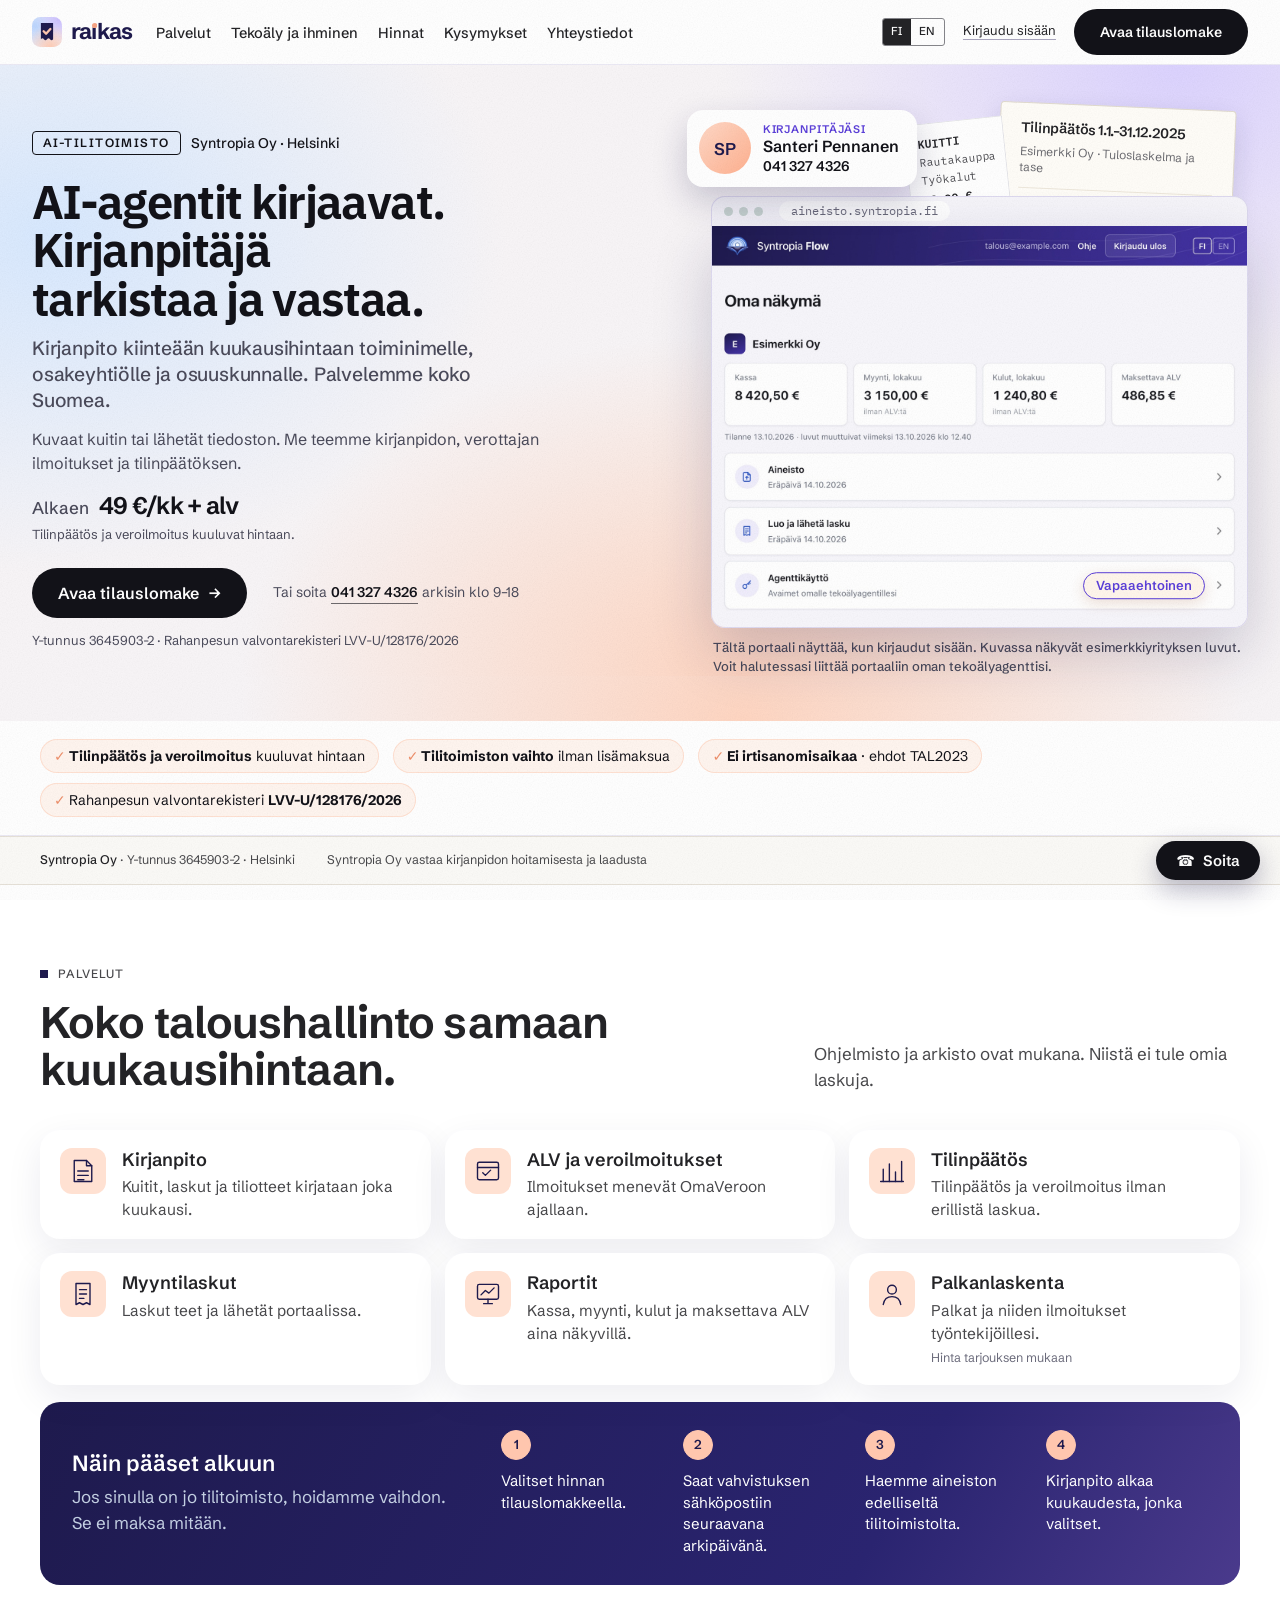
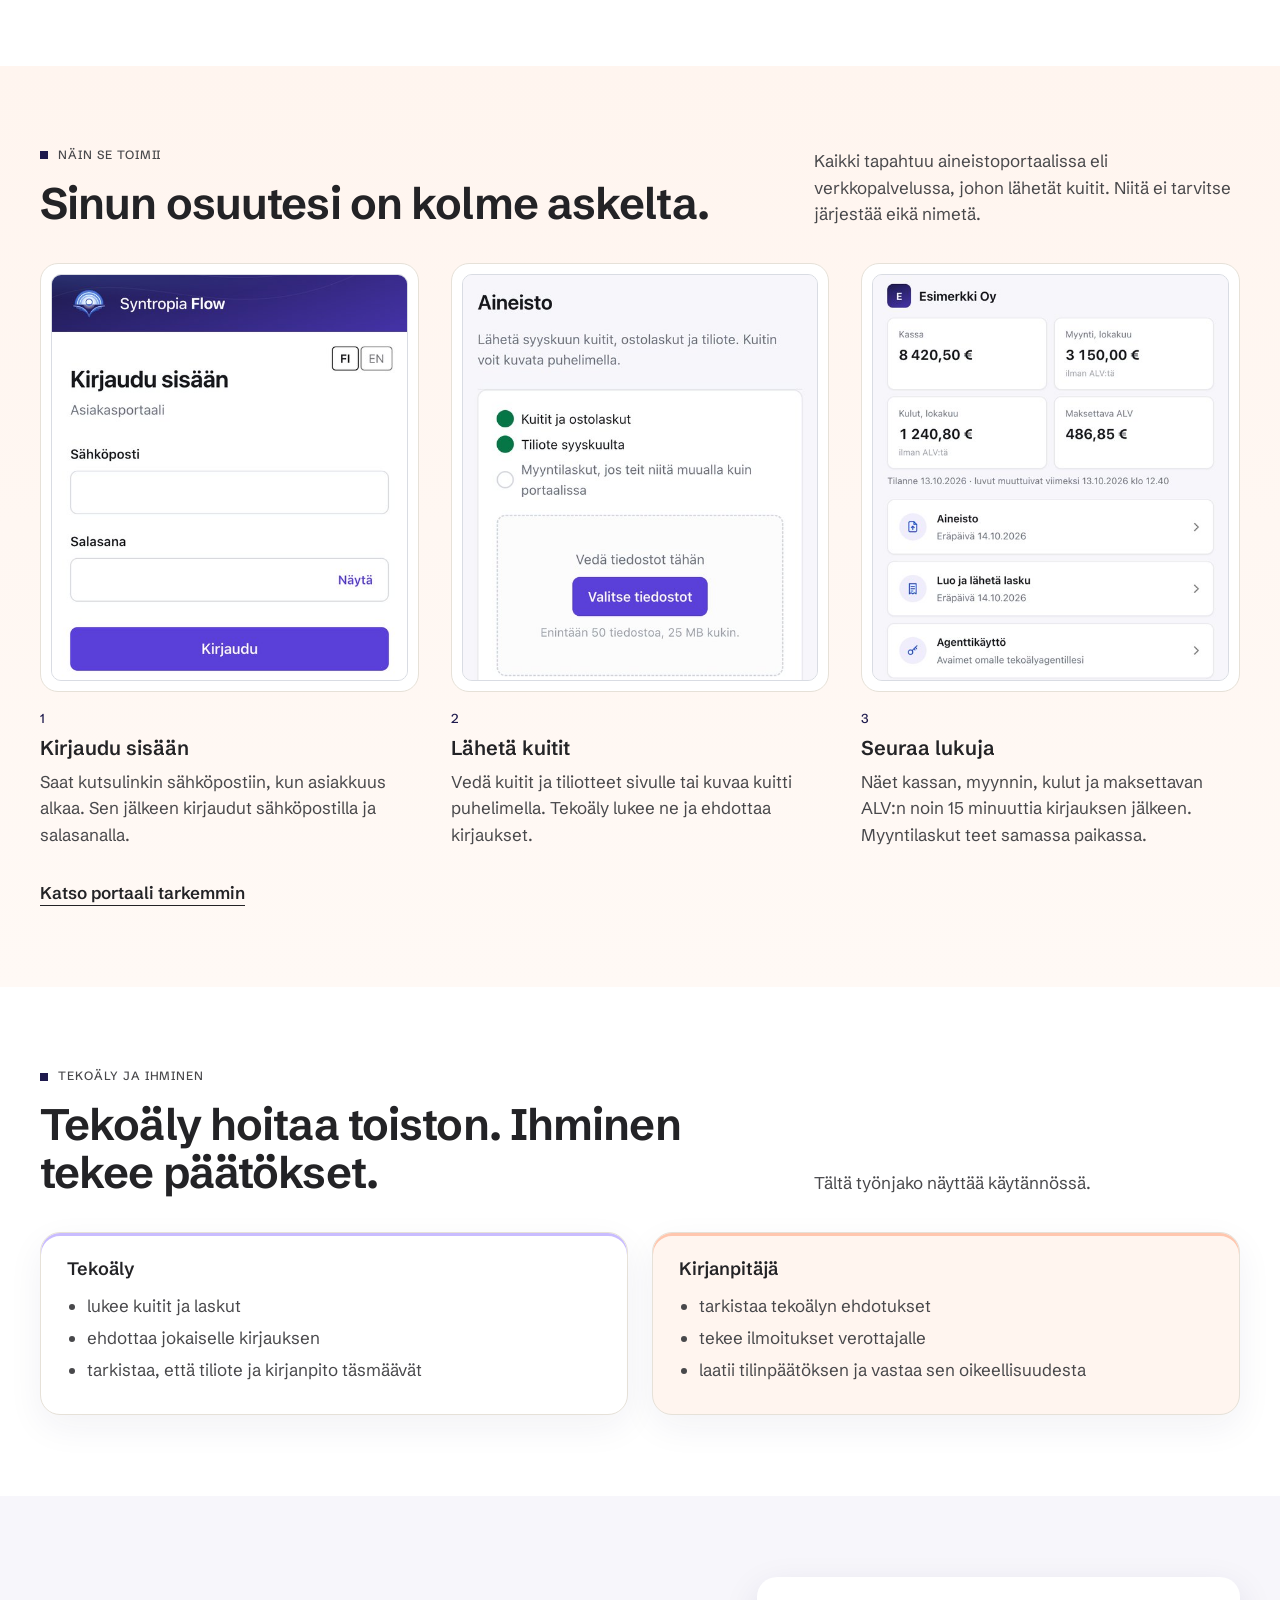
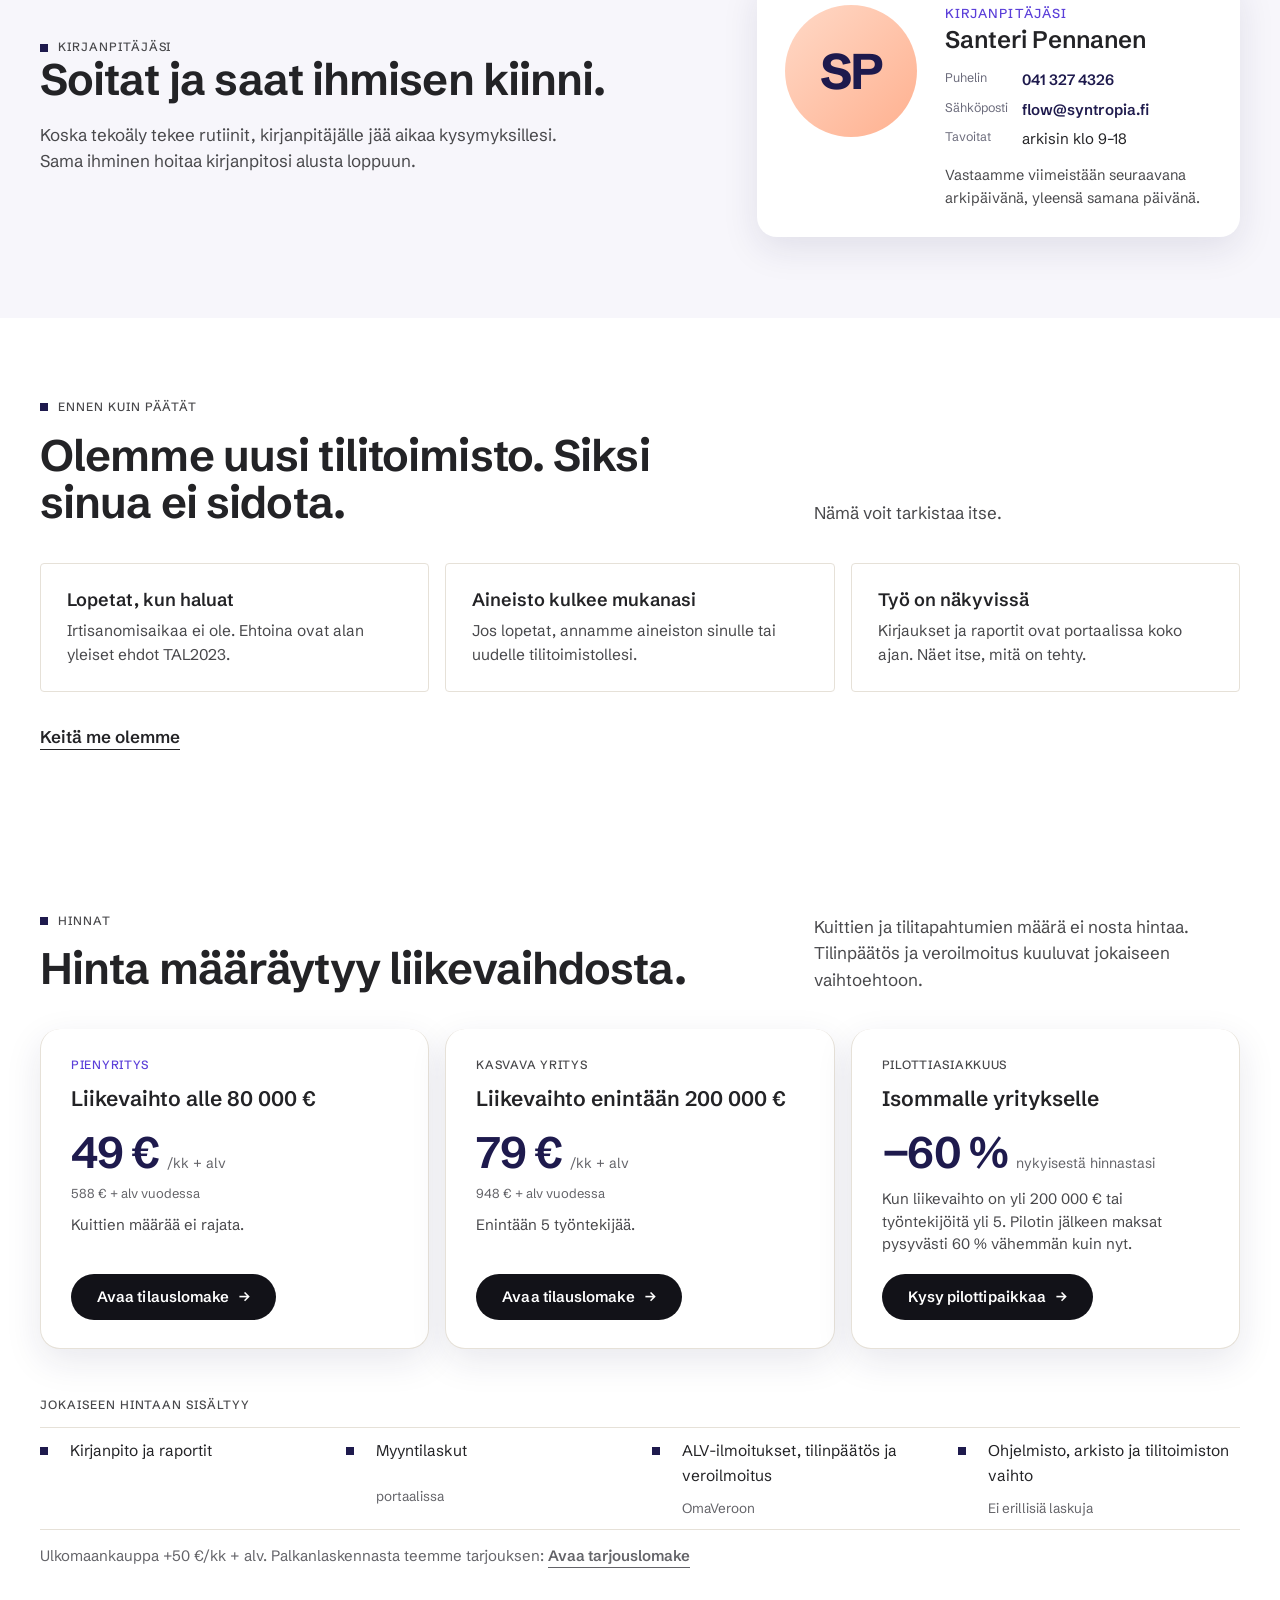
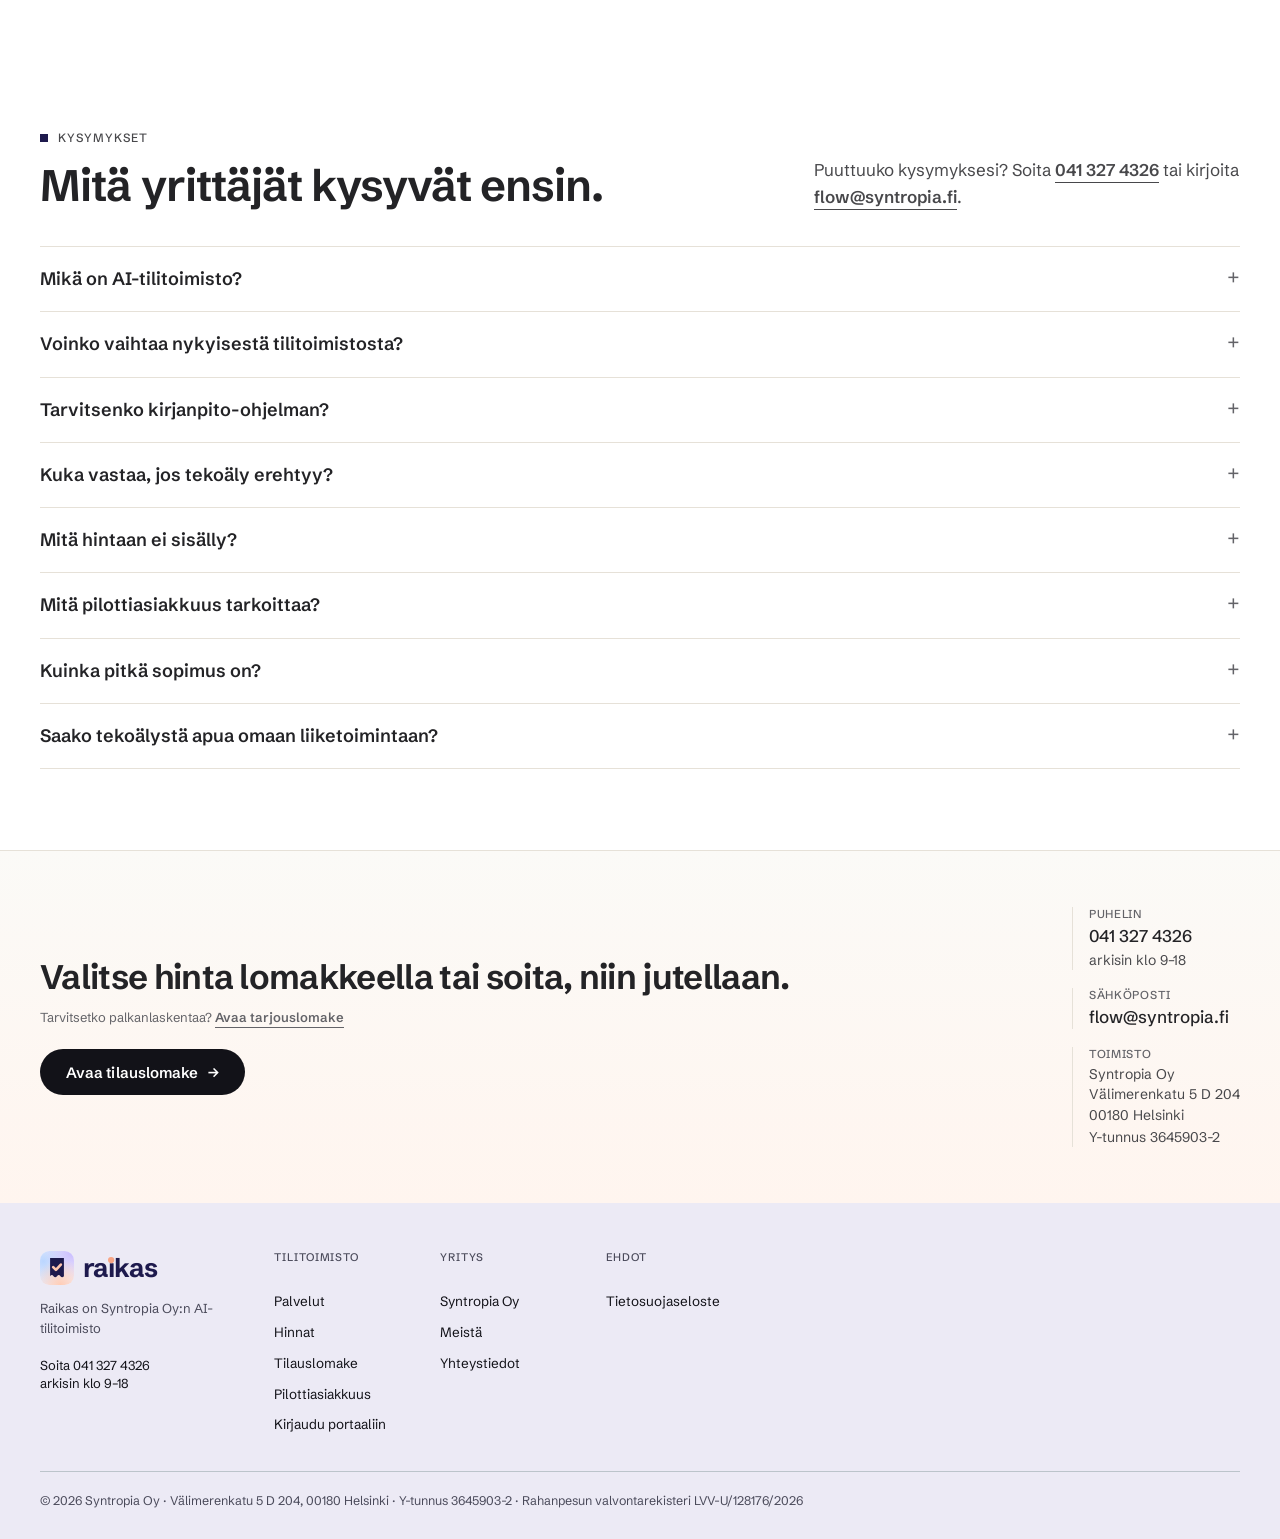
==== index.html @ ada6ca87 "aitilitoimisto.fi: portaalikuvan kuvateksti sujuvammaksi suomeksi HQ #21199.  Co-Authored-By: Claude" ====
<!doctype html>
<html lang="fi">
<head>
<meta charset="utf-8">
<meta name="viewport" content="width=device-width, initial-scale=1">
<title>Raikas · AI-tilitoimisto kiinteällä kuukausihinnalla</title>
<link rel="icon" href="assets/raikas-32.png" sizes="32x32">
<link rel="icon" href="assets/raikas-192.png" sizes="192x192">
<link rel="apple-touch-icon" href="assets/raikas-512.png">
<meta name="theme-color" content="#F6F5FB">
<meta name="description" content="AI-tilitoimisto Raikas: AI-agentit kirjaavat, kirjanpitäjä tarkistaa ja vastaa. Kirjanpito, ilmoitukset ja tilinpäätös alkaen 49 €/kk + alv.">
<link rel="canonical" href="https://aitilitoimisto.fi/">
<meta property="og:title" content="Raikas, AI-tilitoimisto">
<meta property="og:description" content="AI-tilitoimisto Raikas: AI-agentit kirjaavat, kirjanpitäjä tarkistaa ja vastaa. Kirjanpito, ilmoitukset ja tilinpäätös alkaen 49 €/kk + alv.">
<meta property="og:type" content="website">
<meta property="og:url" content="https://aitilitoimisto.fi/">
<meta property="og:image" content="https://aitilitoimisto.fi/assets/tilitoimisto/flow-hero-oma-d.jpg">
<meta property="og:image:alt" content="Asiakasportaalin Oma näkymä esimerkkiyrityksen luvuilla.">
<meta name="twitter:card" content="summary_large_image">
<link rel="alternate" hreflang="fi" href="https://aitilitoimisto.fi/">
<link rel="alternate" hreflang="en" href="https://aitilitoimisto.fi/en/">
<link rel="alternate" hreflang="x-default" href="https://aitilitoimisto.fi/">
<link rel="preconnect" href="https://fonts.googleapis.com">
<link rel="preconnect" href="https://fonts.gstatic.com" crossorigin>
<link href="https://fonts.googleapis.com/css2?family=Archivo:ital,wdth,wght@0,100..125,300..800;1,100..125,300..800&family=Schibsted+Grotesk:wght@400..800&family=IBM+Plex+Sans:wght@500&family=IBM+Plex+Mono:wght@400;500&family=Orbitron:wght@500&display=swap" rel="stylesheet">
<link rel="stylesheet" href="assets/syntropia.css">
<style>
/* Tilitoimistosivun omat osat: hintalaskuri, hintakortit ja lisät. Yhteiset osat ovat assets/syntropia.css:ssä. */
.hinnasto{display:grid;grid-template-columns:1fr 1fr;gap:56px;align-items:start}
.laskuri{background:var(--paper);border-radius:4px;padding:30px 32px 28px;display:flex;flex-direction:column;gap:14px}
.laskuri-rivi{display:flex;justify-content:space-between;align-items:baseline;gap:16px;font:500 12px/1.4 var(--mono);letter-spacing:.08em;text-transform:uppercase;color:var(--ink-2)}
.laskuri output{font:500 14px/1 var(--mono);letter-spacing:0;text-transform:none;color:var(--ink);white-space:nowrap}
.hinta{margin:4px 0 0;font-family:var(--d-family),system-ui,sans-serif;font-weight:var(--d-weight);font-stretch:var(--d-stretch);letter-spacing:var(--d-track);font-size:calc(104px * var(--d-scale));line-height:1;color:var(--blue)}
.hinta small{margin-left:10px;font:500 16px/1 var(--mono);letter-spacing:0;color:var(--muted)}
.laskuri input[type=range]{width:100%;margin:6px 0 0;accent-color:var(--blue)}
.asteikko{display:flex;justify-content:space-between;margin-top:-6px;font:400 11.5px/1 var(--mono);color:var(--muted)}
.vertailu{display:flex;justify-content:space-between;padding:12px 0;border-top:1px solid var(--line);border-bottom:1px solid var(--line);font:400 13px/1.4 var(--mono);color:var(--ink-2)}
.vertailu{gap:12px;align-items:baseline}
.vertailu b{font-weight:500;color:var(--ink);white-space:nowrap}
.vuosivertailu{border-top:1px solid var(--line);border-bottom:1px solid var(--line);padding:12px 0 10px}
.vv-otsikko{margin:0 0 8px;font:400 12px/1.5 var(--mono);color:var(--muted)}
.vv-rivi{display:flex;justify-content:space-between;align-items:baseline;gap:12px;padding:3px 0;font:400 14px/1.4 var(--mono);color:var(--ink-2)}
.vv-rivi b{font-weight:500;color:var(--ink);font-variant-numeric:tabular-nums;white-space:nowrap}
.vv-rivi.oma span,.vv-rivi.oma b{color:var(--blue,#1C3F95)}
.vv-rivi.oma b{font-weight:600}
.vertailu-lahde,.yli-sata{margin:0;font:400 12px/1.5 var(--mono);color:var(--muted)}
.vertailu-lahde a,.yli-sata a{color:inherit;text-decoration:underline;text-underline-offset:2px}
.laskuri .btn{align-self:flex-start;margin-top:6px}
.alv{margin:0;font:400 12px/1.5 var(--mono);color:var(--muted)}
.tarjousteksti{margin:4px 0 0;font-family:var(--d-family),system-ui,sans-serif;font-weight:var(--d-weight);font-stretch:var(--d-stretch);letter-spacing:var(--d-track);font-size:calc(40px * var(--d-scale));line-height:1.15;color:var(--ink)}
.pieni{margin:0 0 14px;font:500 12px/1.4 var(--mono);letter-spacing:.08em;text-transform:uppercase;color:var(--ink-2)}
.hintakortit{margin-top:72px}
/* Livessä näkyy vain aloittavan yrittäjän kortti (founder 4.10.2026): se on hintalaskurin levyinen, ei kolmannes. */
@media (min-width:901px){.hintakortit:has(> .card:only-child){grid-template-columns:1fr 1fr;gap:56px}}
.card .erittely{margin-top:auto;padding-top:0}
.erittely li span small{display:block;color:var(--muted);font-size:13px}
.lisat{display:grid;grid-template-columns:1fr 1fr;gap:56px;margin-top:72px}
.lisat .fineprint{margin:0}
.huom{margin:0;color:var(--muted);font-size:15px}
/* Kuu-kuva: musta taivas taustana, jos kuva latautuu hitaasti */
.split .pic.kuupic{background:#0b0b0d}
.split .pic.kuupic:has(img[src*="accounting-historia"]){background:#DCDCE1}
.split .pic.kuupic > img[src*="accounting-historia"]{object-fit:contain;filter:none}
.split .pic.kuupic > img{object-position:50% 35%}
.huom b{color:var(--ink)}
/* Erikoistarjous aloittavalle yritykselle (founder 5.10.2026): rauhallinen laatikko heron johdannon alla. */
.erikoistarjous{display:flex;flex-direction:column;gap:8px;padding:16px 18px 17px;background:var(--white);border-left:3px solid var(--blue);border-radius:2px}
.page-hero .side .erikoistarjous p{font-size:16px;line-height:1.5}
.erikoistarjous a{color:var(--blue);font-weight:600;border-bottom:1.5px solid currentColor;white-space:nowrap}
#aloittavalle{scroll-margin-top:72px}
@media (max-width:900px){
  .hinnasto,.lisat{grid-template-columns:1fr;gap:36px}
  .laskuri{padding:24px 20px}
  .hintakortit,.lisat{margin-top:48px}
}

/* Flow-uudistus 9.10.2026: faktarivi, työnjako, aineistoportaalin kuvat, vuosihinta, esimerkkitaulukko ja yhteyskanavat */
.page-hero.uusi .soita{font:400 14px/1.4 var(--sans);color:var(--ink-2)}
.page-hero.uusi .johdanto{max-width:60ch;margin:24px 0 0;font:400 19px/1.55 var(--sans);color:var(--ink-2)}
.page-hero.uusi .hintarivi a{color:inherit;text-decoration:underline;text-underline-offset:3px}
.faktarivi{background:var(--paper-2);border-top:1px solid var(--line);border-bottom:1px solid var(--line)}
.faktarivi .wrap{display:flex;flex-wrap:wrap;gap:8px 32px;padding-top:14px;padding-bottom:14px;font:400 12.5px/1.5 var(--mono);color:var(--ink-2)}
.faktarivi b{font-weight:500;color:var(--ink)}
.tyonjako{display:grid;grid-template-columns:1fr 1fr;gap:16px}
.tyonjako>div{background:var(--white,#FAFAFA);border:1px solid var(--line);border-radius:4px;padding:26px 28px}
.tyonjako h3{margin:0 0 12px;font:600 18px/1.3 var(--sans);color:var(--ink)}
.tyonjako ul{margin:0;padding-left:18px;color:var(--ink-2)}
.tyonjako li{margin:7px 0}
.portaalikuvat{margin:16px 0 0;padding:28px;display:grid;grid-template-columns:3fr 1fr;gap:24px;align-items:start;background:var(--paper-2);border:1px solid var(--line);border-radius:4px}
.portaalikuvat img{display:block;width:100%;height:auto;border:1px solid var(--line);border-radius:4px;background:#F5F6F8}
.portaalikuvat figcaption{grid-column:1/-1;font:400 12.5px/1.5 var(--mono);color:var(--muted)}
.hinta span{white-space:nowrap}
.vuosihinta{margin:-2px 0 0;font:400 13px/1.4 var(--mono);color:var(--ink-2)}
.vuosihinta span{font-weight:500;color:var(--ink)}
.esimerkkihinnat{margin:48px 0 40px}
.hintataulu{width:100%;border-collapse:collapse;margin-top:12px;font:400 14px/1.4 var(--mono);color:var(--ink)}
.hintataulu th{padding:10px 12px;border-bottom:1px solid var(--ink);text-align:left;font:500 11.5px/1.3 var(--mono);letter-spacing:.06em;text-transform:uppercase;color:var(--ink-2)}
.hintataulu td{padding:12px;border-bottom:1px solid var(--line)}
.hintataulu .luku{text-align:right}
/* Erikoistarjous korostettuna esimerkkitaulukossa (founder 9.10.2026, #2238) */
.hintataulu tr.erikois td{background:var(--white);font-weight:500}
.hintataulu tr.erikois td:first-child{border-left:3px solid var(--blue)}
.hintataulu tr.erikois small{display:block;margin-top:4px;font:400 12.5px/1.4 var(--sans);color:var(--ink-2)}
.hintataulu tr.erikois a{color:var(--blue);border-bottom:1px solid currentColor}
.hintataulu tr.pilotti small{display:block;margin-top:4px;font:400 12.5px/1.4 var(--sans);color:var(--ink-2)}
.hintataulu tr.pilotti a{color:var(--blue);border-bottom:1px solid currentColor}
/* Hintataulukon jatkeeksi pilottipaikka isommille ja monimutkaisille kirjanpidoille (founder 9.10.2026, #2264) */
.pilottirivi{margin:0;padding:14px 12px;border-bottom:1px solid var(--line);font:500 15px/1.4 var(--sans);color:var(--ink)}
.pilottirivi a{color:var(--blue);font-weight:600;border-bottom:1.5px solid currentColor;white-space:nowrap}
.ei-sisally{margin:14px 0 0;font:400 13.5px/1.5 var(--sans);color:var(--ink-2)}
.yhteys{display:grid;grid-template-columns:1.3fr 1fr;gap:48px;align-items:center}
.yhteys p{margin:12px 0 22px}
.yhteyskanavat{display:grid;gap:18px}
.yhteyskanavat>div{display:flex;flex-direction:column;gap:2px;padding-left:16px;border-left:1px solid var(--line);font:400 14px/1.45 var(--sans);color:var(--ink-2)}
.yhteyskanavat .kanava{font:500 11.5px/1.3 var(--mono);letter-spacing:.06em;text-transform:uppercase;color:var(--muted)}
.yhteyskanavat a{font:500 17px/1.4 var(--sans);color:var(--ink)}
@media (max-width:520px){.hinta small{display:block;margin:8px 0 0}}
@media (max-width:760px){.tyonjako,.yhteys{grid-template-columns:1fr}.hintataulu th:last-child,.hintataulu td:last-child{display:none}
  .portaalikuvat{grid-template-columns:1fr;padding:20px}.portaalikuvat .pk-kone{display:none}.portaalikuvat .pk-puhelin{max-width:290px;margin:0 auto}}

/* Kaksi palvelutasoa (founder 10.10.2026): tilitoimisto sekä tilitoimisto ja kuukausittainen tekoälykonsultointi */
.paketit{display:grid;grid-template-columns:1fr 1fr;gap:16px;margin:8px 0 48px}
.paketti{display:flex;flex-direction:column;gap:12px;background:var(--white,#FAFAFA);border:1px solid var(--line);border-radius:4px;padding:28px 30px}
.paketti.laajempi{border-top:3px solid var(--blue)}
.p-tunniste{font:500 12px/1.3 var(--mono);letter-spacing:.06em;text-transform:uppercase;color:var(--ink-2)}
.paketti h3{margin:0;font:600 21px/1.3 var(--sans);color:var(--ink)}
.paketti ul{margin:0;padding-left:18px;color:var(--ink-2)}
.paketti li{margin:6px 0}
.p-hinta{margin:auto 0 0;padding-top:10px;font:500 14px/1.5 var(--mono);color:var(--blue)}
.p-napit{display:flex;flex-wrap:wrap;align-items:center;gap:12px 22px}
.paketit-lisa{margin:-32px 0 48px;font-size:15px;color:var(--ink-2)}
#laskuri,#paketit{scroll-margin-top:72px}
@media (max-width:760px){.paketit{grid-template-columns:1fr}}
/* Verkkokaupan ostoskorinappi yläpalkissa (founder 10.10.2026), merkintä julkaisu/synkronoi-osat.py KORI */
/* Vainan mallin mukaan (founder 10.10.2026, vainagroup.com): täytetty nappi, jossa näkyy valitun paketin hinta */
.nav .kori{display:inline-flex;align-items:center;gap:7px;height:28px;margin-right:-16px;padding:0 12px 0 9px;border:1px solid var(--blue);border-radius:3px;background:var(--blue);color:#fff;font-size:12.5px;font-weight:500;line-height:1;white-space:nowrap;text-decoration:none;position:relative}
.nav .kori svg{width:16px;height:16px;flex:none}
.nav .kori b{font:400 12px/1 "IBM Plex Mono",ui-monospace,monospace}
.nav .kori b:empty,.nav .kori.valittu span{display:none}
.nav .kori:hover,.nav .kori:focus-visible{background:#2D2770;border-color:#2D2770}
@media (pointer:coarse){.nav .kori::after{content:"";position:absolute;left:0;right:0;top:-8px;bottom:-8px}}
/* 1081–1199 px: kuusi valikkokohtaa ja teksti eivät mahdu riville, joten pelkkä koriikoni */
@media (min-width:1081px) and (max-width:1199px){.nav .kori span,.nav .kori b{display:none}.nav .kori{padding:0 8px;margin-right:-20px}}
/* hinta on tekstiä leveämpi: 1200–1209 px hinta ei mahdu, joten koriikoni kuten yllä */
@media (min-width:1200px) and (max-width:1209px){.nav .kori.valittu b{display:none}.nav .kori.valittu{padding:0 8px;margin-right:-20px}}
@media (max-width:1080px){.nav .kori{margin-left:auto;margin-right:-20px}.nav .kori ~ .burger{margin-left:0}}
@media (max-width:1080px){.nav .kori ~ .burger{flex:none}}
@media (max-width:360px){.nav .kori span{font-size:12px}.nav .kori b{font-size:11px}.nav .kori{padding:0 10px 0 8px;gap:6px;margin-right:-36px}}
/* kielivalitsimen kanssa kapealla puhelimella korissa lukee "Tilaa" (12.10.2026) */
@media (max-width:480px){.nav .kori .k-pitka{display:none}}
/* kielivalitsimen kanssa korin teksti ei mahdu myöskään 1200–1279 px:ssä, joten pelkkä koriikoni */
@media (min-width:1200px) and (max-width:1279px){.nav:has(.cta) .kori span,.nav:has(.cta) .kori b{display:none}.nav:has(.cta) .kori{padding:0 8px;margin-right:-20px}}

.page-hero.uusi .hero-ruudukko{display:grid;grid-template-columns:minmax(0,1fr) 330px;gap:40px 56px;align-items:start}
.kampanjakortti{margin-top:6px;padding:24px 26px 26px;background:var(--white);border:1px solid var(--line);border-top:3px solid var(--blue);border-radius:2px}
.kampanjakortti .k-merkki{font:500 11.5px/1.4 var(--mono);letter-spacing:.1em;text-transform:uppercase;color:var(--blue)}
.kampanjakortti .k-kenelle{margin:10px 0 0;font:500 19px/1.3 var(--sans);color:var(--ink)}
.kampanjakortti .k-hinta{margin:14px 0 0;font-family:var(--d-family),system-ui,sans-serif;font-weight:var(--d-weight);font-stretch:var(--d-stretch);letter-spacing:var(--d-track);font-size:calc(64px * var(--d-scale));line-height:1;color:var(--blue)}
.kampanjakortti .k-hinta small{margin-left:8px;font:500 14px/1 var(--mono);letter-spacing:0;color:var(--muted)}
.kampanjakortti .k-ehto{margin:12px 0 18px;font:400 12.5px/1.5 var(--mono);color:var(--muted)}
@media (max-width:960px){.page-hero.uusi .hero-ruudukko{grid-template-columns:1fr}.kampanjakortti{max-width:420px}}
.kampanja{display:none;align-items:stretch;margin:22px 0 0;border:1px solid var(--red);border-radius:2px;background:var(--white);color:var(--ink);text-decoration:none;max-width:100%}
.kampanja .k-merkki{display:flex;align-items:center;padding:0 12px;background:var(--red);color:#fff;font:500 11.5px/1 var(--mono);letter-spacing:.1em;text-transform:uppercase}
.kampanja .k-teksti{padding:11px 14px;font:400 16px/1.35 var(--sans)}
.kampanja .k-teksti b{font-weight:600;color:var(--blue);white-space:nowrap}
.kampanja .arr{display:flex;align-items:center;padding:0 14px 0 0;color:var(--red)}
@media (max-width:720px){.kampanjakortti{display:none}.kampanja{display:inline-flex}}
</style>
<style>/* Aineistoportaalin ohjelinkit (founder 10.10.2026) */
.step .textlink{display:inline-block;margin-top:16px;font-size:14px}
.paketti li .textlink{font-weight:500}
</style>
<style>
/* Uusi Flow-luonnos 11.10.2026 (ymmarrettavat-verkkosivut): kolme vaihetta oikein tuotekuvin */
.vaiheet{list-style:none;margin:0;padding:0;display:grid;grid-template-columns:repeat(3,minmax(0,1fr));gap:32px}
.vaihe{display:flex;flex-direction:column;gap:20px}
.vk{margin:0;aspect-ratio:1/1;display:flex;align-items:center;justify-content:center;padding:18px;background:#EEF0F4;border:1px solid var(--line);border-radius:6px;overflow:hidden}
.vk img{display:block;max-width:100%;max-height:100%;width:auto;height:auto;border:1px solid #D9DCE3;border-radius:4px;background:#F5F6F8}
.vk.valmis{background:var(--white,#FAFAFA)}
.vk.valmis ul{list-style:none;margin:0;padding:0;display:grid;gap:16px;font:500 17px/1.3 var(--mono);color:var(--ink)}
.vk.valmis li{display:flex;align-items:center;gap:12px}
.vk.valmis li::before{content:"\2713";display:inline-grid;place-items:center;width:28px;height:28px;border:1.5px solid var(--blue);border-radius:50%;color:var(--blue);font-size:14px}
.vt .n{display:block;margin-bottom:10px;font:500 13px/1 var(--mono);color:var(--blue)}
.vt h3{margin:0;font:600 20px/1.3 var(--sans);color:var(--ink)}
.vt p{margin:8px 0 0;color:var(--ink-2)}
.vaihe-linkki{margin:32px 0 0}
.hintataulukko{margin-top:22px;border-top:1px solid var(--line)}
.hintataulukko summary{cursor:pointer;padding:14px 0;font:600 15px/1.3 var(--sans);color:var(--ink)}
.hintataulukko .hintataulu{margin-top:4px}
.page-hero .perushinta{margin:22px 0 0;font:500 17px/1.4 var(--sans);color:var(--ink-2)}
.page-hero .perushinta b{margin-left:6px;font:500 24px/1.2 var(--mono);color:var(--blue);white-space:nowrap}
.page-hero .perushinta .vuosi{display:block;margin-top:4px;font:400 13px/1.5 var(--mono);color:var(--muted)}
/* Founder 11.10.2026: kolme vaihtoehtoa (kampanja, perushinta, pilotti) ja konsultointi Lite ja Pro */
.paketit.kolme{grid-template-columns:repeat(3,minmax(0,1fr))}
.paketti .p-napit{margin-top:auto;padding-top:6px}
.p-iso{margin:4px 0 0;font:400 44px/1.1 var(--mono);letter-spacing:-.02em;color:var(--blue)}
.p-iso small{display:inline-block;margin-left:8px;font:400 14px/1.3 var(--mono);letter-spacing:0;color:var(--muted)}
.p-ehto{margin:0;font:400 15px/1.5 var(--sans);color:var(--ink-2)}
.p-vuosi{margin:-4px 0 0;font:400 13px/1.4 var(--mono);color:var(--muted)}
#ihminen .osio-head{margin-bottom:20px}
.ihminen-yhteys{margin:0;font:500 18px/1.6 var(--sans);color:var(--ink)}
.p-tavoite{margin:0;font:600 15px/1.5 var(--sans);color:var(--ink)}
.paikka{background:#FFF3C4;color:var(--ink);padding:0 4px;border-radius:2px}
.sisaltyy{margin-top:40px}
@media (min-width:901px){.sisaltyy .checklist{display:grid;grid-template-columns:repeat(4,minmax(0,1fr));gap:0 24px;border-bottom:1px solid var(--line)}.sisaltyy .checklist li{border-bottom:0}}
.sisaltyy .huom{margin-top:14px}
@media (max-width:900px){.paketit.kolme{grid-template-columns:minmax(0,1fr)}}
@media (max-width:900px){.vaiheet{grid-template-columns:1fr;gap:44px}.vk{aspect-ratio:auto;max-width:440px}}
</style>
<script type="application/ld+json">{"@context": "https://schema.org", "@type": "AccountingService", "@id": "https://aitilitoimisto.fi/#palvelu", "name": "Raikas", "url": "https://aitilitoimisto.fi/", "description": "AI-tilitoimisto Raikas: AI-agentit kirjaavat, kirjanpitäjä tarkistaa ja vastaa. Kirjanpito, ilmoitukset ja tilinpäätös alkaen 49 €/kk + alv.", "telephone": "+358413274326", "email": "flow@syntropia.fi", "areaServed": {"@type": "Country", "name": "Suomi"}, "address": {"@type": "PostalAddress", "streetAddress": "Välimerenkatu 5 D 204", "postalCode": "00180", "addressLocality": "Helsinki", "addressCountry": "FI"}, "parentOrganization": {"@type": "Organization", "name": "Syntropia Oy", "url": "https://syntropia.fi/", "vatID": "FI36459032", "taxID": "3645903-2"}, "priceRange": "49–79 €/kk + alv"}</script>
<style>
/* Flow-hero B (15.10.2026): tummansininen hero ja LinkedIn-kansikuvan kuvitus. Rajattu .fh-tumma-heroon. */
.page-hero.fh-tumma{background:#1E1A4D;color:#fff}
.page-hero.fh-tumma .tila,.page-hero.fh-tumma h1 .harmaa,.page-hero.fh-tumma .johdanto,.page-hero.fh-tumma .perushinta span,.page-hero.fh-tumma .perushinta .vuosi,.page-hero.fh-tumma .soita{color:#C3CFE2}
.page-hero.fh-tumma h1,.page-hero.fh-tumma .perushinta b{color:#fff}
.page-hero.fh-tumma .textlink,.page-hero.fh-tumma .soita a{color:#fff;border-color:rgba(255,255,255,.6)}
.page-hero.fh-tumma .btn-blue{box-shadow:0 0 0 1px rgba(255,255,255,.35)}
.page-hero.fh-tumma .textlink:focus-visible,.page-hero.fh-tumma .btn:focus-visible{outline:2px solid #fff;outline-offset:3px}
.fh-oikea{display:flex;flex-direction:column;gap:18px;align-self:center}
.fh-taide{position:relative;width:100%;aspect-ratio:760/440}
.fh-viivat{position:absolute;inset:0;width:100%;height:100%}
.fh-puhelin{position:absolute;left:39.47%;top:8.2%;width:22.37%;height:auto;border-radius:6px;border:1px solid rgba(255,255,255,.25)}
.fh-oikea .kampanjakortti{color:#14161a}
@media(max-width:860px){.fh-taide{display:none}}
.page-hero.fh-tumma{background:#fff!important;padding-top:0!important;position:relative}
.page-hero.fh-tumma::before{content:"";display:block;height:300px;background:url(assets/tilitoimisto/flow-hero-toimisto.jpg) center 55%/cover;background-image:image-set(url(assets/tilitoimisto/flow-hero-toimisto.webp) type("image/webp"),url(assets/tilitoimisto/flow-hero-toimisto.jpg) type("image/jpeg"))}
.page-hero.fh-tumma>.wrap{position:relative;margin-top:-80px;background:#1E1A4D;padding:32px 48px 56px;max-width:1120px;outline:6px solid #fff}
.fh-ylarivi{position:absolute;top:22px;right:28px;margin:0;padding:0;border:0;z-index:2}
.fh-ylarivi .oik{display:flex;align-items:center;gap:18px;font:400 13px/1 var(--mono);color:#C3CFE2}
.fh-ylarivi a{color:#fff;text-decoration:none}.fh-ylarivi .fh-kieli b{color:#fff}.fh-ylarivi .fh-kieli a{color:#C3CFE2}
.fh-ylarivi .kirj{border-bottom:1px solid rgba(255,255,255,.5);padding-bottom:2px}
@media(max-width:860px){.page-hero.fh-tumma::before{height:220px;background-position:8% 45%}.page-hero.fh-tumma>.wrap{margin:-40px 12px 0;padding:44px 20px 36px!important}.fh-ylarivi{top:14px;right:16px}.fh-ylarivi .oik{gap:12px;font-size:12px}}
:root{--paper:#F7F3EC;--white:#FCFAF6;--paper-2:#EFE8DC;--line:#E2DACB}
body{background:var(--paper)}
.osio .eyebrow.blue::before{background:#1E1A4D}
.osio-head p{color:#48484B}
.vaihe .vk{background:#F1EBE0;border-radius:6px;overflow:hidden}
#ihminen,#people{background:#F1EBE0}
.ihminen-ruudukko{display:grid;grid-template-columns:minmax(0,1.15fr) minmax(0,.85fr);gap:64px;align-items:center}
.ihminen-ruudukko .h2{margin-bottom:18px}.ihminen-ruudukko p{color:#48484B;max-width:56ch;margin:0}
.ihminen-puhelin{display:flex;flex-direction:column;gap:8px;padding:36px 36px 32px;background:#fff;border-left:4px solid #1E1A4D;border-radius:6px}
.ihminen-puhelin span{font:400 14px/1.5 var(--mono);color:#636368}
.ihminen-puhelin>a{font:500 clamp(28px,3.4vw,40px)/1.15 var(--mono);color:#1E1A4D;text-decoration:none;white-space:nowrap}
@media(max-width:860px){.ihminen-ruudukko{grid-template-columns:1fr;gap:28px}.ihminen-puhelin{padding:24px 22px}}
.cta-band.yhteys-band{background:#FCFAF6}
footer{background:#1E1A4D!important;color:#C3CFE2}
footer .base{border-color:rgba(255,255,255,.15)}
footer .f-kieli{margin-top:18px;font:400 13px/1.4 var(--mono)}footer .f-kieli a{color:#fff}
.page-hero.fh-tumma>.wrap{background:#1F4E8C!important}
.page-hero.fh-tumma .tila,.page-hero.fh-tumma h1 .harmaa,.page-hero.fh-tumma .johdanto,.page-hero.fh-tumma .perushinta span,.page-hero.fh-tumma .perushinta .vuosi,.page-hero.fh-tumma .soita,.page-hero.fh-tumma .fh-ylarivi .oik,.page-hero.fh-tumma .fh-kieli a{color:#C3CFE2!important}
.page-hero.fh-tumma .btn-blue{background:#0B1B36!important;color:#fff!important;box-shadow:none!important}
.page-hero.fh-tumma .btn-blue:hover{background:#132A52!important}
.fh-puhelin{border-color:rgba(255,255,255,.4)}
.page-hero .johdanto+.johdanto-2{margin-top:14px}

/* LUONNOS 15.10.2026: Flow minttu (variantti A), teal-grey -pohja */
:root{--blue:#1E1A4D!important;--blue-deep:#1E1A4D!important;--red:#5B3FD9!important;--red-deep:#5B3FD9!important}
.page-hero.fh-tumma>.wrap{background:#4E7470!important}
.page-hero.fh-tumma h1,.page-hero.fh-tumma .perushinta b,.page-hero.fh-tumma .fh-ylarivi a,.page-hero.fh-tumma .fh-ylarivi .fh-kieli b,.page-hero.fh-tumma .textlink,.page-hero.fh-tumma .soita a{color:#FFFFFF!important;border-color:#FFFFFF99!important}
.page-hero.fh-tumma .tila,.page-hero.fh-tumma h1 .harmaa,.page-hero.fh-tumma .johdanto,.page-hero.fh-tumma .perushinta span,.page-hero.fh-tumma .perushinta .vuosi,.page-hero.fh-tumma .soita,.page-hero.fh-tumma .fh-ylarivi .oik,.page-hero.fh-tumma .fh-ylarivi .fh-kieli a{color:#F0F4F3!important}
.page-hero.fh-tumma .btn:focus-visible,.page-hero.fh-tumma .textlink:focus-visible{outline-color:#FFFFFF!important}
.btn.btn-blue,.btn.btn-red,.page-hero.fh-tumma .btn-blue{background:#E9B872!important;color:#2E2A26!important;box-shadow:inset 0 0 0 1.5px #2E2A2633!important}
.page-hero.fh-tumma .fh-vasen .btn-blue,.page-hero.fh-tumma .wrap>div>.btn-blue{box-shadow:none!important}
.btn.btn-blue:hover,.btn.btn-red:hover,.page-hero.fh-tumma .btn-blue:hover{background:#E0A95A!important}
.btn .arr{color:inherit!important}
.kampanjakortti{border-top-color:#8B74F0!important}
.kampanjakortti .k-merkki,.p-tunniste.fh-akk{color:#5B3FD9!important}
.kampanja{border-color:#8B74F0!important}
.kampanja .k-merkki{background:#5B3FD9!important;color:#fff!important}
.kampanja .arr{color:#5B3FD9!important}
.eyebrow::before{background:#8B74F0!important}
.osio .eyebrow.blue::before{background:#1E1A4D!important}
.hero h1 em,.page-hero h1 em,.fly a:hover{color:#5B3FD9!important}
.ihminen-puhelin{border-left-color:#8B74F0!important}.ihminen-puhelin>a{color:#1E1A4D!important}
footer{background:#2C3E3C!important;color:#D9E0DE!important}
footer h4,footer .f-tagline,footer .base p{color:#D9E0DE!important;opacity:.85}
.page-hero.fh-tumma::before{background-image:url(assets/tilitoimisto/flow-hero-toimisto-v4.jpg)!important;background-image:image-set(url(assets/tilitoimisto/flow-hero-toimisto-v4.webp) type("image/webp"),url(assets/tilitoimisto/flow-hero-toimisto-v4.jpg) type("image/jpeg"))!important;background-position:78% 60%!important}
@media(max-width:860px){.page-hero.fh-tumma::before{background-position:84% 60%!important}}

/* KIRKKAAMPI a minttu */
:root{--paper:#FFFFFF!important;--white:#FFFFFF!important;--paper-2:#F8F6F2!important;--line:#E6E1D8!important}
body{background:#FFFFFF!important}
.vaihe .vk{background:#F6F3EE!important}
#ihminen,#people{background:#F7F6FB!important}
.cta-band.yhteys-band,.faktarivi{background:#FBFAF7!important}
section,.osio{background-color:transparent}
.page-hero.fh-tumma>.wrap{background:#F6F5FB!important;box-shadow:none!important}
.page-hero.fh-tumma h1,.page-hero.fh-tumma .perushinta b,.page-hero.fh-tumma .fh-ylarivi a,.page-hero.fh-tumma .fh-ylarivi .fh-kieli b,.page-hero.fh-tumma .textlink,.page-hero.fh-tumma .soita a{color:#121218!important;border-color:#12121899!important}
.page-hero.fh-tumma .tila,.page-hero.fh-tumma h1 .harmaa,.page-hero.fh-tumma .johdanto,.page-hero.fh-tumma .perushinta span,.page-hero.fh-tumma .perushinta .vuosi,.page-hero.fh-tumma .soita,.page-hero.fh-tumma .fh-ylarivi .oik,.page-hero.fh-tumma .fh-ylarivi .fh-kieli a{color:#4A4A5A!important}
.page-hero.fh-tumma .btn:focus-visible,.page-hero.fh-tumma .textlink:focus-visible{outline-color:#121218!important}
.btn.btn-blue,.btn.btn-red,.page-hero.fh-tumma .btn-blue{background:#121218!important;color:#FFFFFF!important;box-shadow:none!important}
.btn.btn-blue:hover,.btn.btn-red:hover,.page-hero.fh-tumma .btn-blue:hover{background:#2A2A35!important}
.kampanjakortti{background:#FFFFFF!important}
footer{background:#ECEAF5!important;color:#121218!important;padding:48px 0 28px!important}
footer a,footer .f-kieli a{color:#121218!important}
footer h4,footer .f-tagline,footer .base p,footer li{color:#4A4A5A!important;opacity:1!important}
footer .base{margin-top:36px!important;border-color:#3A5A5644!important}
footer .word img{filter:invert(1) brightness(.35)}
</style>
<style id="flow-moderni">
/* Flow moderni 15.10.2026: split-hero, pillinapit, pyöristetyt kortit, lämmin kaista, Kirjanpitäjäsi-kortti */
:root{--mono:var(--sans)}
/* 7 split hero */
.page-hero.fh-tumma::before{display:none!important}
.page-hero.fh-tumma{background:#F6F5FB!important;padding:0 0 56px!important}
.page-hero.fh-tumma>.wrap{margin-top:0!important;outline:none!important;max-width:1200px!important;padding:72px 32px 0!important}
.hero-ruudukko{display:grid!important;grid-template-columns:minmax(0,1.05fr) minmax(0,.95fr)!important;grid-template-areas:"teksti kuva" "taide kortti";gap:40px 56px!important;align-items:start}
.hero-ruudukko>div:first-child{grid-area:teksti}
.fh-oikea{display:contents!important}
.fh-taide{grid-area:taide;transform:none!important;align-self:center;background:#fff;border-radius:22px;box-shadow:0 12px 40px rgba(30,26,77,.10);padding:12px}
.hero-ruudukko .kampanjakortti{grid-area:kortti;align-self:center}
.hero-kuva{grid-area:kuva;margin:0;border-radius:24px;overflow:hidden;height:100%;min-height:520px;box-shadow:0 18px 50px rgba(30,26,77,.18)}
.hero-kuva img{width:100%;height:100%;object-fit:cover;object-position:80% 55%;display:block}
/* 1 headline */
.otsikko{font-size:clamp(40px,5.2vw,68px)!important;letter-spacing:-.03em!important;line-height:1.02!important;font-weight:650!important;margin-bottom:16px!important}
.alaotsikko{font:500 clamp(19px,1.8vw,24px)/1.35 var(--sans);color:#4A4A5A;margin:0 0 18px;letter-spacing:-.01em;max-width:30ch}
.persoona{display:inline-block;margin:0 0 22px;padding:8px 16px;border-radius:999px;background:#fff;color:#5B3FD9;font:600 15px/1.3 var(--sans);box-shadow:0 2px 10px rgba(168,89,42,.12)}
/* 2 flow lines + bigger app */
.fh-puhelin{width:30%!important;left:35%!important;top:2%!important;border-radius:14px!important;box-shadow:0 14px 32px rgba(30,26,77,.25)}
/* 3 pill buttons, cards */
.btn{border-radius:999px!important;padding-left:26px!important;padding-right:26px!important;transition:transform .18s ease,box-shadow .18s ease,background .18s}
.btn:hover{transform:translateY(-2px);box-shadow:0 10px 22px rgba(30,26,77,.22)!important}
.kampanjakortti,.paketti,.ihminen-puhelin,.kp-kortti{border-radius:20px!important;box-shadow:0 12px 36px rgba(30,26,77,.10)!important;border-top-width:0!important}
.paketti{transition:transform .2s}.paketti:hover{transform:translateY(-3px)}
.vaihe .vk{border-radius:18px!important}
.kampanja{border-radius:999px!important;overflow:hidden}
/* 4 sans prices */
.k-hinta,.p-iso,.perushinta b,.hinta{font-family:var(--sans)!important;font-weight:650!important;letter-spacing:-.03em!important}
/* 8 trust strip */
.luottamus{background:#fff;border-bottom:1px solid #ECEAF5}
.luottamus .wrap{display:flex;flex-wrap:wrap;gap:10px 14px;padding-top:18px;padding-bottom:18px}
.luottamus span.t{display:inline-block;padding:8px 14px;border-radius:999px;background:#F7F6FB;color:#121218;font:400 14px/1.3 var(--sans)}
.luottamus span.t::before{content:"✓ ";color:#121218;font-weight:700}
/* 6 warm band */
#nain-se-toimii,#how-it-works{background:#F3F0FB!important}
#nain-se-toimii .vaihe .vk,#how-it-works .vaihe .vk{background:#fff!important}
/* 5 accountant card + fab */
.ihminen-ruudukko>div:last-child,.ihminen-oikea{display:flex;flex-direction:column;gap:16px}
.kp-kortti{background:#fff;padding:24px 28px}
.kp-ylä{display:flex;gap:16px;align-items:center}
.kp-av{width:56px;height:56px;border-radius:50%;display:grid;place-items:center;background:#121218;color:#fff;font:600 19px/1 var(--sans)}
.kp-rooli{font:500 13px/1.3 var(--sans);color:#5B3FD9;text-transform:uppercase;letter-spacing:.08em}
.kp-nimi{font:600 19px/1.4 var(--sans);color:#121218}
.kp-lupaus{margin:14px 0 0!important;color:#4A4A5A!important}
.soita-fab{position:fixed;right:20px;bottom:20px;z-index:40;display:inline-flex;gap:8px;align-items:center;padding:12px 20px;border-radius:999px;background:#121218;color:#fff;font:600 15px/1 var(--sans);text-decoration:none;box-shadow:0 10px 26px rgba(30,26,77,.3);transition:transform .18s}
.soita-fab:hover{transform:translateY(-2px)}
/* 10 motion */
@media (prefers-reduced-motion:no-preference){
 .js-fade{opacity:0;transform:translateY(18px);transition:opacity .7s ease,transform .7s ease}
 .js-fade.nakyy{opacity:1;transform:none}
 .fh-viivat polyline{stroke-dasharray:900;stroke-dashoffset:900;animation:piirra 2.4s ease forwards}
 @keyframes piirra{to{stroke-dashoffset:0}}
}
@media(max-width:860px){
 .page-hero.fh-tumma>.wrap{padding:56px 18px 0!important;margin:0!important}
 .hero-ruudukko{grid-template-columns:minmax(0,1fr)!important;grid-template-areas:"kuva" "teksti" "kortti"}
 .hero-kuva{min-height:260px;height:260px}
 .fh-taide{display:none}
 .soita-fab{right:14px;bottom:14px}
 .hero-ruudukko>div:first-child{min-width:0}.kampanja{max-width:100%}.kampanja .k-teksti{white-space:normal;min-width:0}
}
.page-hero .johdanto.johdanto-2{background:#FFFFFF!important;border-radius:18px;padding:16px 20px;margin-top:16px!important;box-shadow:0 6px 20px rgba(30,26,77,.08);color:#4A4A5A!important}
</style>
<style id="luonnos-flow-ehdotukset">
/* HQ #18518: iso näkymäkuva selainikkunassa */
.page-hero.fh-tumma>.wrap{max-width:1320px!important}
@media (min-width:961px){.hero-ruudukko{grid-template-columns:minmax(0,1fr) minmax(0,1.12fr)!important;gap:40px 48px!important}}
.hero-ikkuna{grid-area:kuva;align-self:center;margin:0;min-width:0}
.hero-ikkuna .hi-palkki{display:flex;align-items:center;gap:6px;height:30px;padding:0 12px;background:#F7F6FB;border-radius:14px 14px 0 0;border:1px solid #DEDAF0;border-bottom:0}
.hero-ikkuna .hi-palkki i{width:9px;height:9px;border-radius:50%;background:#C9D5D2}
.hero-ikkuna .hi-palkki span{margin-left:10px;padding:3px 12px;border-radius:999px;background:#fff;font:400 11.5px/1.3 "IBM Plex Mono",monospace;color:#6B6B7B}
.hero-ikkuna img{display:block;width:100%;height:auto;border:1px solid #DEDAF0;border-top:0;border-radius:0 0 14px 14px;box-shadow:0 24px 60px rgba(30,26,77,.20)}
.hero-ikkuna figcaption{margin:14px 2px 0;font:500 14px/1.45 var(--sans);color:#4A4A5A}
.hero-ikkuna .hi-kuva{position:relative}
/* HQ #18547: tilitoimistofiilis */
.tt-rivi{margin:0 0 12px;font:500 14px/1.3 var(--sans);color:#121218}
.tt-leima{display:inline-block;margin-right:10px;padding:4px 10px;border:1.5px solid #121218;border-radius:4px;font:600 12px/1.2 var(--sans);letter-spacing:.12em;text-transform:uppercase;color:#121218;vertical-align:1px}
.tt-tunniste{margin:18px 0 0;font:400 13px/1.5 var(--sans);color:#4A4A5A}
.hero-ikkuna{position:relative;padding-top:104px}
.hero-ikkuna>.hi-palkki,.hero-ikkuna>.hi-kuva{position:relative;z-index:2}
.hi-paperi{position:absolute;z-index:1;top:0;right:3%;width:44%;height:220px;padding:16px 20px;background:#FFFDF8;border:1px solid #E2DCCF;border-radius:4px;transform:rotate(2.5deg);box-shadow:0 10px 26px rgba(30,26,77,.14);display:flex;flex-direction:column;gap:6px;font:400 12px/1.35 var(--sans);color:#3A3A3E}
.hi-paperi b{font:600 14px/1.25 var(--sans);color:#232326}
.hi-paperi span{color:#6B6B70;margin-bottom:6px}
.hi-paperi i{font-style:normal;display:flex;justify-content:space-between;border-top:1px solid #EEE8DC;padding-top:5px}
.hi-paperi em{font-style:normal}
.hi-kuitti{position:absolute;z-index:1;top:14px;left:37%;width:17%;min-width:100px;height:150px;padding:12px 12px;background:#fff;border:1px solid #E4E4E8;transform:rotate(-6deg);box-shadow:0 8px 20px rgba(30,26,77,.12);display:flex;flex-direction:column;gap:4px;font:400 11px/1.3 "IBM Plex Mono",monospace;color:#4A4A4F;clip-path:polygon(0 0,100% 0,100% 94%,92% 100%,84% 94%,76% 100%,68% 94%,60% 100%,52% 94%,44% 100%,36% 94%,28% 100%,20% 94%,12% 100%,4% 94%,0 100%)}
.hi-kuitti b{font:600 11.5px/1.3 "IBM Plex Mono",monospace;color:#232326}
.hi-kp{position:absolute;z-index:3;left:-24px;top:4px;display:flex;gap:12px;align-items:center;padding:12px 18px 12px 12px;background:#fff;border-radius:16px;box-shadow:0 14px 34px rgba(30,26,77,.22);font:400 14px/1.3 var(--sans)}
.hi-kp-kuva{width:52px;height:52px;border-radius:50%;display:grid;place-items:center;flex:none;font:500 10px/1 var(--sans);color:#6B6B7B}
.hi-kp small{display:block;font:600 11px/1.3 var(--sans);letter-spacing:.08em;text-transform:uppercase;color:#5B3FD9}
.hi-kp b{display:block;font:600 16px/1.3 var(--sans);color:#121218}
.hi-kp a{color:#121218;font-weight:600;text-decoration:none}
@media (max-width:1100px){.hi-kp{left:0}.hi-kuitti{display:none}.hi-paperi{width:50%}}
@media (max-width:560px){.hero-ikkuna{padding-top:0}.hi-paperi{display:none}.hi-kp{position:static;margin:0 0 14px;box-shadow:0 8px 20px rgba(30,26,77,.14)}.tt-tunniste{font-size:12px}}
.hero-ikkuna .hi-vapaa{position:absolute;top:89.5%;right:8%;transform:translateY(-50%);padding:5px 12px;border-radius:999px;background:#FFF6EC;border:1.5px solid #5B3FD9;color:#5B3FD9;font:600 13px/1.2 var(--sans);box-shadow:0 4px 14px rgba(168,89,42,.18);white-space:nowrap}
@media (max-width:960px){.hero-ruudukko{grid-template-columns:minmax(0,1fr)!important}.hero-ikkuna{max-width:640px}}
@media (max-width:560px){.hero-ikkuna .hi-palkki{height:24px;padding:0 9px}.hero-ikkuna .hi-palkki i{width:7px;height:7px}.hero-ikkuna .hi-palkki span{font-size:10.5px;padding:2px 9px}.hero-ikkuna figcaption{font-size:13px}.hero-ikkuna .hi-vapaa{font-size:10.5px;padding:3px 8px;border-width:1px}}
.luonnosmerkki{position:fixed;left:12px;top:12px;z-index:50;padding:6px 10px;border-radius:4px;background:#232326;color:#fff;font:500 11px/1.3 "IBM Plex Mono",monospace;letter-spacing:.04em}
.vahvista{background:#FFF2A8;outline:1px dashed #5B3FD9;outline-offset:2px}
.hero-ruudukko{grid-template-areas:"teksti kuva"!important}
.hero-tuote{grid-area:kuva;justify-self:center;align-self:center;margin:0;width:100%;max-width:400px;padding:16px 16px 12px;background:#fff;border-radius:24px;box-shadow:0 18px 50px rgba(30,26,77,.16)}
.hero-tuote img{display:block;width:100%;height:auto;border-radius:12px}
.hero-tuote figcaption{margin:10px 4px 0;font:400 12px/1.4 "IBM Plex Mono",monospace;color:#6B6B7B}
.page-hero .kampanja{display:inline-flex}
@media (max-width:960px){.hero-ruudukko{grid-template-areas:"teksti" "kuva"!important}.hero-tuote{max-width:360px}}
.kp-av.kp-kuva{padding:0;overflow:hidden;background:#F7F6FB}
.kp-av.kp-kuva img{display:block;width:100%;height:100%;object-fit:cover}
.tyonjako{display:grid;grid-template-columns:1fr 1fr;gap:24px;margin-top:8px}
.tyonjako>div{padding:24px 26px;background:#fff;border-radius:20px;box-shadow:0 12px 36px rgba(30,26,77,.08)}
.tyonjako h3{margin:0 0 12px;font:600 18px/1.3 var(--sans)}
.tyonjako ul{margin:0;padding-left:20px}
.tyonjako li{margin:0 0 6px;color:#48484B}
.tyonjako-tiedot{margin:20px 0 0;color:#48484B}
@media (max-width:720px){.tyonjako{grid-template-columns:1fr}}
.hinta-vertailu{margin:18px 0 0;color:#48484B}
.paketti,.perushinta,.kampanja{font-variant-numeric:tabular-nums}
</style>
<style id="luonnos-tilitoimistomalli">
.luonnosmerkki{top:auto!important;bottom:12px}
.flow-nav{position:sticky;top:0;z-index:40;background:#fff;border-bottom:1px solid #ECEAF5}
.flow-nav .bar{display:flex;align-items:center;gap:24px;white-space:nowrap;max-width:1280px;margin:0 auto;padding:0 32px;height:64px}
.flow-nav .logo{display:flex;align-items:center;gap:8px;text-decoration:none;color:#1E1A4D;flex:none}
.flow-nav .logo .lukitus{font:500 16.6px/1 "Orbitron",sans-serif;letter-spacing:.04em;white-space:nowrap;color:#232326}
.flow-nav .logo img{display:inline-block;height:17px;width:auto;vertical-align:-4.1px;margin-right:.24em}
.flow-nav .linkit{display:flex;gap:20px;margin:0;padding:0;list-style:none}
.flow-nav .linkit a{font:500 14.5px/1 var(--sans);color:#232326;text-decoration:none;padding:8px 0}
.flow-nav .linkit a:hover{color:#1E1A4D;text-decoration:underline;text-underline-offset:6px}
.flow-nav .oikea{display:flex;align-items:center;gap:18px;margin-left:auto;font:400 13px/1 var(--mono);color:#6B6B7B}
.flow-nav .oikea a:not(.btn){color:#232326;text-decoration:none}
.flow-nav .oikea .puh{font:500 14px/1 var(--mono);color:#1E1A4D}
.flow-nav .oikea .kirj{border-bottom:1px solid #A9A6BE;padding-bottom:2px}
.flow-nav .btn{padding:11px 16px;font-size:14px}
.flow-nav .kieli{margin-right:0}
.flow-nav .kieli>[aria-current]{color:#fff}
.page-hero .fh-ylarivi{display:none}
@media (max-width:1400px){.flow-nav .oikea .puh{display:none}}
@media (max-width:1100px){.flow-nav .linkit{display:none}}
@media (max-width:560px){.flow-nav .bar{padding:0 16px;gap:14px;height:56px}.flow-nav .btn,.flow-nav .oikea .kieli{display:none}}
.palvelut{display:grid;grid-template-columns:repeat(3,minmax(0,1fr));gap:20px;margin-top:8px;padding:0;list-style:none}
.palvelut li{display:flex;flex-direction:column;gap:8px;padding:24px 24px 22px;background:#fff;border-radius:20px;box-shadow:0 12px 36px rgba(30,26,77,.08)}
.palvelut svg{width:32px;height:32px;stroke:#1E1A4D;fill:none;stroke-width:1.6;stroke-linecap:round;stroke-linejoin:round}
.palvelut h3{margin:6px 0 0;font:600 18px/1.3 var(--sans);color:#232326}
.palvelut p{margin:0;color:#48484B;font-size:15.5px;line-height:1.5}
.palvelut .lisa{font:400 12.5px/1.4 var(--mono);color:#6B6B7B}
.vaihto{display:grid;grid-template-columns:minmax(0,.9fr) minmax(0,1.6fr);gap:32px;align-items:center;margin-top:28px;padding:28px 32px;background:#1E1A4D;color:#fff;border-radius:20px}
.vaihto h3{margin:0 0 6px;font:600 22px/1.25 var(--sans);color:#fff}
.vaihto p{margin:0;color:#C3CFE2}
.vaihto ol{display:grid;grid-template-columns:repeat(3,minmax(0,1fr));gap:20px;margin:0;padding:0;list-style:none;counter-reset:v}
.vaihto li{counter-increment:v;font-size:15px;line-height:1.45;color:#fff}
.vaihto li::before{content:counter(v);display:grid;place-items:center;width:28px;height:28px;margin-bottom:10px;border:1px solid rgba(255,255,255,.5);border-radius:50%;font:500 13px/1 var(--mono)}
@media (max-width:960px){.palvelut{grid-template-columns:repeat(2,minmax(0,1fr))}.vaihto{grid-template-columns:1fr}}
@media (max-width:600px){.palvelut{grid-template-columns:1fr;gap:10px}.palvelut li{display:grid;grid-template-columns:28px minmax(0,1fr);column-gap:14px;row-gap:4px;padding:16px 18px;border-radius:14px}.palvelut svg{grid-row:span 3;width:28px;height:28px}.palvelut h3{margin:0;font-size:17px}.palvelut p{font-size:15px}.vaihto{padding:24px 20px}.vaihto ol{grid-template-columns:1fr;gap:14px}.vaihto li{display:flex;gap:12px;align-items:flex-start}.vaihto li::before{flex:none;margin:0}}
.henkilo{display:grid;grid-template-columns:200px minmax(0,1fr);gap:28px;padding:28px;background:#fff;border-radius:20px;box-shadow:0 12px 36px rgba(30,26,77,.10)}
.henkilo .kuva{aspect-ratio:4/5;border-radius:12px;background:#F7F6FB;display:grid;place-items:center;text-align:center;padding:12px;font:400 12px/1.4 var(--mono);color:#6B6B7B;border:1px dashed #A9A6BE}
.henkilo .rooli{font:500 13px/1.3 var(--sans);color:#5B3FD9;text-transform:uppercase;letter-spacing:.08em}
.henkilo .nimi{margin:4px 0 14px;font:600 24px/1.2 var(--sans);color:#232326}
.henkilo dl{display:grid;grid-template-columns:auto minmax(0,1fr);gap:6px 14px;margin:0 0 14px;font-size:15px}
.henkilo dt{font:400 12.5px/1.6 var(--mono);color:#6B6B7B}
.henkilo dd{margin:0;color:#232326}
.henkilo dd a{color:#1E1A4D;font-weight:600}
.henkilo .lupaus{margin:0;color:#48484B;font-size:14.5px}
@media (max-width:600px){.henkilo{grid-template-columns:1fr;padding:20px}.henkilo .kuva{width:120px}}
.vaihto ol.nelja{grid-template-columns:repeat(4,minmax(0,1fr))}
@media (max-width:1100px) and (min-width:601px){.vaihto ol.nelja{grid-template-columns:repeat(2,minmax(0,1fr))}}
@media (max-width:600px){.vaihto ol.nelja{grid-template-columns:1fr}}
.henkilo .tausta{margin:-8px 0 14px;font-size:14.5px;color:#48484B}
.uusi-lista{display:grid;grid-template-columns:repeat(3,minmax(0,1fr));gap:16px;margin:0;padding:0;list-style:none}
.uusi-lista li{background:var(--white,#FAFAFA);border:1px solid var(--line);border-radius:4px;padding:24px 26px}
.uusi-lista h3{margin:0 0 8px;font:600 18px/1.3 var(--sans);color:var(--ink)}
.uusi-lista p{margin:0;color:#48484B;font-size:15.5px}
@media (max-width:860px){.uusi-lista{grid-template-columns:1fr;gap:10px}}
.luonnos-paikka{margin-top:28px;padding:18px 20px;border:1px dashed #5B3FD9;border-radius:12px;background:#FFF8D6;font:400 13px/1.5 var(--mono);color:#5E4A2A}
.yhteyskanavat .osoite{font-style:normal}
.flow-nav .logo{min-height:44px}
.flow-nav .kirj,.henkilo dd a{position:relative}
.flow-nav .kirj::after,.henkilo dd a::after{content:"";position:absolute;inset:-12px -6px}
</style>
<style id="teema">
/* Väriteema liila ja vaaleansininen (laventeli ja indigo), persikka poistettu 18.10.2026 (HQ #18763) */
.page-hero.fh-tumma,.page-hero.fh-tumma>.wrap{background:radial-gradient(700px 520px at 90% 5%,#DCD3FF 0%,rgba(220,211,255,0) 65%),radial-gradient(700px 520px at 5% 30%,#D8E9FF 0%,rgba(216,233,255,0) 65%),#F6F5FB!important}
.page-hero.fh-tumma>.wrap{background:transparent!important}
.otsikko{letter-spacing:-.035em!important}
</style>
<style data-raikas>.raikas-lukitus{display:inline-flex;align-items:center;gap:9px;font:700 22px/1 "Schibsted Grotesk",system-ui,sans-serif;letter-spacing:-.035em;color:#1E1A4D;white-space:nowrap}.raikas-lukitus .raikas-merkki{width:30px;height:30px;flex:none;display:block}.f-word .raikas-lukitus,.word .raikas-lukitus{font-size:26px}.word .raikas-lukitus .raikas-merkki{width:34px;height:34px}</style>
<script data-lukema>(function(){var k='raikas-oma',d=document,ilmoitus=null,pois=false;try{var u=new URL(location.href),v=u.searchParams.get('oma');if(v==='1'||v==='0'){ilmoitus='Selain ei salli tallennusta, joten laitetta ei voitu merkitä.';if(v==='1'){localStorage.setItem(k,'1');}else{localStorage.removeItem(k);}ilmoitus=v==='1'?'Tämä laite ei enää näy aitilitoimisto.fi:n kävijätilastoissa.':'Tämä laite näkyy taas aitilitoimisto.fi:n kävijätilastoissa.';u.searchParams.delete('oma');history.replaceState(history.state,'',u.pathname+u.search+u.hash);}pois=localStorage.getItem(k)==='1';}catch(e){}if(ilmoitus){d.addEventListener('DOMContentLoaded',function(){var t=d.createElement('div');t.setAttribute('role','status');t.textContent=ilmoitus;t.style.cssText='position:fixed;left:50%;bottom:24px;transform:translateX(-50%);z-index:2147483647;width:max-content;max-width:calc(100vw - 32px);padding:12px 16px;border-radius:3px;background:#1E1A4D;color:#F6F5FB;font:500 14px/1.4 system-ui,sans-serif';d.body.appendChild(t);setTimeout(function(){t.remove();},6000);});}if(pois||navigator.webdriver){return;}var s=d.createElement('script');s.type='module';s.src='https://static.cloudflareinsights.com/beacon.min.js';s.setAttribute('data-cf-beacon','{"token": "57b5fbb3e4014a94b558278d7d604351"}');d.head.appendChild(s);})();</script>
<style data-raikas-kieli>@media (max-width:560px){.flow-nav .oikea .kieli{display:inline-flex;margin:0}.flow-nav .oikea .kieli>[aria-current]{display:none}}</style>
</head>
<body>
<a class="soita-fab" href="tel:+358413274326" aria-label="Soita 041 327 4326"><span aria-hidden="true">☎</span> Soita</a>
<div class="scrim" aria-hidden="true"></div>
<main id="sisalto">
<style data-raikas-sp>.hi-kp-kuva{background:linear-gradient(135deg,#6B4FE6,#3A2C9E);color:#fff;font:600 17px/1 "Schibsted Grotesk",sans-serif}.henkilo .kuva{aspect-ratio:1;width:132px;padding:0;border:0;border-radius:50%;background:linear-gradient(135deg,#6B4FE6,#3A2C9E);color:#fff;font:700 50px/1 "Schibsted Grotesk",sans-serif;letter-spacing:-.03em}</style>
<header class="flow-nav"><div class="bar">
  <a class="logo" href="./" aria-label="Raikas, etusivu"><span class="raikas-lukitus"><svg class="raikas-merkki" viewBox="0 0 32 32" aria-hidden="true"><defs><radialGradient id="raikas-a" cx="0.1" cy="0.3" r="0.8"><stop offset="0" stop-color="#BBD6FF"/><stop offset="1" stop-color="#BBD6FF" stop-opacity="0"/></radialGradient><radialGradient id="raikas-b" cx="0.95" cy="0.05" r="0.8"><stop offset="0" stop-color="#C9BCFF"/><stop offset="1" stop-color="#C9BCFF" stop-opacity="0"/></radialGradient><radialGradient id="raikas-c" cx="0.6" cy="1" r="0.75"><stop offset="0" stop-color="#FFCDB6"/><stop offset="1" stop-color="#FFCDB6" stop-opacity="0"/></radialGradient></defs><rect width="32" height="32" rx="9" fill="#F3F1FB"/><rect width="32" height="32" rx="9" fill="url(#raikas-a)"/><rect width="32" height="32" rx="9" fill="url(#raikas-b)"/><rect width="32" height="32" rx="9" fill="url(#raikas-c)"/><path d="M9.5 6.5h13v17.2c-1.1 1.4-2.2 1.4-3.25 0s-2.15-1.4-3.25 0-2.2 1.4-3.25 0-2.15-1.4-3.25 0z" fill="#1E1A4D"/><path d="M12.4 15.2l2.6 2.6 4.6-5" fill="none" stroke="#FFC6AE" stroke-width="2.5" stroke-linecap="round" stroke-linejoin="round"/></svg><span>ra<span class="raikas-ii">ı<svg viewBox="0 0 10 10" aria-hidden="true"><circle cx="5" cy="5" r="5"/></svg></span>kas</span></span></a>
  <ul class="linkit">
    <li><a href="#palvelut">Palvelut</a></li>
    <li><a href="#tyonjako">Tekoäly ja ihminen</a></li>
    <li><a href="#hinnat">Hinnat</a></li>
    <li><a href="#kysymykset">Kysymykset</a></li>
    <li><a href="#yhteys">Yhteystiedot</a></li>
  </ul>
  <div class="oikea">
    <nav class="kieli" aria-label="Kieli · Language" data-raikas-kieli><span aria-current="true"><span class="vh">Suomeksi</span><span aria-hidden="true">FI</span></span><a href="en/" hreflang="en" lang="en" rel="alternate"><span class="vh">Read this page in English</span><span aria-hidden="true">EN</span></a></nav>
    <a class="puh" href="tel:+358413274326">041 327 4326</a>
    <a class="kirj" href="https://aineisto.syntropia.fi/kirjaudu">Kirjaudu sisään</a>
    <a class="btn btn-blue" href="https://syntropia.fi/tilaa.html">Avaa tilauslomake</a>
  </div>
</div></header>
<section class="page-hero uusi flow fh-tumma">
  <div class="wrap"><div class="fh-ylarivi"><div class="oik"><a class="kirj" href="https://aineisto.syntropia.fi/kirjaudu">Kirjaudu sisään</a></div></div>
  <div class="hero-ruudukko"><div>
    <div class="tt-rivi"><span class="tt-leima">AI-tilitoimisto</span>Syntropia Oy · Helsinki</div>
    <div class="tila">Kirjanpito · Tilinpäätös · ALV ja veroilmoitukset · Palkanlaskenta</div>
    <h1 class="otsikko">AI-agentit kirjaavat. Kirjanpitäjä tarkistaa ja vastaa.</h1>
    <p class="alaotsikko">Kirjanpito kiinteään kuukausihintaan toiminimelle, osakeyhtiölle ja osuuskunnalle. Palvelemme koko Suomea.</p>
    <p class="johdanto">Kuvaat kuitin tai lähetät tiedoston. Me teemme kirjanpidon, verottajan ilmoitukset ja tilinpäätöksen.</p>
    <p class="perushinta"><span>Alkaen</span> <b>49&nbsp;€/kk&nbsp;+&nbsp;alv</b><span class="vuosi">Tilinpäätös ja veroilmoitus kuuluvat hintaan.</span></p>
    <div class="toiminnot">
      <a class="btn btn-blue" href="https://syntropia.fi/tilaa.html">Avaa tilauslomake <span class="arr">→</span></a>
      <span class="soita">Tai soita <a class="textlink" href="tel:+358413274326">041 327 4326</a> arkisin&nbsp;klo&nbsp;9–18</span>
    </div>
    <p class="tt-tunniste">Y-tunnus 3645903-2 · Rahanpesun valvontarekisteri LVV-U/128176/2026</p>
  </div>
    <figure class="hero-ikkuna"><div class="hi-kp"><span class="hi-kp-kuva" aria-hidden="true">SP</span><span><small>Kirjanpitäjäsi</small><b>Santeri Pennanen</b><a href="tel:+358413274326">041 327 4326</a></span></div><div class="hi-paperi" aria-hidden="true"><b>Tilinpäätös 1.1.–31.12.2025</b><span>Esimerkki Oy · Tuloslaskelma ja tase</span><i><em>Liikevaihto</em><em>38 412,00</em></i><i><em>Materiaalit ja palvelut</em><em>−9 870,40</em></i><i><em>Tilikauden voitto</em><em>11 206,75</em></i></div><div class="hi-kuitti" aria-hidden="true"><b>KUITTI</b><span>Rautakauppa</span><span>Työkalut</span><b>48,90 €</b></div><div class="hi-palkki" aria-hidden="true"><i></i><i></i><i></i><span>aineisto.syntropia.fi</span></div><div class="hi-kuva"><img src="assets/tilitoimisto/flow-hero-oma-d.jpg" width="1400" height="1050" alt="Aineistoportaalin Oma näkymä: esimerkkiyrityksen kassa, kuukauden myynti ja kulut, maksettava ALV sekä painikkeet aineiston lähettämiseen ja laskun tekemiseen." fetchpriority="high" decoding="async"><span class="hi-vapaa" aria-hidden="true">Vapaaehtoinen</span></div><figcaption>Tältä portaali näyttää, kun kirjaudut sisään. Kuvassa näkyvät esimerkkiyrityksen luvut. Voit halutessasi liittää portaaliin oman tekoälyagenttisi.</figcaption></figure></div>
  </div>
  </div>
</section>
<div class="luottamus"><div class="wrap"><span class="t"><b>Tilinpäätös ja veroilmoitus</b> kuuluvat hintaan</span><span class="t"><b>Tilitoimiston vaihto</b> ilman lisämaksua</span><span class="t"><b>Ei irtisanomisaikaa</b> · ehdot TAL2023</span><span class="t">Rahanpesun valvontarekisteri <b>LVV-U/128176/2026</b></span></div></div>
<div class="faktarivi"><div class="wrap">
  <span><b>Syntropia Oy</b> · Y-tunnus 3645903-2 · Helsinki</span>
  <span>Syntropia Oy vastaa kirjanpidon hoitamisesta ja laadusta</span>
</div></div>

<section class="osio" id="palvelut">
  <div class="wrap">
    <div class="osio-head">
      <div><div class="eyebrow blue">Palvelut</div><h2 class="h2">Koko taloushallinto samaan kuukausihintaan.</h2></div>
      <p>Ohjelmisto ja arkisto ovat mukana. Niistä ei tule omia laskuja.</p>
    </div>
    <ul class="palvelut">
      <li><svg viewBox="0 0 32 32" aria-hidden="true"><path d="M6 4h14l6 6v18H6z"/><path d="M20 4v6h6"/><path d="M10 16h12M10 21h12M10 26h7"/></svg><h3>Kirjanpito</h3><p>Kuitit, laskut ja tiliotteet kirjataan joka kuukausi.</p></li>
      <li><svg viewBox="0 0 32 32" aria-hidden="true"><rect x="4" y="6" width="24" height="20" rx="2"/><path d="M4 12h24"/><path d="M10 18l3 3 6-6"/></svg><h3>ALV ja veroilmoitukset</h3><p>Ilmoitukset menevät OmaVeroon ajallaan.</p></li>
      <li><svg viewBox="0 0 32 32" aria-hidden="true"><path d="M6 28V14M13 28V8M20 28V17M27 28V5"/><path d="M3 28h26"/></svg><h3>Tilinpäätös</h3><p>Tilinpäätös ja veroilmoitus ilman erillistä laskua.</p></li>
      <li><svg viewBox="0 0 32 32" aria-hidden="true"><path d="M8 4h16v24l-4-2-4 2-4-2-4 2z"/><path d="M12 11h8M12 16h8M12 21h5"/></svg><h3>Myyntilaskut</h3><p>Laskut teet ja lähetät portaalissa.</p></li>
      <li><svg viewBox="0 0 32 32" aria-hidden="true"><rect x="4" y="5" width="24" height="17" rx="2"/><path d="M11 27h10M16 22v5"/><path d="M8 17l5-5 4 3 6-6"/></svg><h3>Raportit</h3><p>Kassa, myynti, kulut ja maksettava ALV aina näkyvillä.</p></li>
      <li><svg viewBox="0 0 32 32" aria-hidden="true"><circle cx="16" cy="11" r="5"/><path d="M6 28c1-6 5-9 10-9s9 3 10 9"/></svg><h3>Palkanlaskenta</h3><p>Palkat ja niiden ilmoitukset työntekijöillesi.</p><span class="lisa">Hinta tarjouksen mukaan</span></li>
    </ul>
    <div class="vaihto">
      <div><h3>Näin pääset alkuun</h3><p>Jos sinulla on jo tilitoimisto, hoidamme vaihdon. Se ei maksa mitään.</p></div>
<ol class="nelja">
<li>Valitset hinnan tilauslomakkeella.</li>
<li>Saat vahvistuksen sähköpostiin seuraavana arkipäivänä.</li>
<li>Haemme aineiston edelliseltä tilitoimistolta.</li>
<li>Kirjanpito alkaa kuukaudesta, jonka valitset.</li>
</ol>
    </div>
  </div>
</section>

<section class="osio band-white" id="nain-se-toimii">
  <div class="wrap">
    <div class="osio-head">
      <div><div class="eyebrow blue">Näin se toimii</div><h2 class="h2">Sinun osuutesi on kolme askelta.</h2></div>
      <p>Kaikki tapahtuu aineistoportaalissa eli verkkopalvelussa, johon lähetät kuitit. Niitä ei tarvitse järjestää eikä nimetä.</p>
    </div>
    <ol class="vaiheet">
      <li class="vaihe">
        <figure class="vk"><img src="assets/tilitoimisto/flow-prosessi-kirjaudu-v2.jpg" width="580" height="662" loading="lazy" alt="Aineistoportaalin kirjautumissivu: sähköposti, salasana ja painike Kirjaudu."></figure>
        <div class="vt"><span class="n">1</span><h3>Kirjaudu sisään</h3><p>Saat kutsulinkin sähköpostiin, kun asiakkuus alkaa. Sen jälkeen kirjaudut sähköpostilla ja salasanalla.</p></div>
      </li>
      <li class="vaihe">
        <figure class="vk"><img src="assets/tilitoimisto/flow-prosessi-portaali-v2.jpg" width="580" height="662" loading="lazy" alt="Aineistosivu: tiedostot vedetään laatikkoon tai valitaan painikkeella Valitse tiedostot."></figure>
        <div class="vt"><span class="n">2</span><h3>Lähetä kuitit</h3><p>Vedä kuitit ja tiliotteet sivulle tai kuvaa kuitti puhelimella. Tekoäly lukee ne ja ehdottaa kirjaukset.</p></div>
      </li>
      <li class="vaihe">
        <figure class="vk"><img src="assets/tilitoimisto/flow-prosessi-oma-v3.jpg" width="580" height="662" loading="lazy" alt="Oma näkymä: esimerkkiyrityksen talousluvut (kassa, kuukauden myynti ja kulut, maksettava ALV) sekä Aineisto, Luo ja lähetä lasku ja Agenttikäyttö, eräpäivä näkyvissä."></figure>
        <div class="vt"><span class="n">3</span><h3>Seuraa lukuja</h3><p>Näet kassan, myynnin, kulut ja maksettavan ALV:n noin 15 minuuttia kirjauksen jälkeen. Myyntilaskut teet samassa paikassa.</p></div>
      </li>
    </ol>
    <p class="vaihe-linkki"><a class="textlink" href="https://syntropia.fi/aineistoportaali.html">Katso portaali tarkemmin</a></p>
  </div>
</section>

<section class="osio" id="tyonjako">
  <div class="wrap">
    <div class="osio-head">
      <div><div class="eyebrow blue">Tekoäly ja ihminen</div><h2 class="h2">Tekoäly hoitaa toiston. Ihminen tekee päätökset.</h2></div>
      <p>Tältä työnjako näyttää käytännössä.</p>
    </div>
    <div class="tyonjako">
      <div><h3>Tekoäly</h3><ul><li>lukee kuitit ja laskut</li><li>ehdottaa jokaiselle kirjauksen</li><li>tarkistaa, että tiliote ja kirjanpito täsmäävät</li></ul></div>
      <div><h3>Kirjanpitäjä</h3><ul><li>tarkistaa tekoälyn ehdotukset</li><li>tekee ilmoitukset verottajalle</li><li>laatii tilinpäätöksen ja vastaa sen oikeellisuudesta</li></ul></div>
    </div>
  </div>
</section>

<section class="osio" id="ihminen">
  <div class="wrap ihminen-ruudukko">
    <div><div class="eyebrow blue">Kirjanpitäjäsi</div><h2 class="h2">Soitat ja saat ihmisen kiinni.</h2>
      <p>Koska tekoäly tekee rutiinit, kirjanpitäjälle jää aikaa kysymyksillesi. Sama ihminen hoitaa kirjanpitosi alusta loppuun.</p>
    </div>
    <div class="ihminen-oikea"><div class="henkilo">
      <div class="kuva" aria-hidden="true">SP</div>
      <div>
        <div class="rooli">Kirjanpitäjäsi</div>
        <div class="nimi">Santeri Pennanen</div>
<dl>
          <dt>Puhelin</dt><dd><a href="tel:+358413274326">041 327 4326</a></dd>
          <dt>Sähköposti</dt><dd><a href="mailto:flow@syntropia.fi">flow@syntropia.fi</a></dd>
          <dt>Tavoitat</dt><dd>arkisin klo 9–18</dd>
        </dl>
        <p class="lupaus">Vastaamme viimeistään seuraavana arkipäivänä, yleensä samana päivänä.</p>
      </div>
    </div></div>
  </div>
</section>

<section class="osio" id="uusi-tilitoimisto">
<div class="wrap">
<div class="osio-head">
<div><div class="eyebrow blue">Ennen kuin päätät</div><h2 class="h2">Olemme uusi tilitoimisto. Siksi sinua ei sidota.</h2></div>
<p>Nämä voit tarkistaa itse.</p>
</div>
<ul class="uusi-lista">
<li><h3>Lopetat, kun haluat</h3><p>Irtisanomisaikaa ei ole. Ehtoina ovat alan yleiset ehdot TAL2023.</p></li>
<li><h3>Aineisto kulkee mukanasi</h3><p>Jos lopetat, annamme aineiston sinulle tai uudelle tilitoimistollesi.</p></li>
<li><h3>Työ on näkyvissä</h3><p>Kirjaukset ja raportit ovat portaalissa koko ajan. Näet itse, mitä on tehty.</p></li>
</ul>
<p class="vaihe-linkki"><a class="textlink" href="https://syntropia.fi/meista.html">Keitä me olemme</a></p>
</div>
</section>

<section class="osio band-white" id="hinnat">
  <div class="wrap">
    <div class="osio-head">
      <div><div class="eyebrow blue">Hinnat</div><h2 class="h2">Hinta määräytyy liikevaihdosta.</h2></div>
      <p>Kuittien ja tilitapahtumien määrä ei nosta hintaa. Tilinpäätös ja veroilmoitus kuuluvat jokaiseen vaihtoehtoon.</p>
    </div>
    <div class="paketit kolme" id="paketit">
      <article class="paketti">
        <div class="p-tunniste fh-akk">Pienyritys</div>
        <h3>Liikevaihto alle 80&nbsp;000&nbsp;€</h3>
        <p class="p-iso">49&nbsp;€<small>/kk&nbsp;+&nbsp;alv</small></p>
        <p class="p-vuosi">588&nbsp;€&nbsp;+&nbsp;alv vuodessa</p>
        <p class="p-ehto">Kuittien määrää ei rajata.</p>
        <div class="p-napit"><a class="btn btn-blue" href="https://syntropia.fi/tilaa.html?paketti=aloittava">Avaa tilauslomake <span class="arr">→</span></a></div>
      </article>
      <article class="paketti laajempi">
        <div class="p-tunniste">Kasvava yritys</div>
        <h3>Liikevaihto enintään 200&nbsp;000&nbsp;€</h3>
        <p class="p-iso">79&nbsp;€<small>/kk&nbsp;+&nbsp;alv</small></p>
        <p class="p-vuosi">948&nbsp;€&nbsp;+&nbsp;alv vuodessa</p>
        <p class="p-ehto">Enintään 5 työntekijää.</p>
        <div class="p-napit"><a class="btn btn-blue" href="https://syntropia.fi/tilaa.html">Avaa tilauslomake <span class="arr">→</span></a></div>
      </article>
      <article class="paketti">
        <div class="p-tunniste">Pilottiasiakkuus</div>
        <h3>Isommalle yritykselle</h3>
        <p class="p-iso">−60&nbsp;%<small>nykyisestä hinnastasi</small></p>
        <p class="p-ehto">Kun liikevaihto on yli 200&nbsp;000&nbsp;€ tai työntekijöitä yli 5. Pilotin jälkeen maksat pysyvästi 60 % vähemmän kuin nyt.</p>
        <div class="p-napit"><a class="btn btn-blue" href="https://syntropia.fi/pilotti.html">Kysy pilottipaikkaa <span class="arr">→</span></a></div>
      </article>
    </div>
    <div class="sisaltyy">
      <h3 class="pieni">Jokaiseen hintaan sisältyy</h3>
      <ul class="checklist">
        <li>Kirjanpito ja raportit</li>
        <li>Myyntilaskut<small>portaalissa</small></li>
        <li>ALV-ilmoitukset, tilinpäätös ja veroilmoitus<small>OmaVeroon</small></li>
        <li>Ohjelmisto, arkisto ja tilitoimiston vaihto<small>Ei erillisiä laskuja</small></li>
      </ul>
      <p class="huom">Ulkomaankauppa +50&nbsp;€/kk&nbsp;+&nbsp;alv. Palkanlaskennasta teemme tarjouksen: <a class="textlink" href="https://syntropia.fi/tarjous.html">Avaa tarjouslomake</a></p>
    </div>
  </div>
</section>

<section class="osio" id="kysymykset">
  <div class="wrap">
    <div class="osio-head">
      <div><div class="eyebrow blue">Kysymykset</div><h2 class="h2">Mitä yrittäjät kysyvät ensin.</h2></div>
      <p>Puuttuuko kysymyksesi? Soita <a class="textlink" href="tel:+358413274326">041 327 4326</a> tai kirjoita <a class="textlink" href="mailto:flow@syntropia.fi">flow@syntropia.fi</a>.</p>
    </div>
    <div class="faq">
      <details><summary>Mikä on AI-tilitoimisto?</summary><p>Tilitoimisto, jossa tekoäly tekee toistuvan työn: lukee kuitit ja laskut, ehdottaa kirjaukset ja vertaa tiliotetta kirjanpitoon. Kirjanpitäjä tarkistaa työn, tekee ilmoitukset ja tilinpäätöksen ja vastaa niistä.</p></details>
      <details><summary>Voinko vaihtaa nykyisestä tilitoimistosta?</summary><p>Voit. Haemme aineiston edelliseltä tilitoimistolta ja huolehdimme, että kirjanpito jatkuu ilman katkoa. Vaihto ei maksa mitään.</p></details>
      <details><summary>Tarvitsenko kirjanpito-ohjelman?</summary><p>Et. Lähetät kuitit portaaliin, ja me teemme loput. <a class="textlink" href="https://syntropia.fi/aineistoportaali.html">Katso portaali</a></p></details>
      <details><summary>Kuka vastaa, jos tekoäly erehtyy?</summary><p>Syntropia Oy vastaa kirjanpidon laadusta. Kirjanpitäjä tarkistaa tekoälyn työn ennen ilmoituksia ja tilinpäätöstä. Myöhemmin löytyvä virhe korjataan, ja jokainen korjaus jää kirjanpitoon näkyviin. Sinä vastaat siitä, että lähettämäsi kuitit ja laskut ovat oikeat.</p><p>Olemme Lupa- ja valvontaviraston rahanpesun valvontarekisterissä (LVV-U/128176/2026).</p></details>
      <details><summary>Mitä hintaan ei sisälly?</summary><p>Ulkomaankauppa maksaa 50&nbsp;€/kk&nbsp;+&nbsp;alv. Palkanlaskennasta teemme tarjouksen. Muut erityiset selvitykset tehdään vain, kun niistä on sovittu etukäteen.</p></details>
      <details><summary>Mitä pilottiasiakkuus tarkoittaa?</summary><p>Kirjanpitosi tehdään pilotin ajan meillä nykyisen kirjanpidon rinnalla. Sen jälkeen saat saman palvelun pysyvästi 60 % halvemmalla kuin nyt maksat. <a class="textlink" href="https://syntropia.fi/pilotti.html">Kysy pilottipaikkaa</a></p></details>
      <details><summary>Kuinka pitkä sopimus on?</summary><p>Sopimus on voimassa toistaiseksi, eikä irtisanomisaikaa ole. Kun lopetat, annamme aineiston sinulle tai uudelle tilitoimistollesi. Muuten noudatamme taloushallintoalan yleisiä sopimusehtoja TAL2023.</p></details>
      <details><summary>Saako tekoälystä apua omaan liiketoimintaan?</summary><p>Saa. Syntropia tarjoaa myös tekoälykonsultointia kirjanpidon rinnalla. <a class="textlink" href="https://syntropia.fi/konsultointi.html">Lue konsultoinnista</a></p></details>
    </div>
  </div>
</section>

<section class="cta-band yhteys-band" id="yhteys">
  <div class="wrap yhteys">
    <div>
      <h2 class="h2">Valitse hinta lomakkeella tai soita, niin jutellaan.</h2>
      <p>Tarvitsetko palkanlaskentaa? <a class="textlink" href="https://syntropia.fi/tarjous.html">Avaa tarjouslomake</a></p>
      <a class="btn btn-blue" href="https://syntropia.fi/tilaa.html">Avaa tilauslomake <span class="arr">→</span></a>
    </div>
    <div class="yhteyskanavat">
      <div><span class="kanava">Puhelin</span><a href="tel:+358413274326">041 327 4326</a><span>arkisin klo 9–18</span></div>
      <div><span class="kanava">Sähköposti</span><a href="mailto:flow@syntropia.fi">flow@syntropia.fi</a></div>
      <div><span class="kanava">Toimisto</span><address class="osoite">Syntropia Oy<br>Välimerenkatu 5 D 204<br>00180 Helsinki</address><span>Y-tunnus 3645903-2</span></div>
    </div>
  </div>
</section>
</main>

<footer>
  <div class="wrap">
    <div class="grid">
      <div class="brand-col" id="yhteystiedot">
        <a class="word" href="./" aria-label="Raikas, etusivu"><span class="raikas-lukitus"><svg class="raikas-merkki" viewBox="0 0 32 32" aria-hidden="true"><defs><radialGradient id="raikas-a" cx="0.1" cy="0.3" r="0.8"><stop offset="0" stop-color="#BBD6FF"/><stop offset="1" stop-color="#BBD6FF" stop-opacity="0"/></radialGradient><radialGradient id="raikas-b" cx="0.95" cy="0.05" r="0.8"><stop offset="0" stop-color="#C9BCFF"/><stop offset="1" stop-color="#C9BCFF" stop-opacity="0"/></radialGradient><radialGradient id="raikas-c" cx="0.6" cy="1" r="0.75"><stop offset="0" stop-color="#FFCDB6"/><stop offset="1" stop-color="#FFCDB6" stop-opacity="0"/></radialGradient></defs><rect width="32" height="32" rx="9" fill="#F3F1FB"/><rect width="32" height="32" rx="9" fill="url(#raikas-a)"/><rect width="32" height="32" rx="9" fill="url(#raikas-b)"/><rect width="32" height="32" rx="9" fill="url(#raikas-c)"/><path d="M9.5 6.5h13v17.2c-1.1 1.4-2.2 1.4-3.25 0s-2.15-1.4-3.25 0-2.2 1.4-3.25 0-2.15-1.4-3.25 0z" fill="#1E1A4D"/><path d="M12.4 15.2l2.6 2.6 4.6-5" fill="none" stroke="#FFC6AE" stroke-width="2.5" stroke-linecap="round" stroke-linejoin="round"/></svg><span>ra<span class="raikas-ii">ı<svg viewBox="0 0 10 10" aria-hidden="true"><circle cx="5" cy="5" r="5"/></svg></span>kas</span></span></a>
        <p class="f-tagline">Raikas on Syntropia Oy:n AI-tilitoimisto</p><p class="f-kieli">Soita <a href="tel:+358413274326">041 327 4326</a><br>arkisin klo 9–18</p>
      </div>
      <div><h4>Tilitoimisto</h4><ul><li><a href="#palvelut">Palvelut</a></li><li><a href="#hinnat">Hinnat</a></li><li><a href="https://syntropia.fi/tilaa.html">Tilauslomake</a></li><li><a href="https://syntropia.fi/pilotti.html">Pilottiasiakkuus</a></li><li><a href="https://aineisto.syntropia.fi/kirjaudu">Kirjaudu portaaliin</a></li></ul></div>
      <div><h4>Yritys</h4><ul><li><a href="https://syntropia.fi/">Syntropia Oy</a></li><li><a href="https://syntropia.fi/meista.html">Meistä</a></li><li><a href="#yhteys">Yhteystiedot</a></li></ul></div>
      <div><h4>Ehdot</h4><ul><li><a href="tietosuoja.html">Tietosuojaseloste</a></li></ul></div>
    </div>
    <div class="base">
      <p>© 2026 Syntropia Oy · Välimerenkatu 5 D 204, 00180 Helsinki · Y-tunnus 3645903-2 · Rahanpesun valvontarekisteri LVV-U/128176/2026</p>
    </div>
  </div>
</footer>
<style data-raikas-mahtuu>
/* HQ #20173: sisältö mitoitetaan näytön korkeuden mukaan */
@media (min-width:961px){
 .page-hero.fh-tumma{padding-bottom:clamp(24px,5vh,56px)!important}
 .page-hero.fh-tumma>.wrap{padding-top:clamp(20px,4.5vh,72px)!important}
 .hero-ruudukko{grid-template-columns:minmax(0,1.08fr) minmax(0,.92fr)!important;align-items:center!important;gap:24px 48px!important}
 .page-hero .tila{display:none}
 .page-hero .kampanja{margin-top:clamp(10px,1.6vh,22px)}
 .page-hero .otsikko{font-size:clamp(36px,min(3.7vw,6.3vh),60px)!important;margin:clamp(14px,2.4vh,26px) 0 clamp(10px,1.6vh,16px)!important;max-width:none}
 .page-hero .alaotsikko{font-size:clamp(17px,min(1.5vw,2.6vh),21px);max-width:38ch;margin-bottom:clamp(8px,1.4vh,18px)}
 .page-hero.uusi .johdanto{margin-top:0;font-size:clamp(15px,min(1.25vw,2.2vh),18px);max-width:52ch}
 .page-hero .perushinta{margin-top:clamp(10px,1.8vh,22px)}
 .page-hero .toiminnot{margin-top:clamp(14px,2.6vh,40px)}
 .tt-tunniste{margin-top:clamp(8px,1.4vh,18px)}
 .hero-ikkuna{padding-top:clamp(56px,10vh,104px);max-width:min(640px,calc((100vh - 300px) * 1.25))!important;justify-self:end}
 .hero-ikkuna figcaption{font-size:13px;margin-top:10px}
}
/* Yhteystietokortti: sähköposti vieritti sivua sivuttain 961–1100 px:ssä (livessä jo ennen tätä) */
.henkilo dd{min-width:0;overflow-wrap:anywhere}
@media (min-width:601px){.henkilo{grid-template-columns:auto minmax(0,1fr)}}
.osio{padding:clamp(48px,9vh,112px) 0!important}
.osio-head{margin-bottom:clamp(24px,4vh,48px)!important}
@media (min-width:900px){
 .vaiheet .vk{aspect-ratio:auto!important;height:auto!important}
 .vaiheet .vk img{height:clamp(180px,30vh,420px);width:100%;object-fit:cover;object-position:top}
}
@media (min-width:961px) and (max-height:960px){
 .palvelut{gap:14px}
 .palvelut li{display:grid;grid-template-columns:28px minmax(0,1fr);column-gap:14px;row-gap:4px;padding:18px 20px}
 .palvelut svg{grid-row:span 3;width:28px;height:28px}
 .palvelut h3{margin:0}
 .vaihto{margin-top:14px!important}
}
</style>
<style data-raikas-persikka>
.raikas-ii{position:relative;display:inline-block}.raikas-ii svg{position:absolute;left:50%;top:.085em;width:.24em;height:.24em;margin-left:-.11em;fill:#F7A585}
.page-hero.fh-tumma,.page-hero.fh-tumma>.wrap{background:radial-gradient(700px 520px at 92% 0%,#DCD3FF 0%,rgba(220,211,255,0) 65%),radial-gradient(760px 520px at 58% 100%,#FFD6C2 0%,rgba(255,214,194,0) 66%),radial-gradient(700px 520px at 4% 28%,#D8E9FF 0%,rgba(216,233,255,0) 65%),#F8F5F7!important}
.luottamus span.t{background:#FFF5EF!important;box-shadow:inset 0 0 0 1px #FFE1D2}.luottamus span.t::before{color:#EE8F6A!important}
.eyebrow::before{background:#EE8F6A!important}
.palvelut svg{box-sizing:content-box;padding:9px;border-radius:12px;background:#FFE1D2}
.vaihto li::before{background:#FFC6AE;border-color:#FFC6AE!important;color:#1E1A4D;font-weight:600}
.vaihto{background:linear-gradient(120deg,#1E1A4D 0%,#2A2470 70%,#4A3A8C 100%)!important}
#nain-se-toimii,#how-it-works{background:linear-gradient(180deg,#FFF5EF 0%,#FFF9F5 100%)!important}
.tyonjako>div:last-child{background:#FFF5EF!important;box-shadow:inset 0 3px 0 #FFC6AE,0 12px 36px rgba(30,26,77,.06)!important}
.tyonjako>div:first-child{box-shadow:inset 0 3px 0 #C9BCFF,0 12px 36px rgba(30,26,77,.06)!important}
.henkilo .kuva,.hi-kp-kuva{background:linear-gradient(135deg,#FFD9C7,#FFB08F)!important;color:#1E1A4D!important}
.paketti.laajempi{border-top-color:#FFC6AE!important;box-shadow:inset 0 3px 0 #FFC6AE}
.cta-band.yhteys-band{background:linear-gradient(180deg,#FBFAF7 0%,#FFF5EF 100%)!important}
</style>
<style data-raikas-korjaus-20307>
.palvelut svg{box-sizing:border-box!important;width:46px!important;height:46px!important;padding:9px;flex:none}
.palvelut li{align-content:start}
@media (max-width:960px),(min-width:961px) and (max-height:960px){
 .palvelut li{grid-template-columns:46px minmax(0,1fr)!important;column-gap:16px!important}
 .palvelut svg{grid-row:1/span 2!important;align-self:start}
 .palvelut li>:not(svg){grid-column:2}
}
@media (max-width:600px){
 .palvelut svg{width:40px!important;height:40px!important;padding:7px}
 .palvelut li{grid-template-columns:40px minmax(0,1fr)!important;column-gap:14px!important}
}
@media (min-width:900px){
 .vaiheet .vk{padding:10px!important;aspect-ratio:auto!important;height:auto!important}
 .vaiheet .vk img{width:100%!important;height:auto!important;max-height:none!important;object-fit:contain!important;border-radius:10px}
}
</style>
<script src="assets/syntropia.js"></script>
<script>(function(){if(!('IntersectionObserver'in window))return;var r=matchMedia('(prefers-reduced-motion: reduce)').matches;if(r)return;var els=document.querySelectorAll('.vaihe .vk,.paketti,.kp-kortti,.tyonjako>div');var o=new IntersectionObserver(function(es){es.forEach(function(e){if(e.isIntersecting){e.target.classList.add('nakyy');o.unobserve(e.target)}})},{threshold:.08});els.forEach(function(el){el.classList.add('js-fade');o.observe(el)})})();</script>
</body>
</html>
---- assets/syntropia.css ----
/* Syntropia: alasivujen yhteiset tyylit (assets/syntropia.css). TEHTY SKRIPTILLÄ, älä muokkaa käsin:
   python3 julkaisu/tee-syntropia-css.py kopioi etusivun luonnoksen tyylit ja lisää alasivujen osat.
   Matta ja hiukan retro-ATK:ta: ei lasia, varjoja eikä kiiltoa; suorat kulmat, hienoinen rae, IBM Plex Mono pikkuteksteissä.
   Paletti: neutraali harmaa pohja, muste, syvä punainen (brändi), Flow'n sininen, koivunlehden kevätvihreä. */
:root{
  --paper:#F5F5F7; --paper-2:#EBEBEF; --white:#FAFAFA;
  --ink:#232326; --ink-2:#48484B; --muted:#636368; --line:#D2D2D7; --line-strong:#86868B;   /* 6.10.2026: --muted 4,27 → 5,02:1 paper-2:lla; --line-strong lomakekenttiin ≥3:1 */
  --red:#B3161F; --red-deep:#8E1119;
  --blue:#1C3F95; --blue-deep:#142F72;
  --green:#9CCB3B;
  --sans:"Schibsted Grotesk",system-ui,sans-serif;
  --mono:"IBM Plex Mono",ui-monospace,monospace;
  --wrap:1280px;
  /* otsikkofontti (etusivun luonnoksessa vaihdettavissa; alasivuilla Archivo Expanded) */
  --d-family:"Archivo"; --d-weight:300; --d-stretch:125%; --d-scale:.8; --d-track:-.015em; --d-em:italic;
}
*{box-sizing:border-box}
html{scroll-behavior:smooth}
body{margin:0;background:var(--paper);color:var(--ink);font:400 17px/1.55 var(--sans);-webkit-font-smoothing:antialiased}
/* matta pinta: hienoinen rae koko sivun päällä */
body::after{content:"";position:fixed;inset:0;z-index:80;pointer-events:none;opacity:.1;mix-blend-mode:multiply;background-image:url("data:image/svg+xml,%3Csvg xmlns='http://www.w3.org/2000/svg' width='180' height='180'%3E%3Cfilter id='g'%3E%3CfeTurbulence type='fractalNoise' baseFrequency='.8' numOctaves='3' stitchTiles='stitch'/%3E%3CfeColorMatrix type='saturate' values='0'/%3E%3C/filter%3E%3Crect width='180' height='180' filter='url(%23g)'/%3E%3C/svg%3E")}
a{color:inherit;text-decoration:none}
img{display:block;max-width:100%}
.wrap{max-width:var(--wrap);margin:0 auto;padding:0 40px}
.display{font-family:var(--d-family),system-ui,sans-serif;font-weight:var(--d-weight);font-stretch:var(--d-stretch);letter-spacing:var(--d-track)}
.display em{font-style:var(--d-em)}

/* ---------- yläpalkki (Apple-mitoitus, matta): 44 px, paneelit avautuvat alas ---------- */
.nav{position:sticky;top:0;z-index:40;background:var(--paper);border-bottom:1px solid var(--line)}
.nav .bar{display:flex;align-items:center;height:44px;gap:32px}
.word{display:flex;align-items:center;height:44px;flex:none}
.word img{height:16px;width:auto}
.links{display:flex;justify-content:center;gap:36px;flex:1;height:44px}
.item{display:flex;align-items:center;height:44px}
.top{display:inline-flex;align-items:center;min-height:44px;font:400 13px/1 var(--sans);color:rgba(29,29,31,.8);transition:color .2s} /* napautusalue koko palkin korkeus (4.10.2026) */
/* 6.10.2026 kokeiltu alleviivaus valikon värillä (3dc05cc, HQ #2080) palautettiin: founder "tuli ruma" */
.item:hover .top{color:var(--ink)}
.chev{width:9px;height:9px;transition:transform .25s}
.item.open .chev,.cta:hover .chev{transform:rotate(180deg)}
/* paneeli: koko levyinen, sisältö samaan linjaan sivun kanssa */
.fly{position:absolute;left:0;right:0;top:100%;background:var(--paper);border-bottom:1px solid var(--line);opacity:0;visibility:hidden;transform:translateY(-6px);transition:opacity .18s ease,transform .18s ease,visibility 0s linear .18s}
.item:hover .fly,.item.open .fly,.item:has(:focus-visible) .fly{opacity:1;visibility:visible;transform:none;transition:opacity .24s ease .08s,transform .24s ease .08s,visibility 0s linear .08s}
.fly .wrap{display:flex;gap:80px;padding-top:40px;padding-bottom:60px}
.fly h5{margin:0 0 14px;font:400 11.5px/1 var(--mono);letter-spacing:.04em;color:var(--muted)}
.fly a{display:block;font:600 12.5px/1.2 var(--sans);color:var(--ink);padding:6px 0;transition:color .15s}
.fly a.big{font:600 24px/1.2 var(--sans);letter-spacing:-.015em;padding:5px 0}
.fly .nro{display:inline-block;width:34px;padding-top:5px;vertical-align:top;font:400 11.5px/1 var(--mono);letter-spacing:.04em;color:var(--muted);transition:color .15s}   /* Tekoäly-valikon 01–04: etusivun osioiden numerointi hillitympänä */
.fly a:hover .nro{color:inherit}
.fly a:hover{color:var(--red)}
/* sivu himmenee paneelin alla (tasainen, ei sumennusta) */
.scrim{position:fixed;inset:0;z-index:35;background:rgba(245,245,247,.72);opacity:0;visibility:hidden;pointer-events:none;transition:opacity .18s,visibility 0s linear .18s}
body:has(.nav .item:hover .fly, .nav .item.open, .nav .item :focus-visible) .scrim{opacity:1;visibility:visible;transition:opacity .24s ease .08s,visibility 0s linear .08s}

/* ---------- napit: tasaiset, suorat kulmat ---------- */
.btn{display:inline-flex;align-items:center;gap:10px;height:46px;padding:0 20px;border-radius:3px;font:600 15px/1 var(--sans);letter-spacing:.005em;cursor:pointer;border:0;transition:background .2s,color .2s,box-shadow .2s}
.btn .arr{transition:transform .2s}
.btn:hover .arr{transform:translateX(3px)}
.btn-red{background:var(--red);color:#fff}
.btn-red:hover{background:var(--red-deep)}
.btn-blue{background:var(--blue);color:#fff;border-radius:2px}          /* Nokia: suora ja kirkas */
.btn-blue:hover{background:var(--blue-deep)}
/* Toissijainen nappi (founder 2.10.2026): läpinäkyvä ääriviiva näytti käytöstä poistetulta. Founder valitsi tumman
   täytön ("saa kilpailla" punaisen kanssa). Luokan nimi btn-line jäi ennalleen. Matta: ei varjoja. */
.btn-line{background:var(--ink);color:#fff;box-shadow:none}
.btn-line .arr{color:#fff}
.btn-line:hover{background:#000;color:#fff}
.btn-pill{background:#fff;color:var(--ink);height:42px;padding:0 18px}  /* kuvan päällä */
.btn-dark{background:var(--ink);color:#fff;height:34px;padding:0 14px;font-size:13px} /* Anthropic-kortti */
.btn-ink{background:var(--ink);color:#fff}
.btn-ink:hover{background:#000}
.btn-nav{height:28px;padding:0 10px 0 12px;font-size:12.5px;gap:6px;white-space:nowrap}
/* kosketuslaitteet: napautusalue vähintään 44 px korkea ilman näkyvää muutosta (viimeistelijä 4.10.2026) */
.textlink,.btn-nav,.btn-dark,.btn-pill{position:relative}
@media (pointer:coarse){.textlink::after,.btn-nav::after,.btn-dark::after,.btn-pill::after{content:"";position:absolute;left:0;right:0;top:-12px;bottom:-12px}}
.burger{display:none}
.m-only{display:none}
.textlink{font-weight:600;border-bottom:1.5px solid currentColor;padding-bottom:2px}

/* ---------- tekstit ---------- */
.eyebrow{display:flex;align-items:center;gap:10px;font:500 12px/1.4 var(--mono);letter-spacing:.08em;text-transform:uppercase;color:var(--ink-2)}
.eyebrow::before{content:"";flex:0 0 8px;height:8px;background:var(--red)}
.eyebrow.blue::before{background:var(--blue)}
h1,h2,h3{margin:0}
.h2{font:650 44px/1.08 var(--sans);letter-spacing:-.02em}
.lead{font-size:19px;color:var(--ink-2);max-width:36em}

/* ---------- hero ---------- */
.hero{padding:88px 0 56px}
.hero .wrap{display:grid;grid-template-columns:1.25fr .75fr;gap:64px;align-items:end}
.hero h1{font-size:calc(92px * var(--d-scale));line-height:1.02}
.hero h1 em{color:var(--red)}
.hero .side{padding-bottom:12px}
.hero .side p{margin:0 0 12px;color:var(--ink-2);font-size:18px}
.hero .side .textlink{display:block;width:max-content;margin-left:auto;font-size:13px}

/* ---------- Flow-video (Sonnet-tyyli) ---------- */
.stage{padding:0 0 110px}
.video{position:relative;border-radius:4px;overflow:hidden;aspect-ratio:16/7;background:#0d1a33}
.media{position:absolute;inset:0;background:#122a5c}
.media img{width:100%;height:100%;object-fit:cover;object-position:50% 40%}
.media .cap{position:absolute;left:24px;bottom:20px;font:500 12px/1.4 var(--mono);letter-spacing:.08em;text-transform:uppercase;color:rgba(255,255,255,.55)}
.video .copy{position:absolute;right:0;bottom:0;display:flex;flex-direction:column;align-items:flex-start;gap:12px;background:var(--white);color:var(--ink);padding:30px 36px 32px;border-top-left-radius:4px}
/* Syntropia Flow -lukitus: yläkulman logo mustana + Flow Orbitronilla samalle peruslinjalle.
   Logokuva 96 px: versaalikorkeus 71 px, peruslinja 73 px:n kohdalla, joten kuva lasketaan 23/96 korkeudestaan. */
.lockup{margin:0;font:500 38px/1 "Orbitron",sans-serif;letter-spacing:.04em;white-space:nowrap}
.lockup img{display:inline-block;height:39px;width:auto;vertical-align:-9.3px;margin-right:.24em}
.video .copy p{margin:0;font-size:18px;color:var(--ink-2)}
.video .copy .eyebrow{margin-bottom:2px}
.video .copy .btn{margin-top:8px;height:42px;padding:0 18px}
.play{width:0;height:0;border-left:9px solid currentColor;border-top:6px solid transparent;border-bottom:6px solid transparent}
/* matta kuvat: kiilto pois, vähemmän kontrastia ja kylläisyyttä */
.media img,.split .pic > img{filter:saturate(.8) contrast(.9) brightness(1.03)}

/* ---------- 50/50 (Nokia) ---------- */
.split{display:grid;grid-template-columns:1fr 1fr;min-height:560px}
/* täysleveä jako, mutta teksti samaan linjaan muun sisällön kanssa */
.split .text{padding:80px 72px 80px max(40px, calc((100vw - var(--wrap)) / 2 + 40px));display:flex;flex-direction:column;justify-content:center;gap:22px}
.split .text p{margin:0}
.split.rev .text{padding:80px max(40px, calc((100vw - var(--wrap)) / 2 + 40px)) 80px 72px}
.split .pic{position:relative;min-height:460px;background:#d7d7dc;overflow:hidden}
.split .pic > img{position:absolute;inset:0;width:100%;height:100%;object-fit:cover}
.split .pic.hqpic > img{object-position:55% 0%}
/* Ohjelmistot: HQ:n organisaatiopuu retrohenkisessä ikkunassa tornikuvan päällä (demodata, ei oikeita nimiä) */
.window{position:absolute;left:5%;right:5%;bottom:6%;margin:0;z-index:1;background:var(--white);border:1px solid rgba(35,35,38,.16);border-radius:4px;overflow:hidden}
.window .bar{display:flex;align-items:center;gap:6px;height:26px;padding:0 10px;border-bottom:1px solid var(--line);background:var(--paper);font:500 10.5px/1 var(--mono);letter-spacing:.04em;color:var(--muted)}
.window .bar i{width:7px;height:7px;border:1px solid #B9B9BE;border-radius:1px}
.window .bar span{margin-left:8px}
.window img{display:block;width:100%;height:auto}
/* suunnittelu: kuva rikkoo hillitysti ruudukon ja ulottuu osion reunojen yli (mielikuvitus ei ole rajana) */
.split.breakout .pic{margin:-64px 0;min-height:588px;z-index:2}
/* kuvateksti näkyy vain, kun kuvaa ei ole (img poistuu onerror-käsittelijässä) */
.media img + .cap,.pic img + .cap{display:none}
.pic .cap{position:absolute;inset:auto 20px 18px 20px;font:500 12px/1.45 var(--mono);letter-spacing:.06em;text-transform:uppercase;color:rgba(29,29,31,.55)}
.row{display:flex;flex-wrap:wrap;gap:14px;align-items:center}
.tagline{margin:-10px 0 0 !important;font-size:calc(26px * var(--d-scale));line-height:1.25;color:var(--blue)}
.band-white{background:var(--white)}
.split .pic.flowpic{background:#c9d4ec}

/* ---------- Flow: kolme askelta ---------- */
.steps-band{border-top:1px solid var(--line)}
.steps{display:grid;grid-template-columns:repeat(3,1fr)}
.step{padding:34px 40px 40px;border-right:1px solid var(--line)}
.step:first-child{padding-left:0}
.step:last-child{border-right:0}
.step .n{font:500 13px/1 var(--mono);letter-spacing:.06em;color:var(--blue)}
.step h3{font:600 21px/1.25 var(--sans);margin:14px 0 8px}
.step p{margin:0;color:var(--ink-2);font-size:16px}
.step .btn{margin-top:16px;height:34px;padding:0 14px;font-size:13px}

/* ---------- ajankohtaista (Anthropic-kortit) ---------- */
.news{padding:136px 0 120px}
.news .head .h2{font-size:34px}
.news .head .textlink{font-size:15px}
.news .head{display:flex;flex-wrap:wrap;gap:16px 32px;align-items:end;justify-content:space-between;margin-bottom:28px}
/* Ajankohtaista: kolme korttia rinnakkain, uusin (blogi) ensin (founder 2.10.2026) */
.news .cards{grid-template-columns:repeat(3,1fr)}
@media (max-width:900px){.news .cards{grid-template-columns:1fr}}
.cards{display:grid;grid-template-columns:repeat(2,1fr);gap:18px}
.card{background:var(--paper);border-radius:4px;padding:26px 26px 22px;display:flex;flex-direction:column;min-height:280px}
.card h3{font:600 20px/1.25 var(--sans)}
.card p{color:var(--ink-2);font-size:15px;margin:10px 0 0}
.meta{margin-top:auto;border-top:1px solid var(--line);font:400 12px/1.4 var(--mono)}
.meta div{display:flex;justify-content:space-between;padding:9px 0;border-bottom:1px solid var(--line)}
.meta div span:first-child{font-weight:500;font-size:11px;letter-spacing:.08em;color:var(--muted)}
.card .btn-dark{margin-top:18px;align-self:flex-start}

/* ---------- vihreä nauha ennen footeria: koivunlehden kevätvihreä, kapea, tumma teksti (kontrasti ~9:1) ---------- */
.pledge{background:var(--green);color:var(--ink)}
.pledge .wrap{display:flex;align-items:center;justify-content:space-between;gap:32px;padding-top:1px;padding-bottom:1px}
.pledge p{margin:0;font:400 12px/1.25 var(--mono);letter-spacing:.02em}
.pledge p strong{font-weight:500}
.pledge .textlink{flex:none;font-size:12px;font-weight:500;line-height:1.25;border-bottom-width:1px;padding-bottom:1px}
/* vihreä osinko: nauhan Lue lisää nostaa pienen kortin nauhan yläpuolelle, ei himmennystä (founder 1.10.2026) */
.pledge .wrap{position:relative}
.vihrea-kortti{position:absolute;right:40px;bottom:calc(100% + 12px);z-index:20;width:min(360px,calc(100vw - 40px));padding:20px 22px 22px;background:var(--white);border:1px solid var(--line);border-top:3px solid var(--green);border-radius:3px;color:var(--ink);opacity:0;visibility:hidden;transform:translateY(6px);transition:opacity .18s ease,transform .18s ease,visibility 0s linear .18s}
.vihrea-kortti.auki{opacity:1;visibility:visible;transform:none;transition:opacity .2s ease,transform .2s ease}
.vihrea-kortti::after{content:"";position:absolute;right:30px;bottom:-6px;width:10px;height:10px;background:var(--white);border-right:1px solid var(--line);border-bottom:1px solid var(--line);transform:rotate(45deg)}
.vk-nimi{font:500 11px/1 var(--mono);letter-spacing:.08em;text-transform:uppercase;color:var(--ink-2)}
.vk-luvut{display:flex;align-items:flex-end;gap:16px;margin:16px 0 14px}
.vk-tunniste{display:block;margin-bottom:6px;font:500 10.5px/1 var(--mono);letter-spacing:.08em;text-transform:uppercase;color:var(--muted)}
.vk-arvo{display:flex;align-items:flex-end;gap:.06em;font-family:var(--d-family),system-ui,sans-serif;font-weight:var(--d-weight);font-stretch:var(--d-stretch);letter-spacing:var(--d-track);font-size:calc(54px * var(--d-scale));line-height:.9}
.vk-arvo small{font-size:.42em;line-height:1.3}
.vk-nuoli{padding-bottom:3px;font:400 20px/1 var(--mono);color:var(--ink-2)}
.vk-paikka{display:inline-block;width:.56em;height:.78em;border:1.5px dashed rgba(35,35,38,.5);border-radius:2px}
.pledge .vihrea-kortti p{margin:0;font:400 14.5px/1.5 var(--sans);letter-spacing:0;color:var(--ink-2)}
@media (prefers-reduced-motion:reduce){.vihrea-kortti,.vihrea-kortti.auki{transition:none}}


/* ---------- footer ---------- */
footer{background:var(--ink);color:#C7C7CC;padding:72px 0 36px}
footer .word{height:auto}
footer .word img{height:26px}
footer .f-tagline{margin:14px 0 0;font-size:13px;line-height:1.5;color:#A1A1A6;max-width:15em}
footer .grid{display:grid;grid-template-columns:1.5fr repeat(6,1fr);gap:28px}
footer h4{margin:0 0 12px;min-height:2.5em;font:500 11px/1.25 var(--mono);letter-spacing:.08em;text-transform:uppercase;color:#86868B}
footer ul{list-style:none;margin:0;padding:0;display:grid;gap:10px;font-size:13.5px}
footer ul a{display:inline-block;padding:5px 0;margin:-5px 0} /* napautusalue 26 px, asettelu ennallaan (4.10.2026) */
footer a:hover{color:#fff}
footer .base{margin-top:56px;padding-top:20px;border-top:1px solid #333336;display:flex;justify-content:space-between;align-items:center;gap:24px;flex-wrap:wrap}
footer .base p{margin:0;font:400 12.5px/1.5 var(--sans);color:#86868B}
.social{display:flex;gap:20px}
.social a{display:grid;place-items:center;color:#A1A1A6;transition:color .15s}
.social a:hover{color:#fff}
.icon{width:18px;height:18px}

/* ---------- luonnosmerkintä ja otsikkofontin valitsin ---------- */
.draft{position:fixed;right:16px;bottom:16px;z-index:30;display:flex;align-items:center;gap:12px;background:var(--ink);color:#fff;font:500 11.5px/1 var(--mono);letter-spacing:.06em;text-transform:uppercase;padding:8px 10px 8px 14px;border-radius:3px}
.draft label{display:flex;align-items:center;gap:8px;color:#A1A1A6}
.draft select{font:500 11.5px/1 var(--mono);letter-spacing:0;text-transform:none;background:#2C2C2E;color:#fff;border:1px solid #48484A;border-radius:2px;padding:5px 6px}

/* yläpalkki: kuusi valikkokohtaa ja yhteistyönappi mahtuvat riville noin 1080 px:stä alkaen (founder 1.10.2026 lisäsi Tekoälyn);
   kapeammalla näytöllä valikko on hampurilaisen takana, jotta kohdat eivät rivity */
@media (max-width:1180px){.links{gap:28px}}
@media (max-width:1080px){
  .links,.cta{display:none}
  .nav .fly{display:none}
  /* mobiilivalikko: hampurilainen avaa linkit palkin alle */
  .nav.open .links{display:flex;position:absolute;top:100%;left:0;right:0;flex-direction:column;gap:0;height:auto;padding:4px 20px 16px;background:var(--paper);border-bottom:1px solid var(--line)}
  .nav.open .links .item{height:auto}
  .nav.open .links .top{display:block;width:100%;padding:14px 0;font-size:17px;border-bottom:1px solid var(--line)}
  .nav.open .m-only{display:flex}
  .burger{display:flex;flex-direction:column;justify-content:center;gap:5px;margin-left:auto;margin-right:-4px;width:44px;height:44px;padding:0 13px;border:0;background:transparent}
  .burger span{display:block;height:1.5px;background:var(--ink)}
  .scrim{display:none}
}
@media (min-width:901px) and (max-width:1080px){.nav.open .links{padding-left:40px;padding-right:40px}}
@media (max-width:900px){
  .wrap{padding:0 20px}
  .hero .wrap,.split,.cards,.steps,footer .grid{grid-template-columns:1fr}
  .hero h1{font-size:calc(56px * var(--d-scale))}
  .split .text,.split.rev .text{padding:48px 20px}
  .step:first-child{padding-left:20px}
  .split.rev .pic{order:-1}
  /* mobiilissa teksti kuvan alle, jotta liitäjä ei jää otsikon taakse */
  .video{aspect-ratio:auto;background:none;border-radius:0;overflow:visible}
  .media{position:relative;aspect-ratio:16/10;border-radius:4px;overflow:hidden}
  .media img{object-position:45% 50%}
  .video .copy{position:static;background:none;padding:20px 0 0;gap:10px}
  .lockup{font-size:30px}
  .lockup img{height:31px;vertical-align:-7.4px}
  footer{padding:56px 0 40px}
  footer .grid{grid-template-columns:1fr 1fr;gap:32px 24px}
  footer .brand-col{grid-column:1/-1}
  footer .base{margin-top:48px}
  .cards{grid-template-columns:1fr}
  .split.breakout .pic{margin:0;min-height:460px}
  .pledge .wrap{gap:16px;padding-top:1px;padding-bottom:1px}
  .pledge .pitka{display:none}   /* puhelimessa nauhassa vain "Vihreä osinko: 1,5 %", loput kortissa */
  .vihrea-kortti{right:20px}
  .vihrea-kortti::after{right:24px}
  .step{border-right:0;border-bottom:1px solid var(--line)}
  .draft label{display:none}
}
/* kapeat puhelimet (#1948, 5.10.2026): 44 px:n .h2 ja 1fr-sarakkeet venyivät pisimmän sanan mukaan
   ("tarkoitukseen.", "Tekoälyagentit"), ja 320 px:n näytössä sivu vieri sivuttain */
@media (max-width:400px){
  .h2{font-size:34px;overflow-wrap:break-word}
  .split,.osio-head{grid-template-columns:minmax(0,1fr)}
}

/* ================= alasivujen osat (eivät ole etusivulla) ================= */
/* nykyinen sivu valikossa */
.top[aria-current="page"]{color:var(--ink);font-weight:600}

/* Kielivalitsin FI/EN yläpalkissa (founder 12.10.2026: "toggle josta voi kääntää sivut englanniksi"). Merkintä
   julkaisu/synkronoi-osat.py (KIELI_SIVUT) ja _osat/nav-en.html: nykyinen kieli tummalla pohjalla, toinen kieli on linkki
   vastaavalle sivulle. Ruudunlukija kuulee koko nimen (.vh), näkyvä lyhenne on aria-hidden. */
.kieli{display:inline-flex;flex:none;height:28px;margin-right:-16px;border:1px solid var(--line-strong);border-radius:3px;font:500 11.5px/1 var(--mono);letter-spacing:.04em}
.kieli > *{display:inline-flex;align-items:center;padding:0 8px;color:var(--ink);text-decoration:none}
.kieli > :first-child{border-radius:2px 0 0 2px}
.kieli > :last-child{border-radius:0 2px 2px 0}
.kieli > [aria-current]{background:var(--ink);color:var(--paper)}
.kieli > a:hover,.kieli > a:focus-visible{background:var(--paper-2)}
.kieli .vh{position:absolute;width:1px;height:1px;margin:-1px;overflow:hidden;clip-path:inset(50%);white-space:nowrap}
@media (pointer:coarse){.kieli > a{position:relative}.kieli > a::after{content:"";position:absolute;inset:-8px -6px}}
@media (max-width:1080px){.nav .kieli{margin-left:auto;margin-right:-20px}.nav .kieli ~ .kori,.nav .kieli ~ .burger{margin-left:0}}
@media (max-width:370px){.kieli > *{padding:0 6px}}
/* palkin viimeisenä (englanninkieliset sivut ilman yhteistyönappia) ei negatiivista reunusta */
@media (min-width:1081px){.nav .kieli:has(+ .burger),.nav .kori:has(+ .burger){margin-right:0}}
/* Suomenkielisen valikon kuusi kohtaa, kielivalitsin ja yhteistyönappi mahtuvat 1081–1199 px:ssä riville tiiviimmillä väleillä.
   Flow-sivulla on lisäksi ostoskori, joten siellä valitsimessa näkyy silloin vain toinen kieli, ja 1200 px:stä ylöspäin välit
   ovat hieman tiiviimmät (varaa selainten eroille fonttien leveyksissä). */
@media (min-width:1081px) and (max-width:1199px){.nav:has(.kieli):has(.cta) .links{gap:22px}.nav:has(.kieli):has(.cta) .kieli{margin-left:-12px}.nav:has(.kori):has(.cta) .kieli > [aria-current]{display:none}.nav:has(.kori):has(.cta) .kieli > a{border-radius:2px}}
@media (min-width:1200px){.nav:has(.kori):has(.cta) .links{gap:32px}}

/* sivun alku: iso otsikko vasemmalla, johdanto ja toiminto oikealla (etusivun heron rytmi, matalampi) */
.page-hero{padding:80px 0 64px}
.page-hero .wrap{display:grid;grid-template-columns:1.25fr .75fr;gap:64px;align-items:end}
.page-hero h1{margin-top:22px;font-size:calc(72px * var(--d-scale));line-height:1.04}
.page-hero h1 em{color:var(--red)}
.page-hero.flow h1 em{color:var(--blue)}   /* Flow-sivuilla korostus Flow'n sinisellä */
.page-hero .side{display:flex;flex-direction:column;gap:18px;padding-bottom:10px}
.page-hero .side p{margin:0;color:var(--ink-2);font-size:18px}
.page-hero .side .note{font:400 12.5px/1.5 var(--mono);color:var(--muted)}
/* Sivun alku uuden etusivun typografialla (founder 1.10.2026: "Päivitä skillin fonttivalintoja uuden etusivun perusteella").
   Sama kuin etusivun herossa: monorivi, kaksisävyinen otsikkokappale IBM Plex Sans 500 (väite musteella, jatko harmaana
   samassa koossa) ja toiminnot alla. Käyttö: <section class="page-hero uusi"> + <h1 class="otsikko">. Sivun <head>iin
   IBM+Plex+Sans:wght@500. Vanha .display (Archivo Expanded) jää vanhoille sivuille, kunnes ne uudistetaan. */
.page-hero.uusi{padding:96px 0 72px}
.page-hero.uusi .wrap{display:block}
.page-hero .tila{font:500 13px/1.4 var(--mono);color:var(--ink)}
.page-hero .otsikko{max-width:30ch;margin:26px 0 0;font:500 clamp(32px, 3.5vw, 52px)/1.08 "IBM Plex Sans",system-ui,sans-serif;letter-spacing:-.025em;text-wrap:balance}
.page-hero .otsikko .harmaa{color:var(--muted)}
.page-hero .toiminnot{display:flex;flex-wrap:wrap;align-items:center;gap:14px 26px;margin-top:40px}
.page-hero .toiminnot .btn{height:50px;padding:0 22px;font-size:16px}
.page-hero .hintarivi{margin:22px 0 0;font:400 13px/1.5 var(--mono);color:var(--muted)}

/* osio ja sen otsikko (sama jako kuin sivun alussa) */
.osio{padding:112px 0}
.osio-head{display:grid;grid-template-columns:1.25fr .75fr;gap:64px;align-items:end;margin-bottom:44px}
.osio-head .h2{margin-top:16px}
.osio-head p{margin:0;color:var(--ink-2)}
.osio:not(.band-white) .card{background:var(--white)}
.cards.kolme{grid-template-columns:repeat(3,1fr)}
.cards.kolme .card{min-height:0}   /* etusivun uutiskorttien 280 px ei sovi lyhyille palvelukorteille */
.card .eyebrow{margin-bottom:14px}
.card .textlink{align-self:flex-start;margin-top:18px;font-size:14px}
.steps.nelja{grid-template-columns:repeat(4,1fr)}

/* tarkistuslista: neliömerkki kuten pikkuotsikoissa, ohuet viivat */
.checklist{list-style:none;margin:0;padding:0;border-top:1px solid var(--line)}
.checklist li{display:grid;grid-template-columns:20px 1fr;gap:10px;padding:11px 0;border-bottom:1px solid var(--line);font-size:15.5px}
.checklist li::before{content:"";width:8px;height:8px;margin-top:8px;background:var(--blue)}
.checklist li small{display:block;grid-column:2;color:var(--muted);font-size:13.5px}   /* tarkennus tekstin alle, ei merkkisarakkeeseen */

/* erittely: nimi vasemmalla, hinta tai tila oikealla mono-fontilla */
.erittely{list-style:none;margin:14px 0 0;padding:0;border-top:1px solid var(--line)}
.erittely li{display:flex;justify-content:space-between;gap:16px;padding:9px 0;border-bottom:1px solid var(--line);font-size:14.5px}
.erittely li b{font:500 13px/1.5 var(--mono);white-space:nowrap}
.erittely li.yht{border-bottom:0;font-weight:600}
.erittely li.yht b{font-size:15px}

/* usein kysytyt */
.faq{border-top:1px solid var(--line)}
.faq details{border-bottom:1px solid var(--line)}
.faq summary{list-style:none;cursor:pointer;display:flex;justify-content:space-between;gap:24px;padding:20px 0;font:600 18px/1.35 var(--sans)}
.faq summary::-webkit-details-marker{display:none}
.faq summary::after{content:"+";flex:none;font:400 20px/1 var(--mono);color:var(--muted)}
.faq details[open] summary::after{content:"\2212"}
.faq details p{margin:0 0 22px;max-width:44em;color:var(--ink-2)}

/* pienpräntti: ehdot ja vertailun perusteet */
.fineprint{margin:28px 0 0;font:400 12.5px/1.6 var(--mono);color:var(--muted);max-width:62em}

/* lopun toimintakaista ennen vihreää nauhaa */
.cta-band{border-top:1px solid var(--line)}
.cta-band .wrap{display:flex;flex-wrap:wrap;align-items:center;justify-content:space-between;gap:24px;padding-top:56px;padding-bottom:56px}
.cta-band .h2{font-size:34px}
.cta-band p{margin:8px 0 0;font:400 13px/1.5 var(--mono);color:var(--muted)}

@media (max-width:900px){
  .page-hero{padding:56px 0 40px}
  .page-hero .wrap,.osio-head,.cards.kolme,.steps.nelja{grid-template-columns:1fr}
  .page-hero .wrap,.osio-head{gap:24px}
  .page-hero h1{font-size:calc(48px * var(--d-scale))}
  .page-hero.uusi{padding:64px 0 48px}
  .page-hero .otsikko{font-size:30px}
  .osio{padding:72px 0}
  .cta-band .h2{font-size:26px}
  /* askeleet samaan linjaan sisällön kanssa (etusivun sääntö sisensi vain ensimmäisen) */
  .steps .step,.steps .step:first-child{padding-left:0;padding-right:0}
}
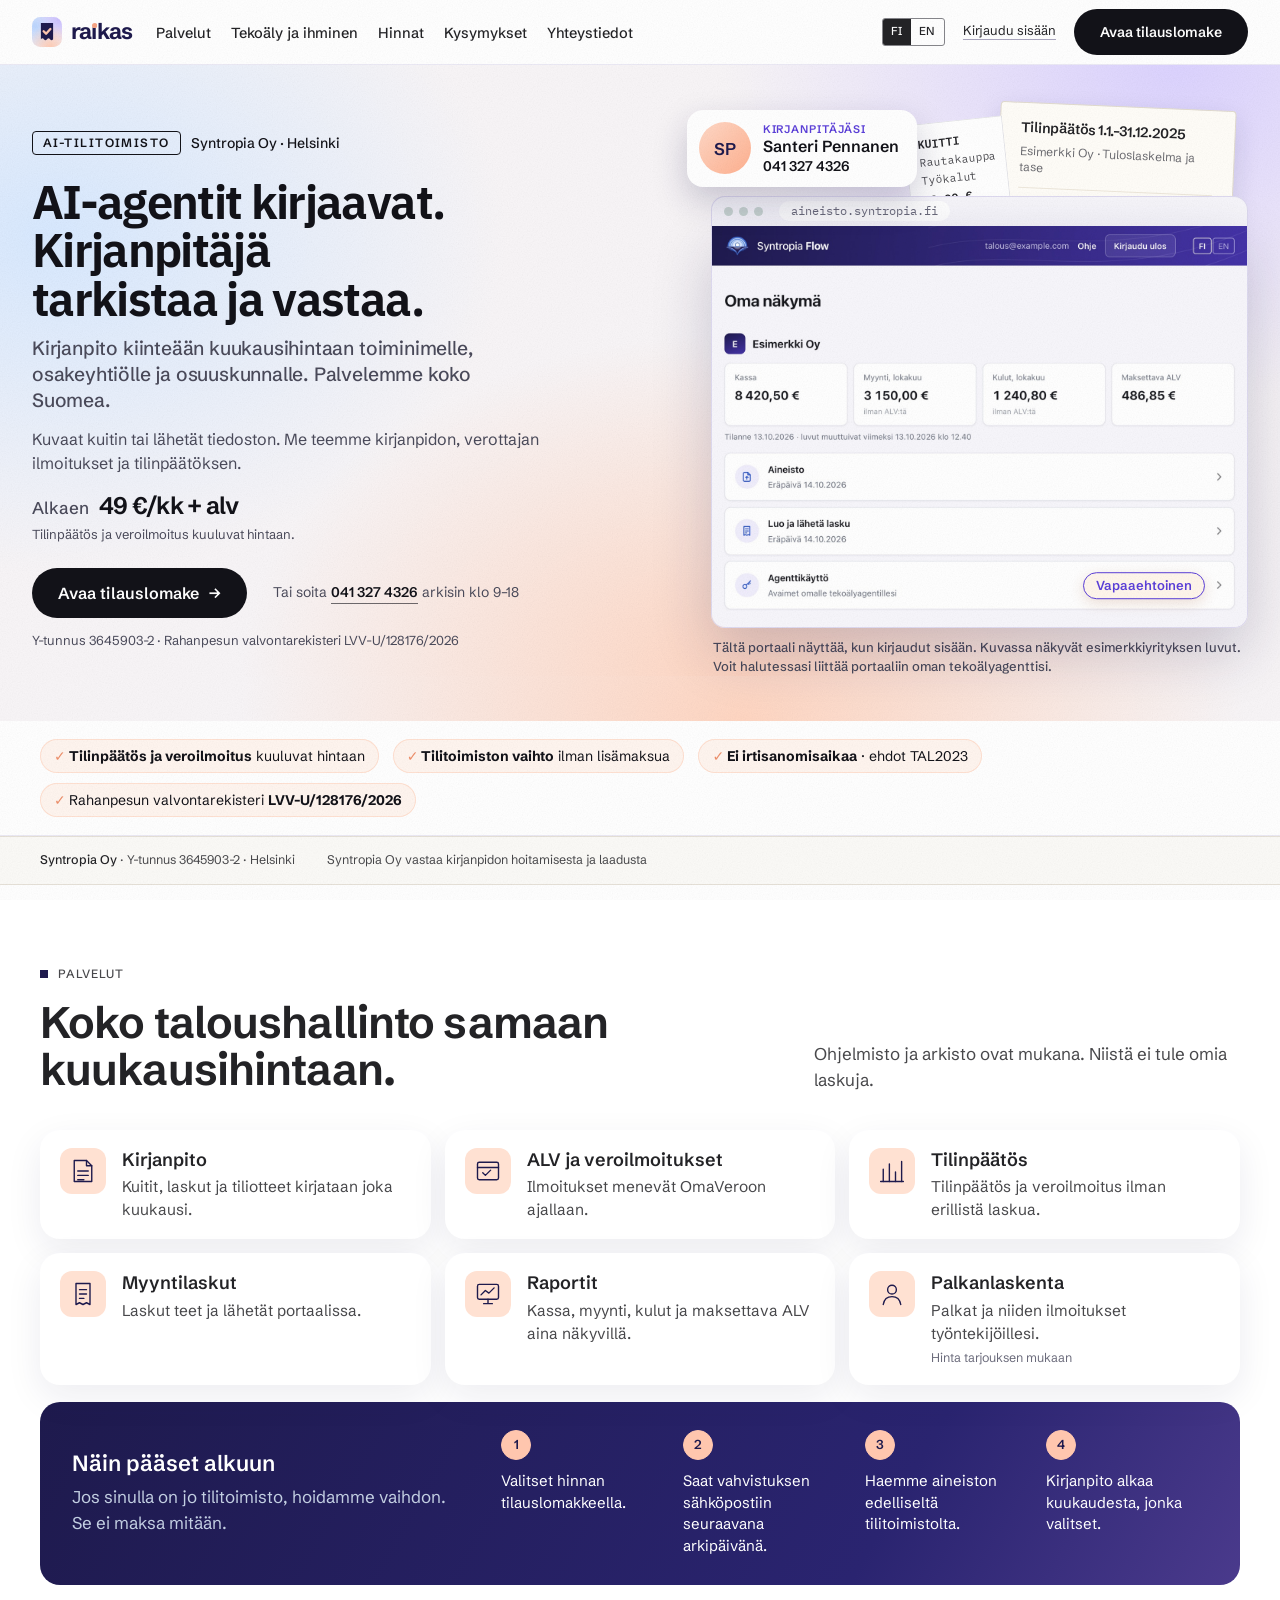
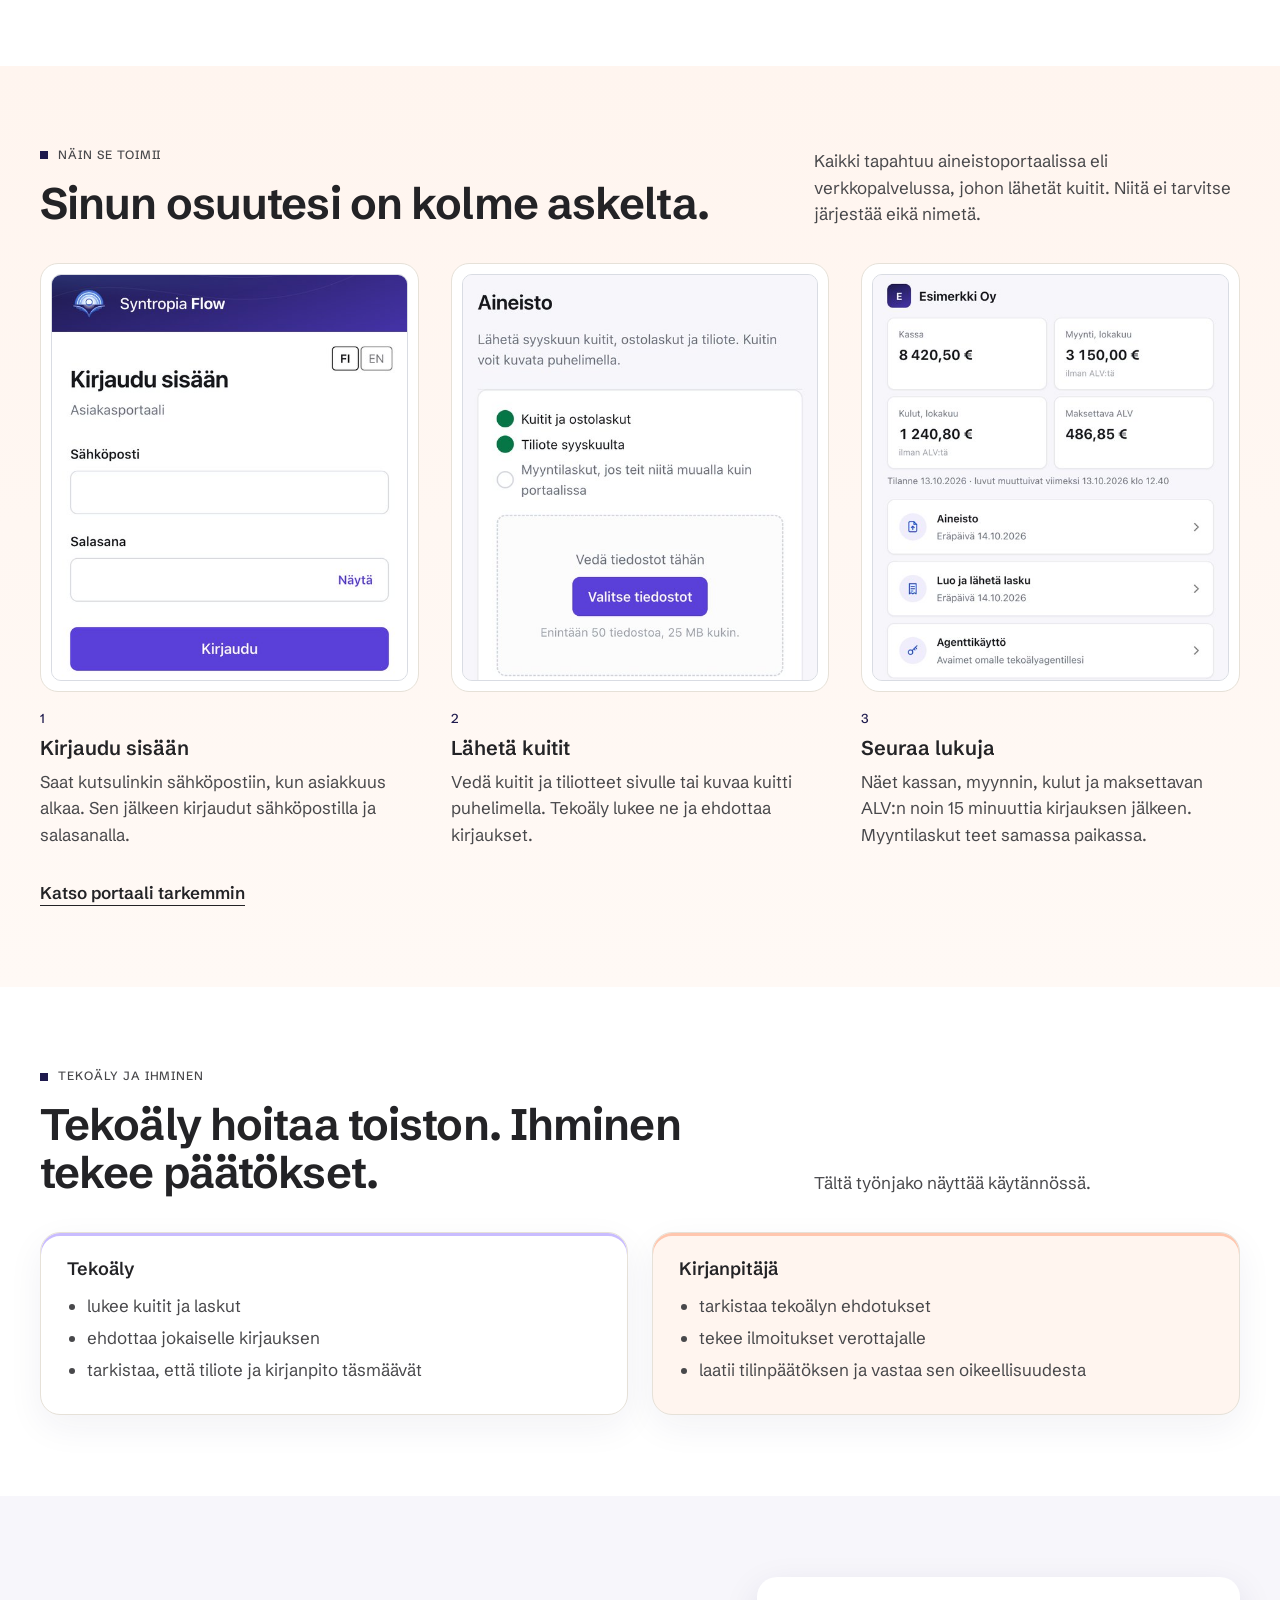
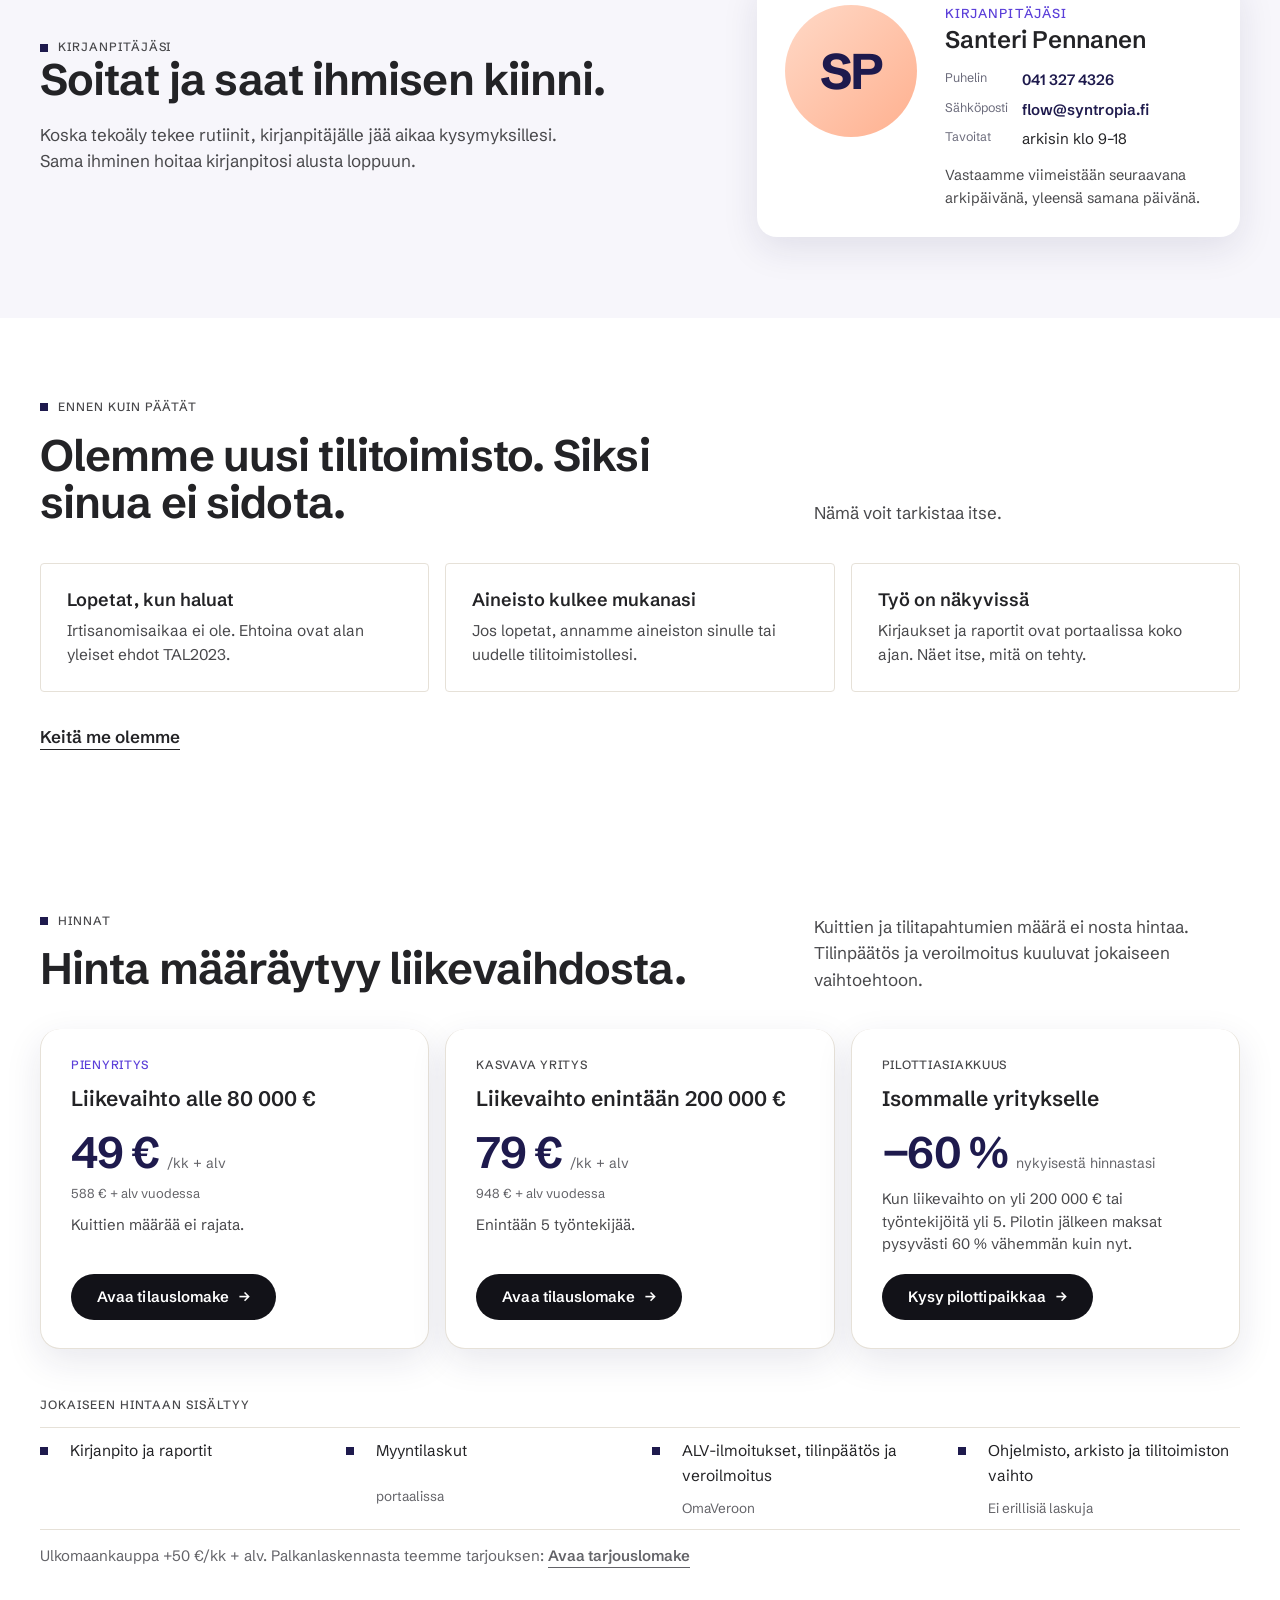
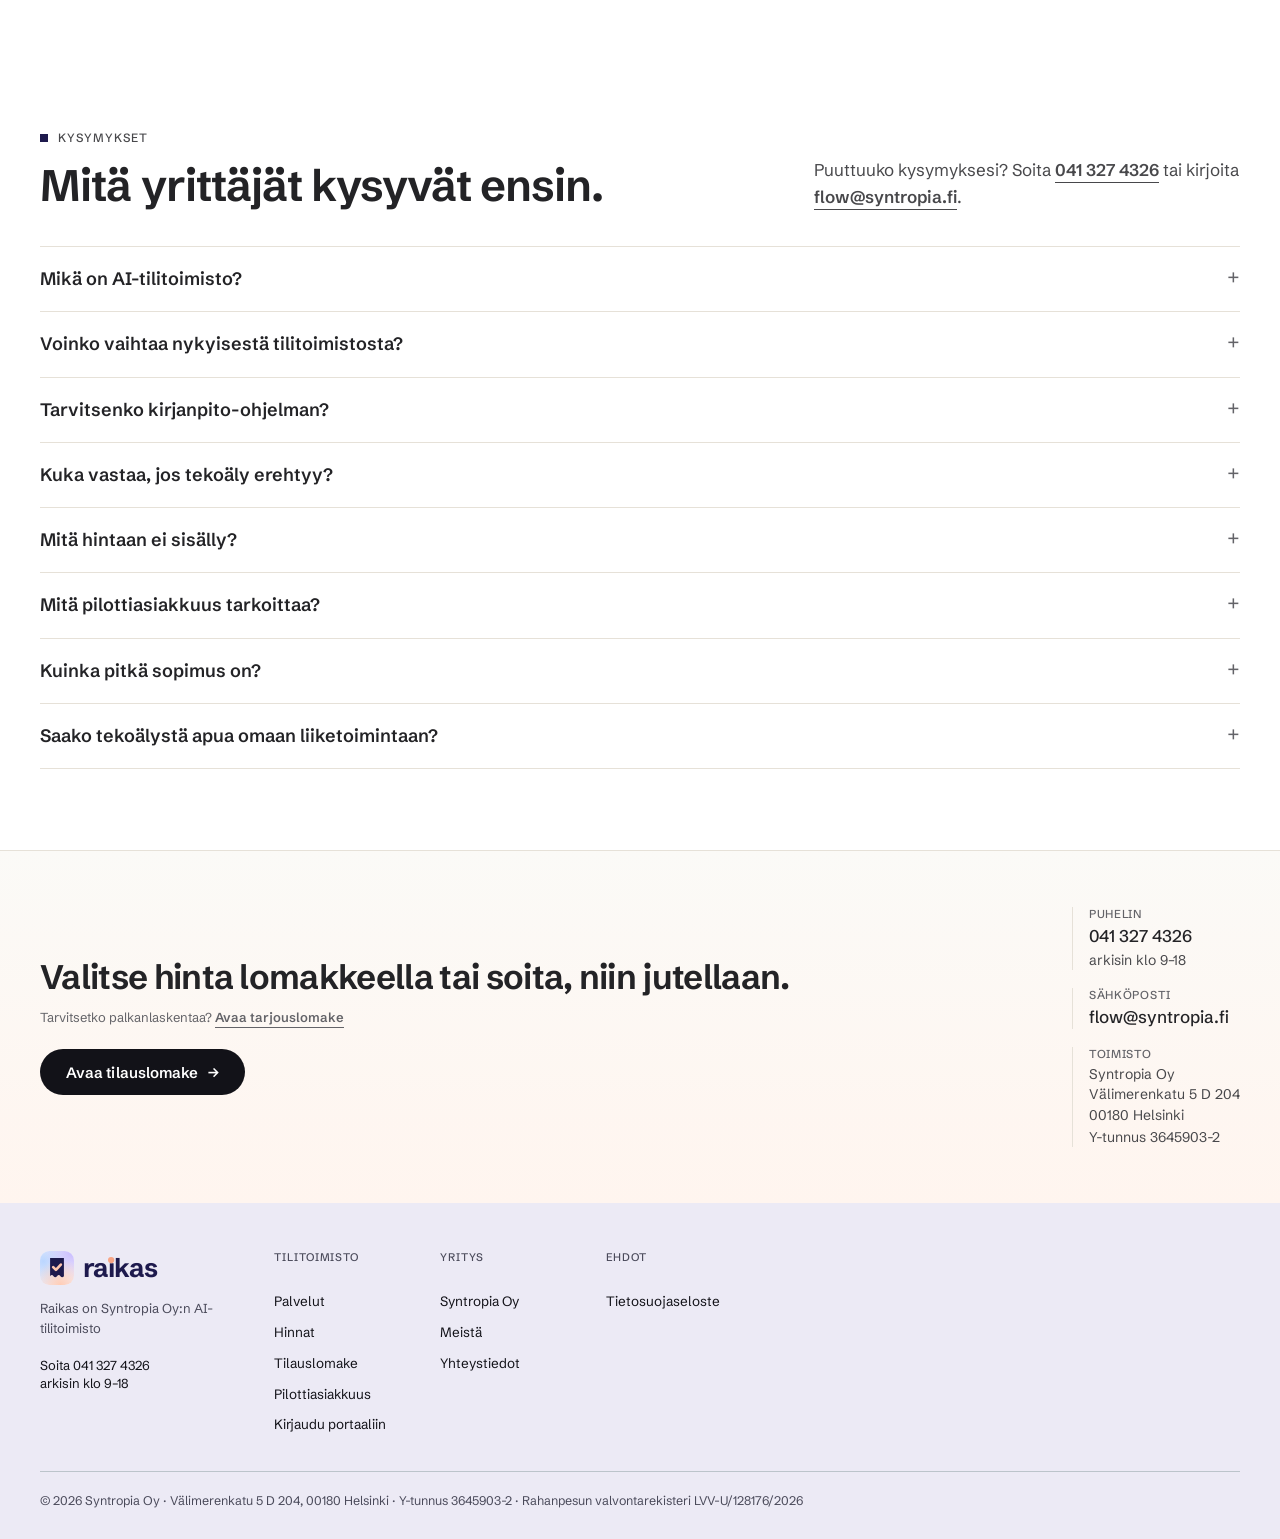
==== commit 0650fadf: "aitilitoimisto.fi: oma 404-sivu, Soita-nappi väistää heron ja rekisterinumero ei katkea - 404.html: " ====
--- a/index.html
+++ b/index.html
@@ -482,6 +482,7 @@
 .otsikko{letter-spacing:-.035em!important}
 </style>
 <style data-raikas>.raikas-lukitus{display:inline-flex;align-items:center;gap:9px;font:700 22px/1 "Schibsted Grotesk",system-ui,sans-serif;letter-spacing:-.035em;color:#1E1A4D;white-space:nowrap}.raikas-lukitus .raikas-merkki{width:30px;height:30px;flex:none;display:block}.f-word .raikas-lukitus,.word .raikas-lukitus{font-size:26px}.word .raikas-lukitus .raikas-merkki{width:34px;height:34px}</style>
+<style data-raikas-22072>.tunnus{white-space:nowrap}.soita-fab{transition:opacity .2s ease,visibility .2s,transform .18s}.soita-fab.piilossa{opacity:0;visibility:hidden;pointer-events:none}@media (scripting:enabled){.soita-fab:not(.valmis){opacity:0;visibility:hidden;pointer-events:none;transition:none}}@media (prefers-reduced-motion:reduce){.soita-fab{transition:none}}</style>
 <script data-lukema>(function(){var k='raikas-oma',d=document,ilmoitus=null,pois=false;try{var u=new URL(location.href),v=u.searchParams.get('oma');if(v==='1'||v==='0'){ilmoitus='Selain ei salli tallennusta, joten laitetta ei voitu merkitä.';if(v==='1'){localStorage.setItem(k,'1');}else{localStorage.removeItem(k);}ilmoitus=v==='1'?'Tämä laite ei enää näy aitilitoimisto.fi:n kävijätilastoissa.':'Tämä laite näkyy taas aitilitoimisto.fi:n kävijätilastoissa.';u.searchParams.delete('oma');history.replaceState(history.state,'',u.pathname+u.search+u.hash);}pois=localStorage.getItem(k)==='1';}catch(e){}if(ilmoitus){d.addEventListener('DOMContentLoaded',function(){var t=d.createElement('div');t.setAttribute('role','status');t.textContent=ilmoitus;t.style.cssText='position:fixed;left:50%;bottom:24px;transform:translateX(-50%);z-index:2147483647;width:max-content;max-width:calc(100vw - 32px);padding:12px 16px;border-radius:3px;background:#1E1A4D;color:#F6F5FB;font:500 14px/1.4 system-ui,sans-serif';d.body.appendChild(t);setTimeout(function(){t.remove();},6000);});}if(pois||navigator.webdriver){return;}var s=d.createElement('script');s.type='module';s.src='https://static.cloudflareinsights.com/beacon.min.js';s.setAttribute('data-cf-beacon','{"token": "57b5fbb3e4014a94b558278d7d604351"}');d.head.appendChild(s);})();</script>
 <style data-raikas-kieli>@media (max-width:560px){.flow-nav .oikea .kieli{display:inline-flex;margin:0}.flow-nav .oikea .kieli>[aria-current]{display:none}}</style>
 </head>
@@ -519,13 +520,13 @@
       <a class="btn btn-blue" href="https://syntropia.fi/tilaa.html">Avaa tilauslomake <span class="arr">→</span></a>
       <span class="soita">Tai soita <a class="textlink" href="tel:+358413274326">041 327 4326</a> arkisin&nbsp;klo&nbsp;9–18</span>
     </div>
-    <p class="tt-tunniste">Y-tunnus 3645903-2 · Rahanpesun valvontarekisteri LVV-U/128176/2026</p>
+    <p class="tt-tunniste">Y-tunnus 3645903-2 · Rahanpesun valvontarekisteri <span class="tunnus">LVV-U/128176/2026</span></p>
   </div>
     <figure class="hero-ikkuna"><div class="hi-kp"><span class="hi-kp-kuva" aria-hidden="true">SP</span><span><small>Kirjanpitäjäsi</small><b>Santeri Pennanen</b><a href="tel:+358413274326">041 327 4326</a></span></div><div class="hi-paperi" aria-hidden="true"><b>Tilinpäätös 1.1.–31.12.2025</b><span>Esimerkki Oy · Tuloslaskelma ja tase</span><i><em>Liikevaihto</em><em>38 412,00</em></i><i><em>Materiaalit ja palvelut</em><em>−9 870,40</em></i><i><em>Tilikauden voitto</em><em>11 206,75</em></i></div><div class="hi-kuitti" aria-hidden="true"><b>KUITTI</b><span>Rautakauppa</span><span>Työkalut</span><b>48,90 €</b></div><div class="hi-palkki" aria-hidden="true"><i></i><i></i><i></i><span>aineisto.syntropia.fi</span></div><div class="hi-kuva"><img src="assets/tilitoimisto/flow-hero-oma-d.jpg" width="1400" height="1050" alt="Aineistoportaalin Oma näkymä: esimerkkiyrityksen kassa, kuukauden myynti ja kulut, maksettava ALV sekä painikkeet aineiston lähettämiseen ja laskun tekemiseen." fetchpriority="high" decoding="async"><span class="hi-vapaa" aria-hidden="true">Vapaaehtoinen</span></div><figcaption>Tältä portaali näyttää, kun kirjaudut sisään. Kuvassa näkyvät esimerkkiyrityksen luvut. Voit halutessasi liittää portaaliin oman tekoälyagenttisi.</figcaption></figure></div>
   </div>
   </div>
 </section>
-<div class="luottamus"><div class="wrap"><span class="t"><b>Tilinpäätös ja veroilmoitus</b> kuuluvat hintaan</span><span class="t"><b>Tilitoimiston vaihto</b> ilman lisämaksua</span><span class="t"><b>Ei irtisanomisaikaa</b> · ehdot TAL2023</span><span class="t">Rahanpesun valvontarekisteri <b>LVV-U/128176/2026</b></span></div></div>
+<div class="luottamus"><div class="wrap"><span class="t"><b>Tilinpäätös ja veroilmoitus</b> kuuluvat hintaan</span><span class="t"><b>Tilitoimiston vaihto</b> ilman lisämaksua</span><span class="t"><b>Ei irtisanomisaikaa</b> · ehdot TAL2023</span><span class="t">Rahanpesun valvontarekisteri <b><span class="tunnus">LVV-U/128176/2026</span></b></span></div></div>
 <div class="faktarivi"><div class="wrap">
   <span><b>Syntropia Oy</b> · Y-tunnus 3645903-2 · Helsinki</span>
   <span>Syntropia Oy vastaa kirjanpidon hoitamisesta ja laadusta</span>
@@ -684,7 +685,7 @@
       <details><summary>Mikä on AI-tilitoimisto?</summary><p>Tilitoimisto, jossa tekoäly tekee toistuvan työn: lukee kuitit ja laskut, ehdottaa kirjaukset ja vertaa tiliotetta kirjanpitoon. Kirjanpitäjä tarkistaa työn, tekee ilmoitukset ja tilinpäätöksen ja vastaa niistä.</p></details>
       <details><summary>Voinko vaihtaa nykyisestä tilitoimistosta?</summary><p>Voit. Haemme aineiston edelliseltä tilitoimistolta ja huolehdimme, että kirjanpito jatkuu ilman katkoa. Vaihto ei maksa mitään.</p></details>
       <details><summary>Tarvitsenko kirjanpito-ohjelman?</summary><p>Et. Lähetät kuitit portaaliin, ja me teemme loput. <a class="textlink" href="https://syntropia.fi/aineistoportaali.html">Katso portaali</a></p></details>
-      <details><summary>Kuka vastaa, jos tekoäly erehtyy?</summary><p>Syntropia Oy vastaa kirjanpidon laadusta. Kirjanpitäjä tarkistaa tekoälyn työn ennen ilmoituksia ja tilinpäätöstä. Myöhemmin löytyvä virhe korjataan, ja jokainen korjaus jää kirjanpitoon näkyviin. Sinä vastaat siitä, että lähettämäsi kuitit ja laskut ovat oikeat.</p><p>Olemme Lupa- ja valvontaviraston rahanpesun valvontarekisterissä (LVV-U/128176/2026).</p></details>
+      <details><summary>Kuka vastaa, jos tekoäly erehtyy?</summary><p>Syntropia Oy vastaa kirjanpidon laadusta. Kirjanpitäjä tarkistaa tekoälyn työn ennen ilmoituksia ja tilinpäätöstä. Myöhemmin löytyvä virhe korjataan, ja jokainen korjaus jää kirjanpitoon näkyviin. Sinä vastaat siitä, että lähettämäsi kuitit ja laskut ovat oikeat.</p><p>Olemme Lupa- ja valvontaviraston rahanpesun valvontarekisterissä (<span class="tunnus">LVV-U/128176/2026</span>).</p></details>
       <details><summary>Mitä hintaan ei sisälly?</summary><p>Ulkomaankauppa maksaa 50&nbsp;€/kk&nbsp;+&nbsp;alv. Palkanlaskennasta teemme tarjouksen. Muut erityiset selvitykset tehdään vain, kun niistä on sovittu etukäteen.</p></details>
       <details><summary>Mitä pilottiasiakkuus tarkoittaa?</summary><p>Kirjanpitosi tehdään pilotin ajan meillä nykyisen kirjanpidon rinnalla. Sen jälkeen saat saman palvelun pysyvästi 60 % halvemmalla kuin nyt maksat. <a class="textlink" href="https://syntropia.fi/pilotti.html">Kysy pilottipaikkaa</a></p></details>
       <details><summary>Kuinka pitkä sopimus on?</summary><p>Sopimus on voimassa toistaiseksi, eikä irtisanomisaikaa ole. Kun lopetat, annamme aineiston sinulle tai uudelle tilitoimistollesi. Muuten noudatamme taloushallintoalan yleisiä sopimusehtoja TAL2023.</p></details>
@@ -721,7 +722,7 @@
       <div><h4>Ehdot</h4><ul><li><a href="tietosuoja.html">Tietosuojaseloste</a></li></ul></div>
     </div>
     <div class="base">
-      <p>© 2026 Syntropia Oy · Välimerenkatu 5 D 204, 00180 Helsinki · Y-tunnus 3645903-2 · Rahanpesun valvontarekisteri LVV-U/128176/2026</p>
+      <p>© 2026 Syntropia Oy · Välimerenkatu 5 D 204, 00180 Helsinki · Y-tunnus 3645903-2 · Rahanpesun valvontarekisteri <span class="tunnus">LVV-U/128176/2026</span></p>
     </div>
   </div>
 </footer>
@@ -793,5 +794,6 @@
 </style>
 <script src="assets/syntropia.js"></script>
 <script>(function(){if(!('IntersectionObserver'in window))return;var r=matchMedia('(prefers-reduced-motion: reduce)').matches;if(r)return;var els=document.querySelectorAll('.vaihe .vk,.paketti,.kp-kortti,.tyonjako>div');var o=new IntersectionObserver(function(es){es.forEach(function(e){if(e.isIntersecting){e.target.classList.add('nakyy');o.unobserve(e.target)}})},{threshold:.08});els.forEach(function(el){el.classList.add('js-fade');o.observe(el)})})();</script>
+<script data-raikas-22072>(function(){var f=document.querySelector('.soita-fab');if(!f)return;var k=document.querySelectorAll('.page-hero,footer,[data-piilota-soita]');if(!('IntersectionObserver'in window)||!k.length){f.classList.add('valmis');return}var n=new Set(),o=new IntersectionObserver(function(es){es.forEach(function(e){if(e.isIntersecting)n.add(e.target);else n.delete(e.target)});f.classList.toggle('piilossa',n.size>0);f.classList.add('valmis')});k.forEach(function(x){o.observe(x)})})();</script>
 </body>
 </html>
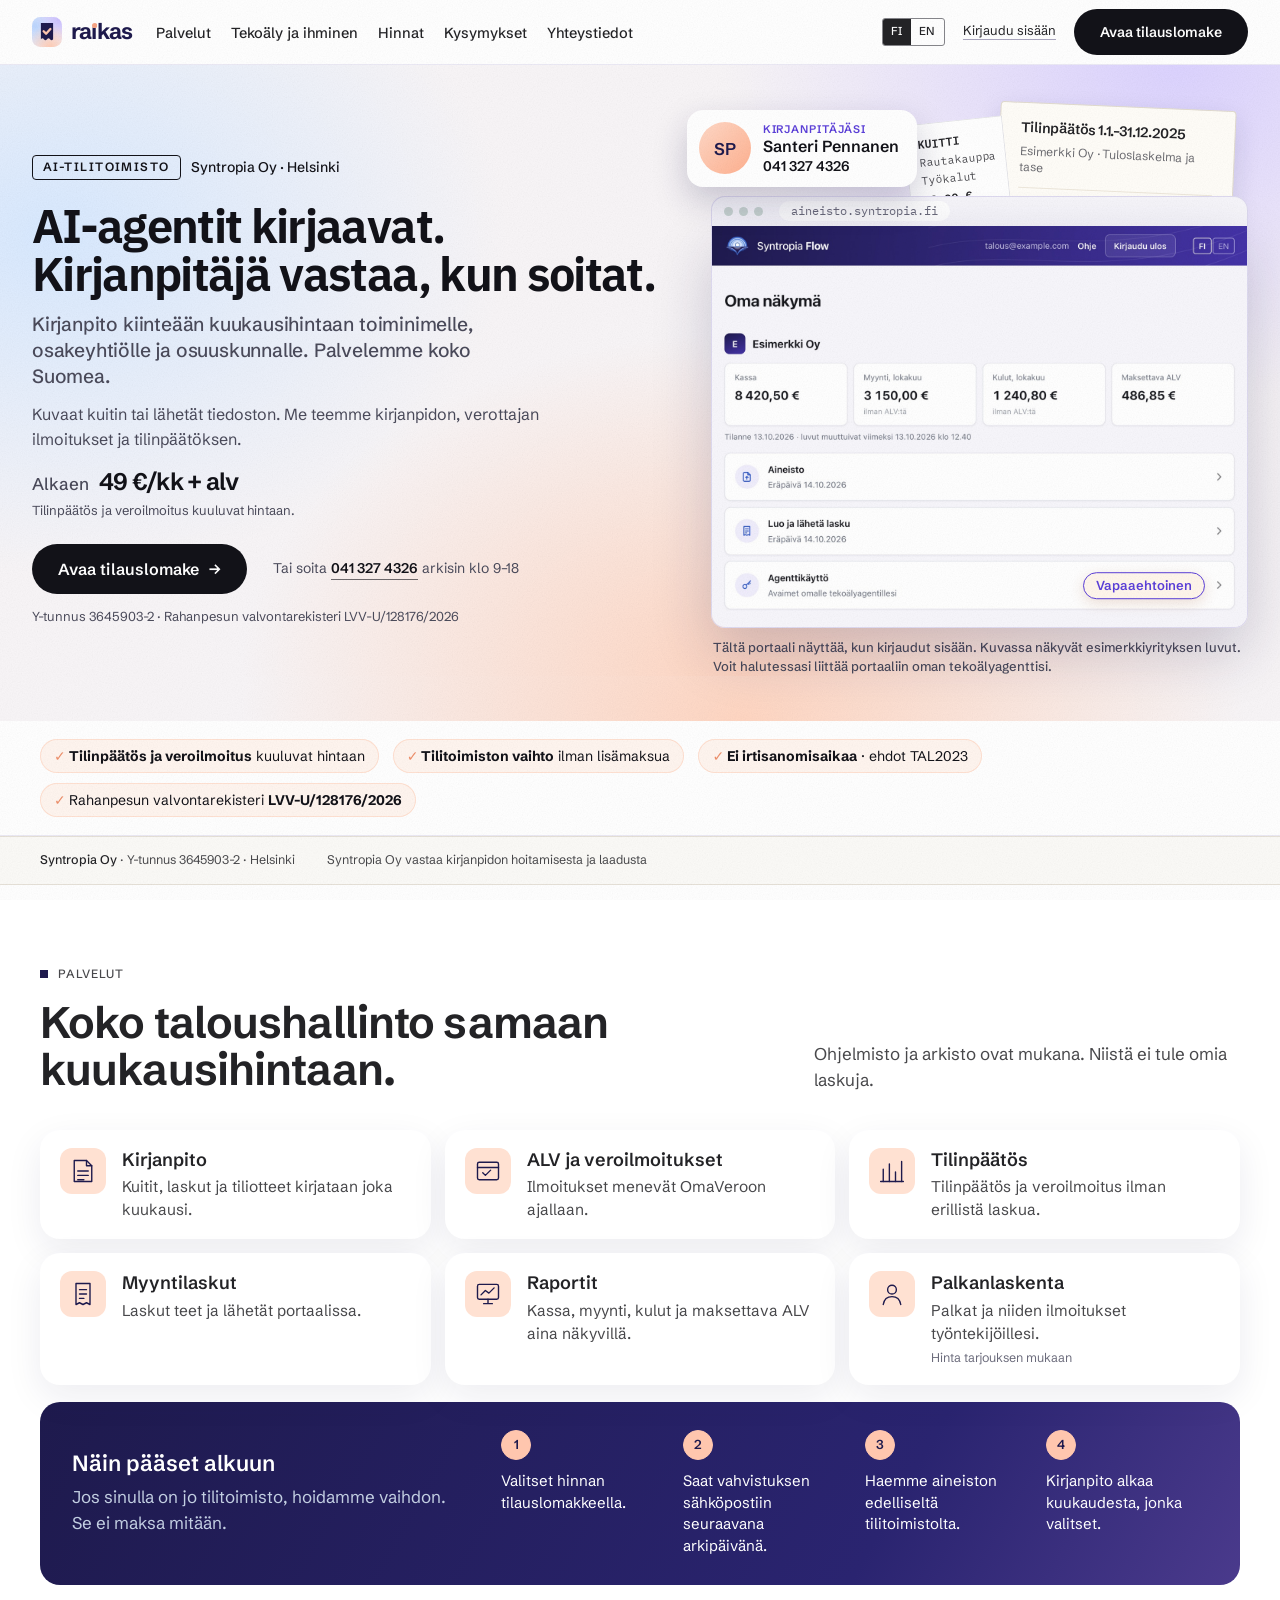
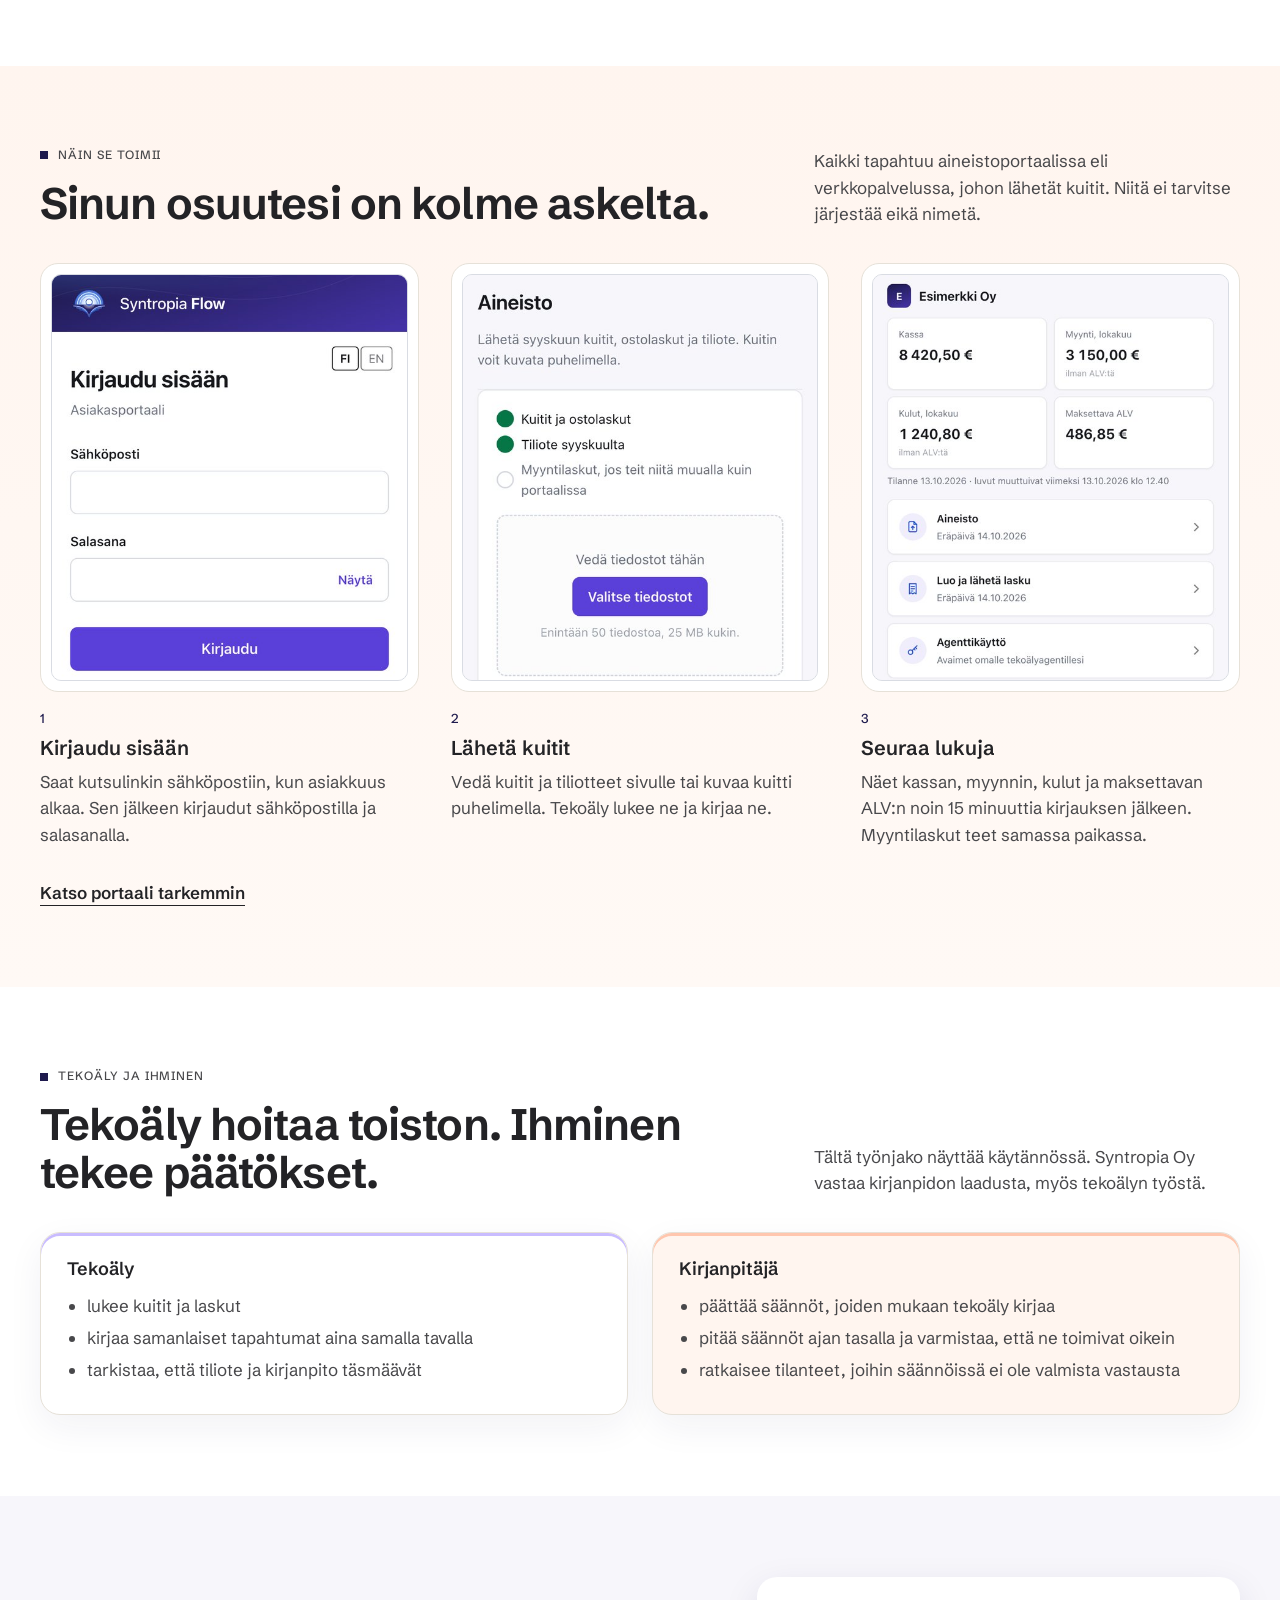
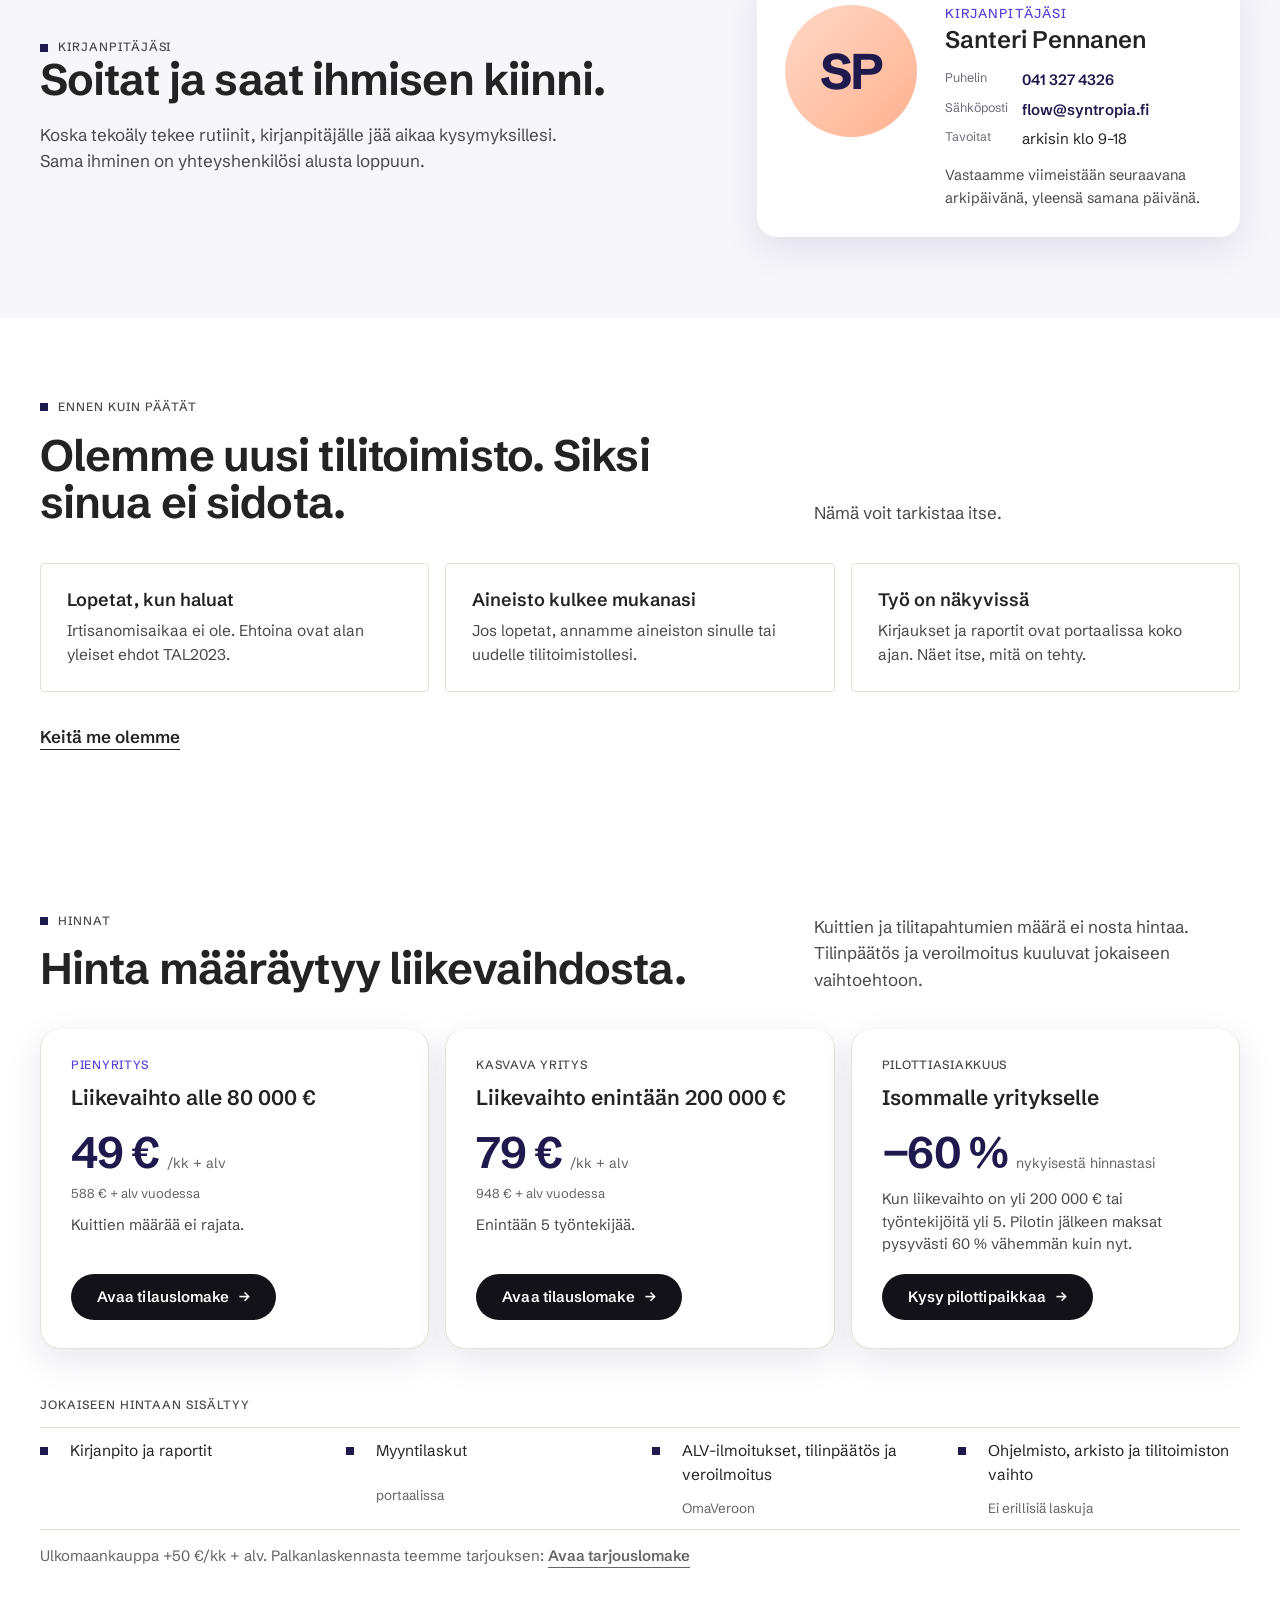
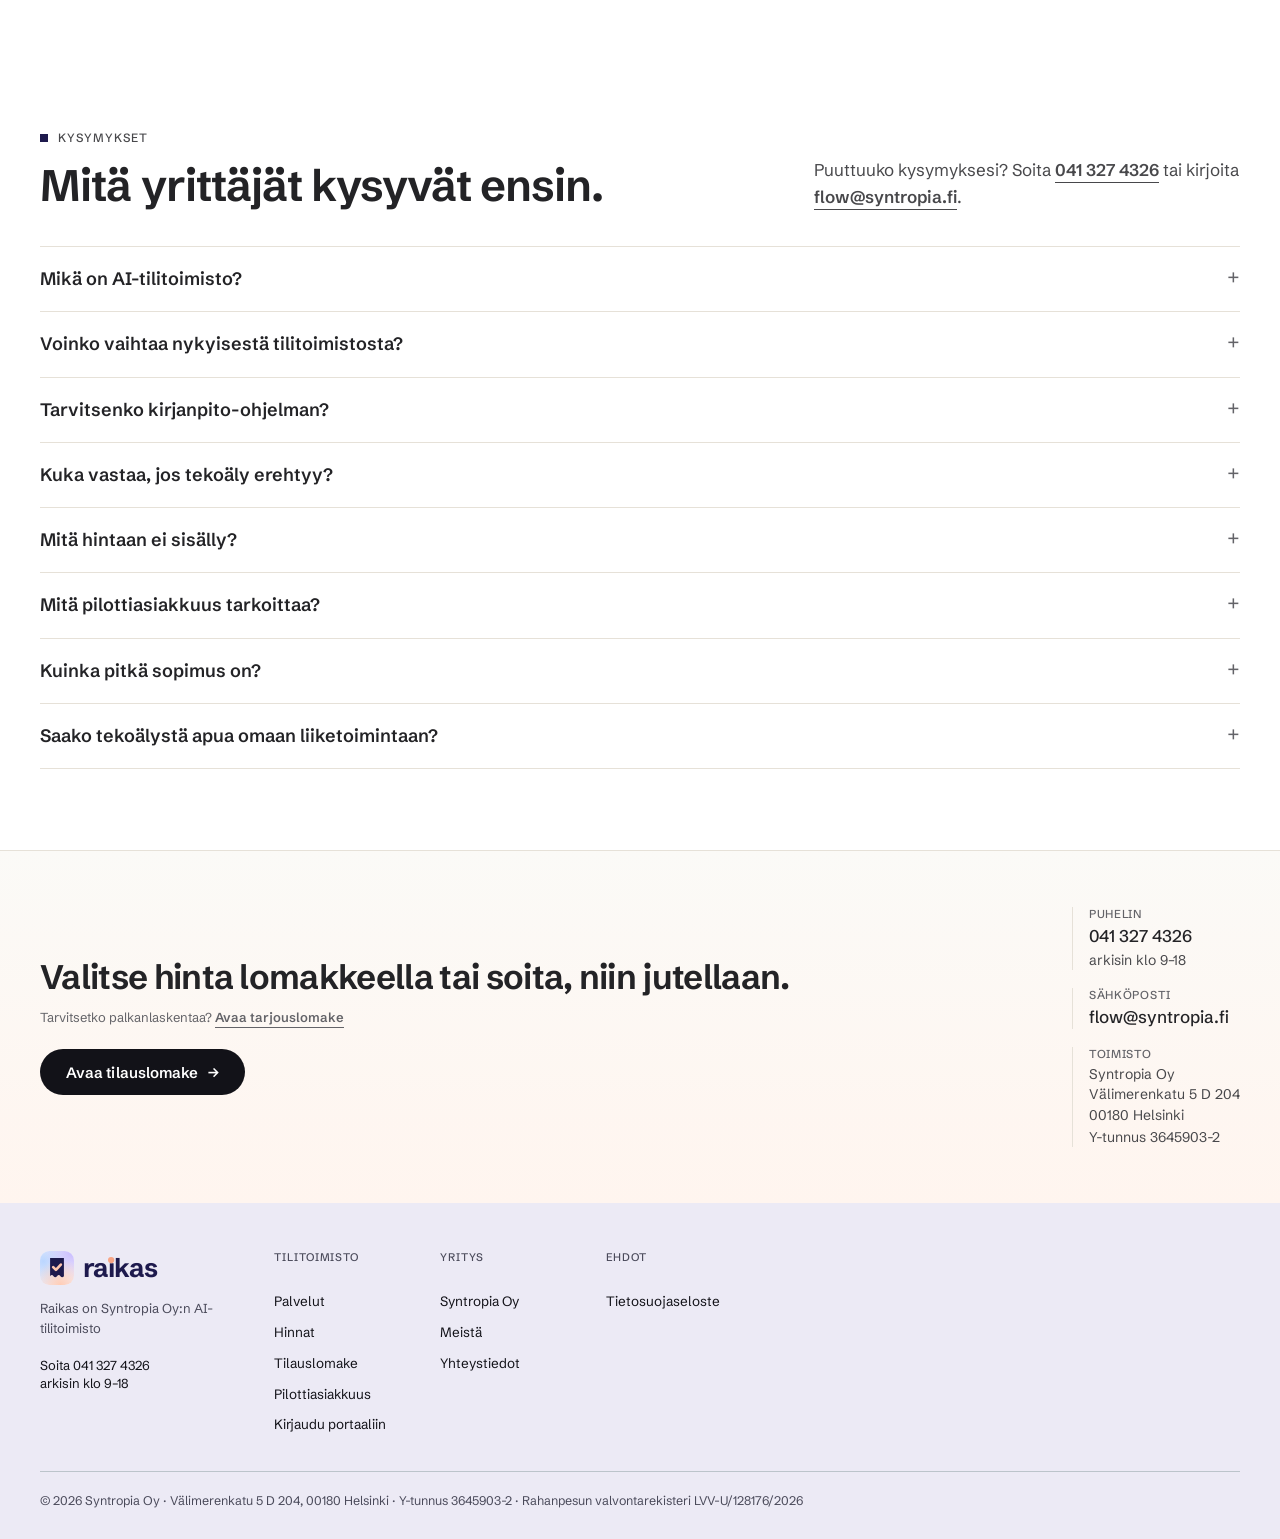
==== commit a742f150: "tekoalytilitoimisto.fi: campaign page /aloittaneille and a promise that matches the contract New Fin" ====
--- a/index.html
+++ b/index.html
@@ -8,18 +8,18 @@
 <link rel="icon" href="assets/raikas-192.png" sizes="192x192">
 <link rel="apple-touch-icon" href="assets/raikas-512.png">
 <meta name="theme-color" content="#F6F5FB">
-<meta name="description" content="AI-tilitoimisto Raikas: AI-agentit kirjaavat, kirjanpitäjä tarkistaa ja vastaa. Kirjanpito, ilmoitukset ja tilinpäätös alkaen 49 €/kk + alv.">
-<link rel="canonical" href="https://aitilitoimisto.fi/">
+<meta name="description" content="AI-tilitoimisto Raikas: AI-agentit kirjaavat, ja kirjanpitäjä vastaa, kun soitat. Kirjanpito, ilmoitukset ja tilinpäätös alkaen 49 €/kk + alv.">
+<link rel="canonical" href="https://tekoalytilitoimisto.fi/">
 <meta property="og:title" content="Raikas, AI-tilitoimisto">
-<meta property="og:description" content="AI-tilitoimisto Raikas: AI-agentit kirjaavat, kirjanpitäjä tarkistaa ja vastaa. Kirjanpito, ilmoitukset ja tilinpäätös alkaen 49 €/kk + alv.">
+<meta property="og:description" content="AI-tilitoimisto Raikas: AI-agentit kirjaavat, ja kirjanpitäjä vastaa, kun soitat. Kirjanpito, ilmoitukset ja tilinpäätös alkaen 49 €/kk + alv.">
 <meta property="og:type" content="website">
-<meta property="og:url" content="https://aitilitoimisto.fi/">
-<meta property="og:image" content="https://aitilitoimisto.fi/assets/tilitoimisto/flow-hero-oma-d.jpg">
+<meta property="og:url" content="https://tekoalytilitoimisto.fi/">
+<meta property="og:image" content="https://tekoalytilitoimisto.fi/assets/tilitoimisto/flow-hero-oma-d.jpg">
 <meta property="og:image:alt" content="Asiakasportaalin Oma näkymä esimerkkiyrityksen luvuilla.">
 <meta name="twitter:card" content="summary_large_image">
-<link rel="alternate" hreflang="fi" href="https://aitilitoimisto.fi/">
-<link rel="alternate" hreflang="en" href="https://aitilitoimisto.fi/en/">
-<link rel="alternate" hreflang="x-default" href="https://aitilitoimisto.fi/">
+<link rel="alternate" hreflang="fi" href="https://tekoalytilitoimisto.fi/">
+<link rel="alternate" hreflang="en" href="https://tekoalytilitoimisto.fi/en/">
+<link rel="alternate" hreflang="x-default" href="https://tekoalytilitoimisto.fi/">
 <link rel="preconnect" href="https://fonts.googleapis.com">
 <link rel="preconnect" href="https://fonts.gstatic.com" crossorigin>
 <link href="https://fonts.googleapis.com/css2?family=Archivo:ital,wdth,wght@0,100..125,300..800;1,100..125,300..800&family=Schibsted+Grotesk:wght@400..800&family=IBM+Plex+Sans:wght@500&family=IBM+Plex+Mono:wght@400;500&family=Orbitron:wght@500&display=swap" rel="stylesheet">
@@ -207,7 +207,7 @@
 @media (max-width:900px){.paketit.kolme{grid-template-columns:minmax(0,1fr)}}
 @media (max-width:900px){.vaiheet{grid-template-columns:1fr;gap:44px}.vk{aspect-ratio:auto;max-width:440px}}
 </style>
-<script type="application/ld+json">{"@context": "https://schema.org", "@type": "AccountingService", "@id": "https://aitilitoimisto.fi/#palvelu", "name": "Raikas", "url": "https://aitilitoimisto.fi/", "description": "AI-tilitoimisto Raikas: AI-agentit kirjaavat, kirjanpitäjä tarkistaa ja vastaa. Kirjanpito, ilmoitukset ja tilinpäätös alkaen 49 €/kk + alv.", "telephone": "+358413274326", "email": "flow@syntropia.fi", "areaServed": {"@type": "Country", "name": "Suomi"}, "address": {"@type": "PostalAddress", "streetAddress": "Välimerenkatu 5 D 204", "postalCode": "00180", "addressLocality": "Helsinki", "addressCountry": "FI"}, "parentOrganization": {"@type": "Organization", "name": "Syntropia Oy", "url": "https://syntropia.fi/", "vatID": "FI36459032", "taxID": "3645903-2"}, "priceRange": "49–79 €/kk + alv"}</script>
+<script type="application/ld+json">{"@context": "https://schema.org", "@type": "AccountingService", "@id": "https://tekoalytilitoimisto.fi/#palvelu", "name": "Raikas", "url": "https://tekoalytilitoimisto.fi/", "description": "AI-tilitoimisto Raikas: AI-agentit kirjaavat, ja kirjanpitäjä vastaa, kun soitat. Kirjanpito, ilmoitukset ja tilinpäätös alkaen 49 €/kk + alv.", "telephone": "+358413274326", "email": "flow@syntropia.fi", "areaServed": {"@type": "Country", "name": "Suomi"}, "address": {"@type": "PostalAddress", "streetAddress": "Välimerenkatu 5 D 204", "postalCode": "00180", "addressLocality": "Helsinki", "addressCountry": "FI"}, "parentOrganization": {"@type": "Organization", "name": "Syntropia Oy", "url": "https://syntropia.fi/", "vatID": "FI36459032", "taxID": "3645903-2"}, "priceRange": "49–79 €/kk + alv"}</script>
 <style>
 /* Flow-hero B (15.10.2026): tummansininen hero ja LinkedIn-kansikuvan kuvitus. Rajattu .fh-tumma-heroon. */
 .page-hero.fh-tumma{background:#1E1A4D;color:#fff}
@@ -483,7 +483,7 @@
 </style>
 <style data-raikas>.raikas-lukitus{display:inline-flex;align-items:center;gap:9px;font:700 22px/1 "Schibsted Grotesk",system-ui,sans-serif;letter-spacing:-.035em;color:#1E1A4D;white-space:nowrap}.raikas-lukitus .raikas-merkki{width:30px;height:30px;flex:none;display:block}.f-word .raikas-lukitus,.word .raikas-lukitus{font-size:26px}.word .raikas-lukitus .raikas-merkki{width:34px;height:34px}</style>
 <style data-raikas-22072>.tunnus{white-space:nowrap}.soita-fab{transition:opacity .2s ease,visibility .2s,transform .18s}.soita-fab.piilossa{opacity:0;visibility:hidden;pointer-events:none}@media (scripting:enabled){.soita-fab:not(.valmis){opacity:0;visibility:hidden;pointer-events:none;transition:none}}@media (prefers-reduced-motion:reduce){.soita-fab{transition:none}}</style>
-<script data-lukema>(function(){var k='raikas-oma',d=document,ilmoitus=null,pois=false;try{var u=new URL(location.href),v=u.searchParams.get('oma');if(v==='1'||v==='0'){ilmoitus='Selain ei salli tallennusta, joten laitetta ei voitu merkitä.';if(v==='1'){localStorage.setItem(k,'1');}else{localStorage.removeItem(k);}ilmoitus=v==='1'?'Tämä laite ei enää näy aitilitoimisto.fi:n kävijätilastoissa.':'Tämä laite näkyy taas aitilitoimisto.fi:n kävijätilastoissa.';u.searchParams.delete('oma');history.replaceState(history.state,'',u.pathname+u.search+u.hash);}pois=localStorage.getItem(k)==='1';}catch(e){}if(ilmoitus){d.addEventListener('DOMContentLoaded',function(){var t=d.createElement('div');t.setAttribute('role','status');t.textContent=ilmoitus;t.style.cssText='position:fixed;left:50%;bottom:24px;transform:translateX(-50%);z-index:2147483647;width:max-content;max-width:calc(100vw - 32px);padding:12px 16px;border-radius:3px;background:#1E1A4D;color:#F6F5FB;font:500 14px/1.4 system-ui,sans-serif';d.body.appendChild(t);setTimeout(function(){t.remove();},6000);});}if(pois||navigator.webdriver){return;}var s=d.createElement('script');s.type='module';s.src='https://static.cloudflareinsights.com/beacon.min.js';s.setAttribute('data-cf-beacon','{"token": "57b5fbb3e4014a94b558278d7d604351"}');d.head.appendChild(s);})();</script>
+<script data-lukema>(function(){var k='raikas-oma',d=document,ilmoitus=null,pois=false;try{var u=new URL(location.href),v=u.searchParams.get('oma');if(v==='1'||v==='0'){ilmoitus='Selain ei salli tallennusta, joten laitetta ei voitu merkitä.';if(v==='1'){localStorage.setItem(k,'1');}else{localStorage.removeItem(k);}ilmoitus=v==='1'?'Tämä laite ei enää näy tekoalytilitoimisto.fi:n kävijätilastoissa.':'Tämä laite näkyy taas tekoalytilitoimisto.fi:n kävijätilastoissa.';u.searchParams.delete('oma');history.replaceState(history.state,'',u.pathname+u.search+u.hash);}pois=localStorage.getItem(k)==='1';}catch(e){}if(ilmoitus){d.addEventListener('DOMContentLoaded',function(){var t=d.createElement('div');t.setAttribute('role','status');t.textContent=ilmoitus;t.style.cssText='position:fixed;left:50%;bottom:24px;transform:translateX(-50%);z-index:2147483647;width:max-content;max-width:calc(100vw - 32px);padding:12px 16px;border-radius:3px;background:#1E1A4D;color:#F6F5FB;font:500 14px/1.4 system-ui,sans-serif';d.body.appendChild(t);setTimeout(function(){t.remove();},6000);});}if(pois||navigator.webdriver){return;}var s=d.createElement('script');s.type='module';s.src='https://static.cloudflareinsights.com/beacon.min.js';s.setAttribute('data-cf-beacon','{"token": "333993c362344e528132b189b952f12e"}');d.head.appendChild(s);})();</script>
 <style data-raikas-kieli>@media (max-width:560px){.flow-nav .oikea .kieli{display:inline-flex;margin:0}.flow-nav .oikea .kieli>[aria-current]{display:none}}</style>
 </head>
 <body>
@@ -512,7 +512,7 @@
   <div class="hero-ruudukko"><div>
     <div class="tt-rivi"><span class="tt-leima">AI-tilitoimisto</span>Syntropia Oy · Helsinki</div>
     <div class="tila">Kirjanpito · Tilinpäätös · ALV ja veroilmoitukset · Palkanlaskenta</div>
-    <h1 class="otsikko">AI-agentit kirjaavat. Kirjanpitäjä tarkistaa ja vastaa.</h1>
+    <h1 class="otsikko">AI-agentit kirjaavat. Kirjanpitäjä vastaa, kun soitat.</h1>
     <p class="alaotsikko">Kirjanpito kiinteään kuukausihintaan toiminimelle, osakeyhtiölle ja osuuskunnalle. Palvelemme koko Suomea.</p>
     <p class="johdanto">Kuvaat kuitin tai lähetät tiedoston. Me teemme kirjanpidon, verottajan ilmoitukset ja tilinpäätöksen.</p>
     <p class="perushinta"><span>Alkaen</span> <b>49&nbsp;€/kk&nbsp;+&nbsp;alv</b><span class="vuosi">Tilinpäätös ja veroilmoitus kuuluvat hintaan.</span></p>
@@ -571,7 +571,7 @@
       </li>
       <li class="vaihe">
         <figure class="vk"><img src="assets/tilitoimisto/flow-prosessi-portaali-v2.jpg" width="580" height="662" loading="lazy" alt="Aineistosivu: tiedostot vedetään laatikkoon tai valitaan painikkeella Valitse tiedostot."></figure>
-        <div class="vt"><span class="n">2</span><h3>Lähetä kuitit</h3><p>Vedä kuitit ja tiliotteet sivulle tai kuvaa kuitti puhelimella. Tekoäly lukee ne ja ehdottaa kirjaukset.</p></div>
+        <div class="vt"><span class="n">2</span><h3>Lähetä kuitit</h3><p>Vedä kuitit ja tiliotteet sivulle tai kuvaa kuitti puhelimella. Tekoäly lukee ne ja kirjaa ne.</p></div>
       </li>
       <li class="vaihe">
         <figure class="vk"><img src="assets/tilitoimisto/flow-prosessi-oma-v3.jpg" width="580" height="662" loading="lazy" alt="Oma näkymä: esimerkkiyrityksen talousluvut (kassa, kuukauden myynti ja kulut, maksettava ALV) sekä Aineisto, Luo ja lähetä lasku ja Agenttikäyttö, eräpäivä näkyvissä."></figure>
@@ -586,11 +586,11 @@
   <div class="wrap">
     <div class="osio-head">
       <div><div class="eyebrow blue">Tekoäly ja ihminen</div><h2 class="h2">Tekoäly hoitaa toiston. Ihminen tekee päätökset.</h2></div>
-      <p>Tältä työnjako näyttää käytännössä.</p>
+      <p>Tältä työnjako näyttää käytännössä. Syntropia Oy vastaa kirjanpidon laadusta, myös tekoälyn työstä.</p>
     </div>
     <div class="tyonjako">
-      <div><h3>Tekoäly</h3><ul><li>lukee kuitit ja laskut</li><li>ehdottaa jokaiselle kirjauksen</li><li>tarkistaa, että tiliote ja kirjanpito täsmäävät</li></ul></div>
-      <div><h3>Kirjanpitäjä</h3><ul><li>tarkistaa tekoälyn ehdotukset</li><li>tekee ilmoitukset verottajalle</li><li>laatii tilinpäätöksen ja vastaa sen oikeellisuudesta</li></ul></div>
+      <div><h3>Tekoäly</h3><ul><li>lukee kuitit ja laskut</li><li>kirjaa samanlaiset tapahtumat aina samalla tavalla</li><li>tarkistaa, että tiliote ja kirjanpito täsmäävät</li></ul></div>
+      <div><h3>Kirjanpitäjä</h3><ul><li>päättää säännöt, joiden mukaan tekoäly kirjaa</li><li>pitää säännöt ajan tasalla ja varmistaa, että ne toimivat oikein</li><li>ratkaisee tilanteet, joihin säännöissä ei ole valmista vastausta</li></ul></div>
     </div>
   </div>
 </section>
@@ -598,7 +598,7 @@
 <section class="osio" id="ihminen">
   <div class="wrap ihminen-ruudukko">
     <div><div class="eyebrow blue">Kirjanpitäjäsi</div><h2 class="h2">Soitat ja saat ihmisen kiinni.</h2>
-      <p>Koska tekoäly tekee rutiinit, kirjanpitäjälle jää aikaa kysymyksillesi. Sama ihminen hoitaa kirjanpitosi alusta loppuun.</p>
+      <p>Koska tekoäly tekee rutiinit, kirjanpitäjälle jää aikaa kysymyksillesi. Sama ihminen on yhteyshenkilösi alusta loppuun.</p>
     </div>
     <div class="ihminen-oikea"><div class="henkilo">
       <div class="kuva" aria-hidden="true">SP</div>
@@ -682,10 +682,10 @@
       <p>Puuttuuko kysymyksesi? Soita <a class="textlink" href="tel:+358413274326">041 327 4326</a> tai kirjoita <a class="textlink" href="mailto:flow@syntropia.fi">flow@syntropia.fi</a>.</p>
     </div>
     <div class="faq">
-      <details><summary>Mikä on AI-tilitoimisto?</summary><p>Tilitoimisto, jossa tekoäly tekee toistuvan työn: lukee kuitit ja laskut, ehdottaa kirjaukset ja vertaa tiliotetta kirjanpitoon. Kirjanpitäjä tarkistaa työn, tekee ilmoitukset ja tilinpäätöksen ja vastaa niistä.</p></details>
+      <details><summary>Mikä on AI-tilitoimisto?</summary><p>Tilitoimisto, jossa tekoäly tekee toistuvan työn: lukee kuitit ja laskut, kirjaa ne ja vertaa tiliotetta kirjanpitoon. Kirjanpitäjä päättää säännöt, joiden mukaan tekoäly työskentelee, ja pitää ne ajan tasalla. Koska rutiinit hoituvat, hänelle jää aikaa kysymyksillesi.</p></details>
       <details><summary>Voinko vaihtaa nykyisestä tilitoimistosta?</summary><p>Voit. Haemme aineiston edelliseltä tilitoimistolta ja huolehdimme, että kirjanpito jatkuu ilman katkoa. Vaihto ei maksa mitään.</p></details>
       <details><summary>Tarvitsenko kirjanpito-ohjelman?</summary><p>Et. Lähetät kuitit portaaliin, ja me teemme loput. <a class="textlink" href="https://syntropia.fi/aineistoportaali.html">Katso portaali</a></p></details>
-      <details><summary>Kuka vastaa, jos tekoäly erehtyy?</summary><p>Syntropia Oy vastaa kirjanpidon laadusta. Kirjanpitäjä tarkistaa tekoälyn työn ennen ilmoituksia ja tilinpäätöstä. Myöhemmin löytyvä virhe korjataan, ja jokainen korjaus jää kirjanpitoon näkyviin. Sinä vastaat siitä, että lähettämäsi kuitit ja laskut ovat oikeat.</p><p>Olemme Lupa- ja valvontaviraston rahanpesun valvontarekisterissä (<span class="tunnus">LVV-U/128176/2026</span>).</p></details>
+      <details><summary>Kuka vastaa, jos tekoäly erehtyy?</summary><p>Syntropia Oy vastaa kirjanpidon laadusta, myös tekoälyn tekemästä työstä. Samanlaiset tapahtumat kirjataan aina samoilla säännöillä, ja ohjelmisto tarkistaa ilmoitukset ennen kuin ne lähtevät verottajalle. Kirjanpitäjä pitää säännöt ajan tasalla ja ratkaisee tilanteet, joihin säännöissä ei ole valmista vastausta. Jos virhe löytyy myöhemmin, korjaamme sen, ja korjaus jää kirjanpitoon näkyviin. Sinä vastaat siitä, että lähettämäsi kuitit ja laskut ovat oikeat.</p><p>Olemme Lupa- ja valvontaviraston rahanpesun valvontarekisterissä (<span class="tunnus">LVV-U/128176/2026</span>).</p></details>
       <details><summary>Mitä hintaan ei sisälly?</summary><p>Ulkomaankauppa maksaa 50&nbsp;€/kk&nbsp;+&nbsp;alv. Palkanlaskennasta teemme tarjouksen. Muut erityiset selvitykset tehdään vain, kun niistä on sovittu etukäteen.</p></details>
       <details><summary>Mitä pilottiasiakkuus tarkoittaa?</summary><p>Kirjanpitosi tehdään pilotin ajan meillä nykyisen kirjanpidon rinnalla. Sen jälkeen saat saman palvelun pysyvästi 60 % halvemmalla kuin nyt maksat. <a class="textlink" href="https://syntropia.fi/pilotti.html">Kysy pilottipaikkaa</a></p></details>
       <details><summary>Kuinka pitkä sopimus on?</summary><p>Sopimus on voimassa toistaiseksi, eikä irtisanomisaikaa ole. Kun lopetat, annamme aineiston sinulle tai uudelle tilitoimistollesi. Muuten noudatamme taloushallintoalan yleisiä sopimusehtoja TAL2023.</p></details>
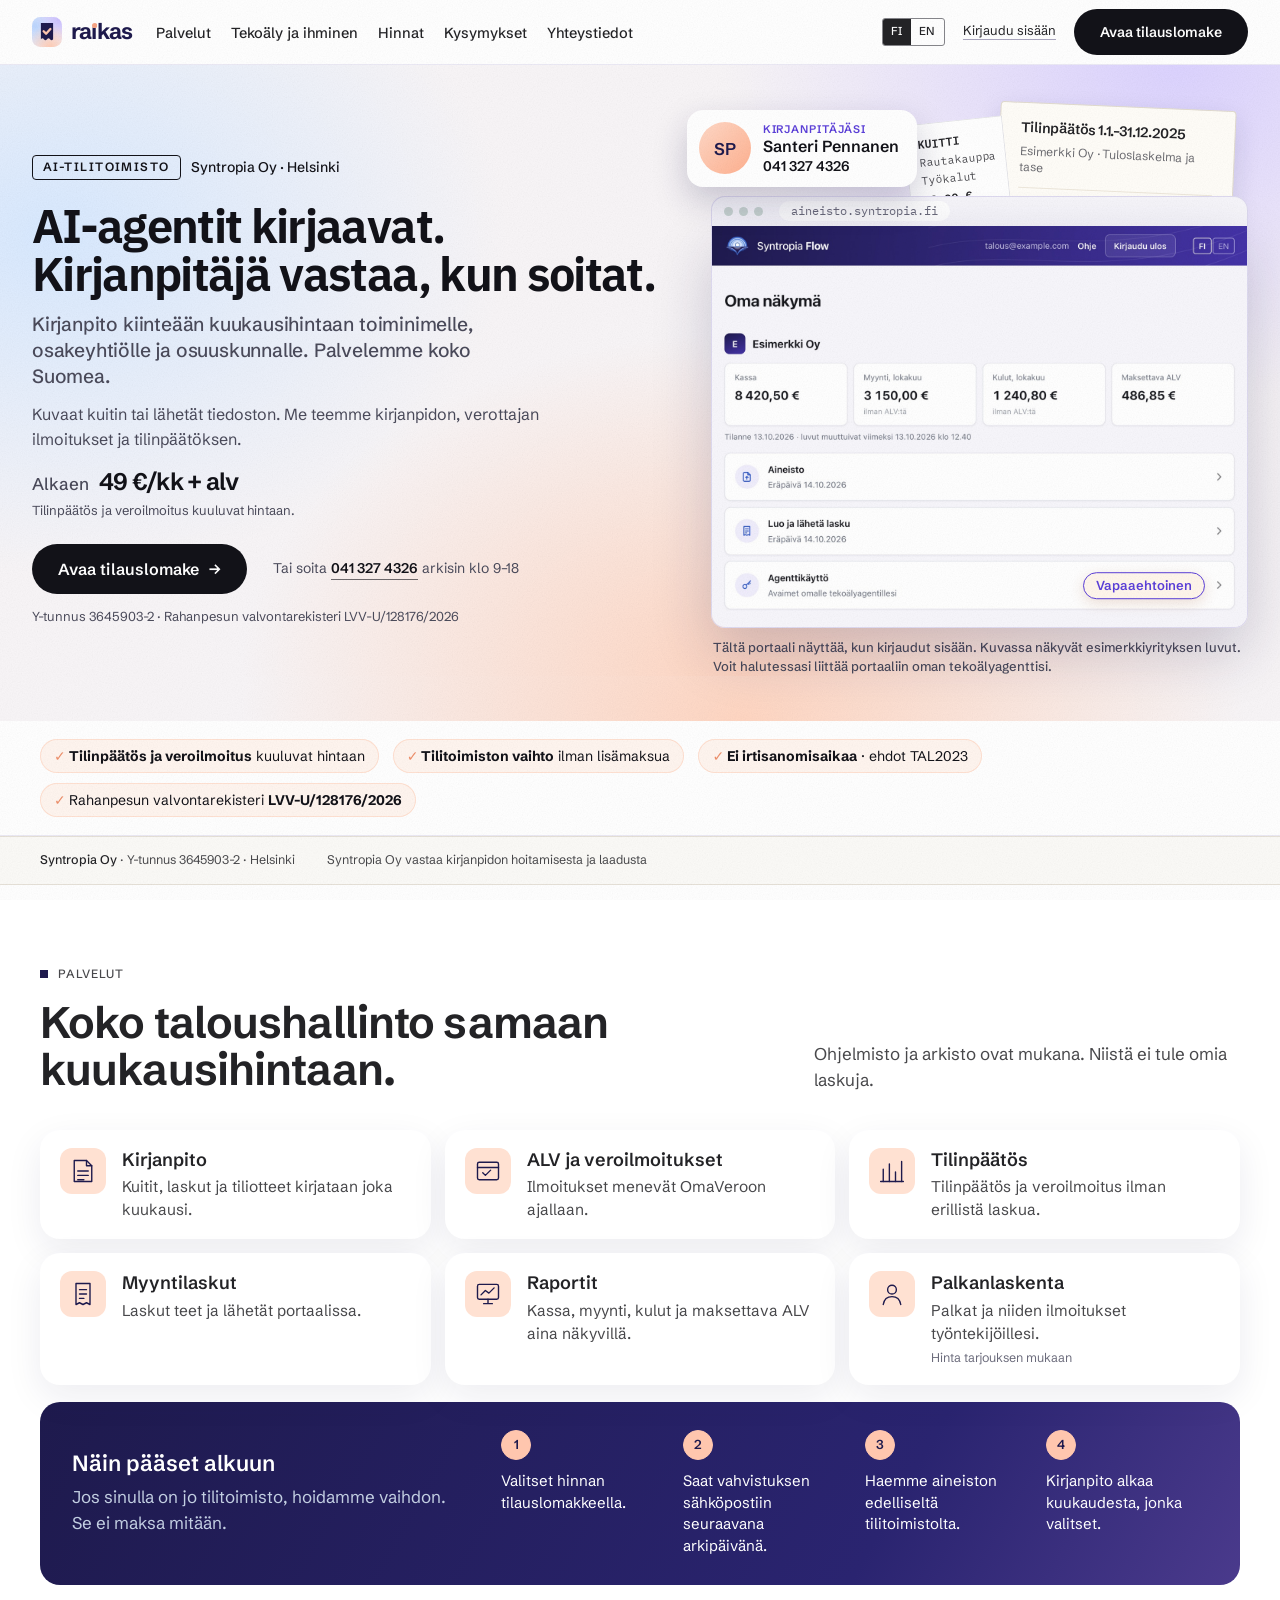
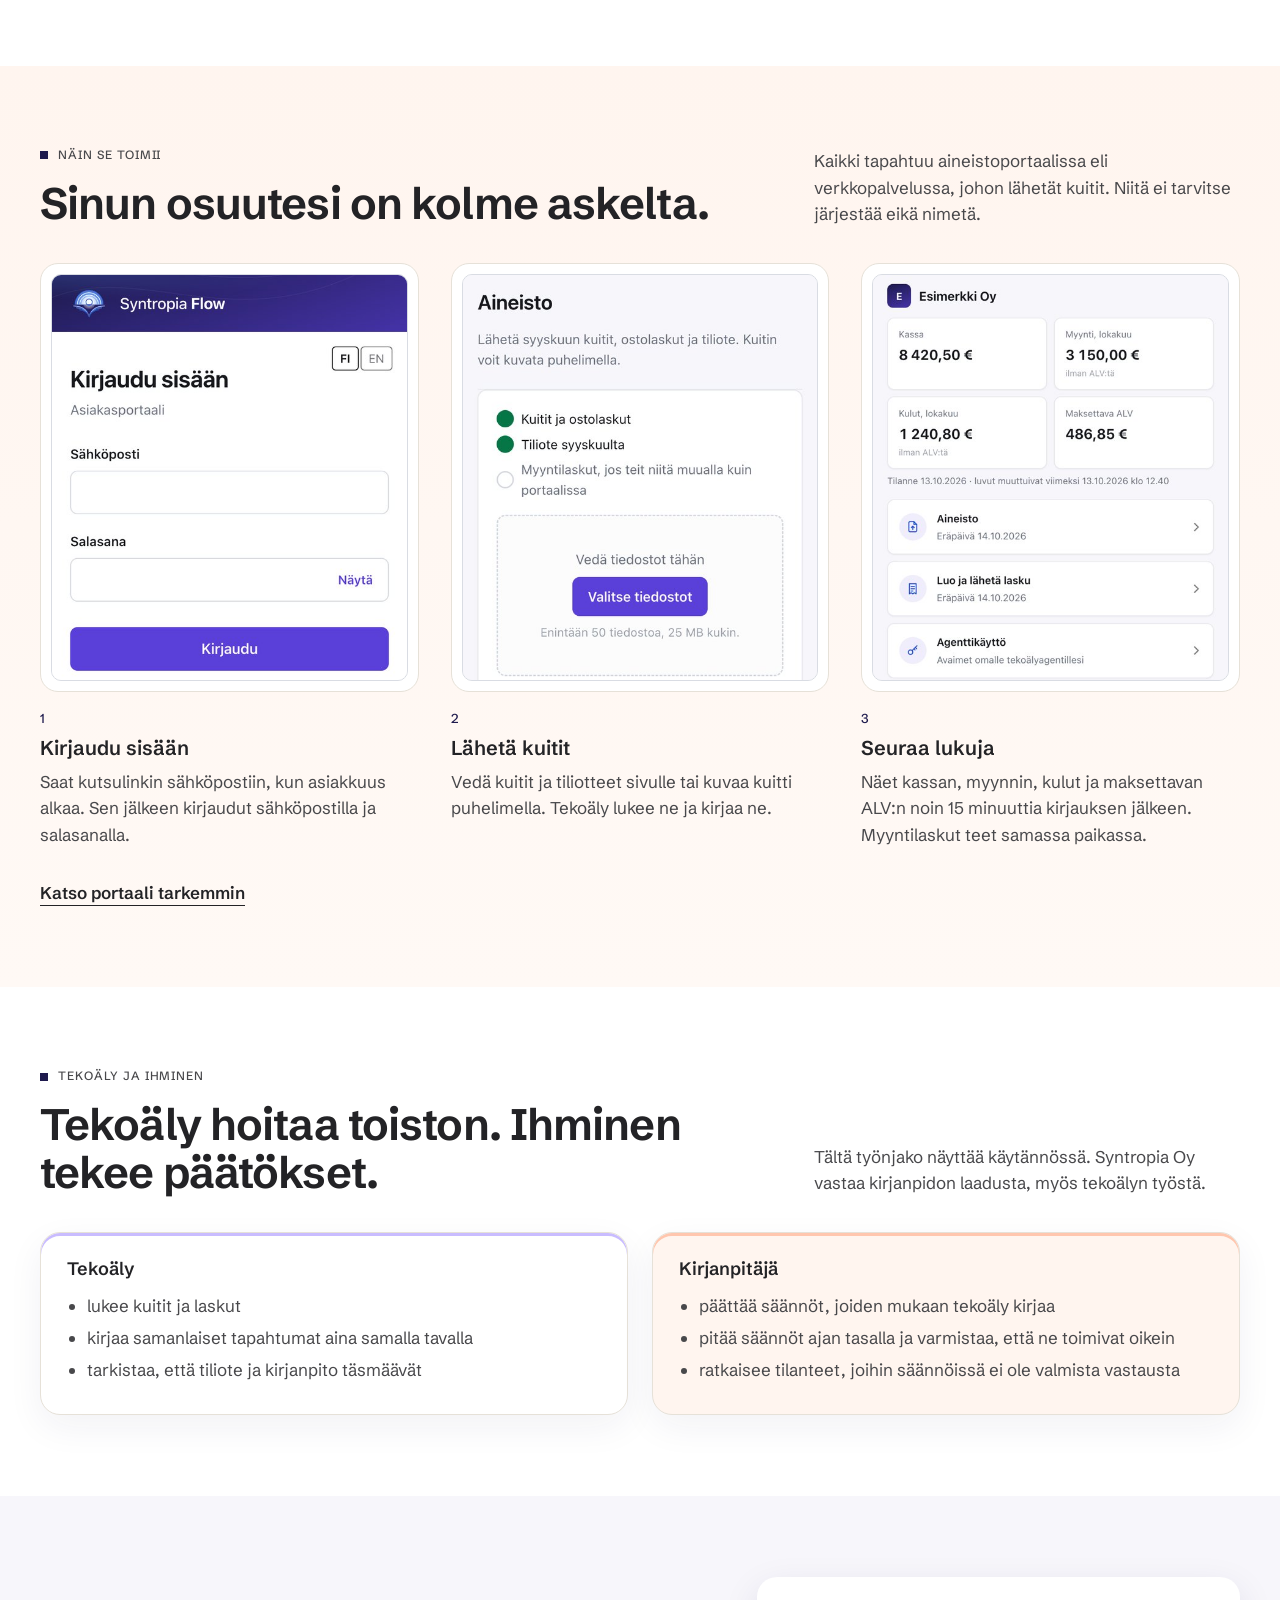
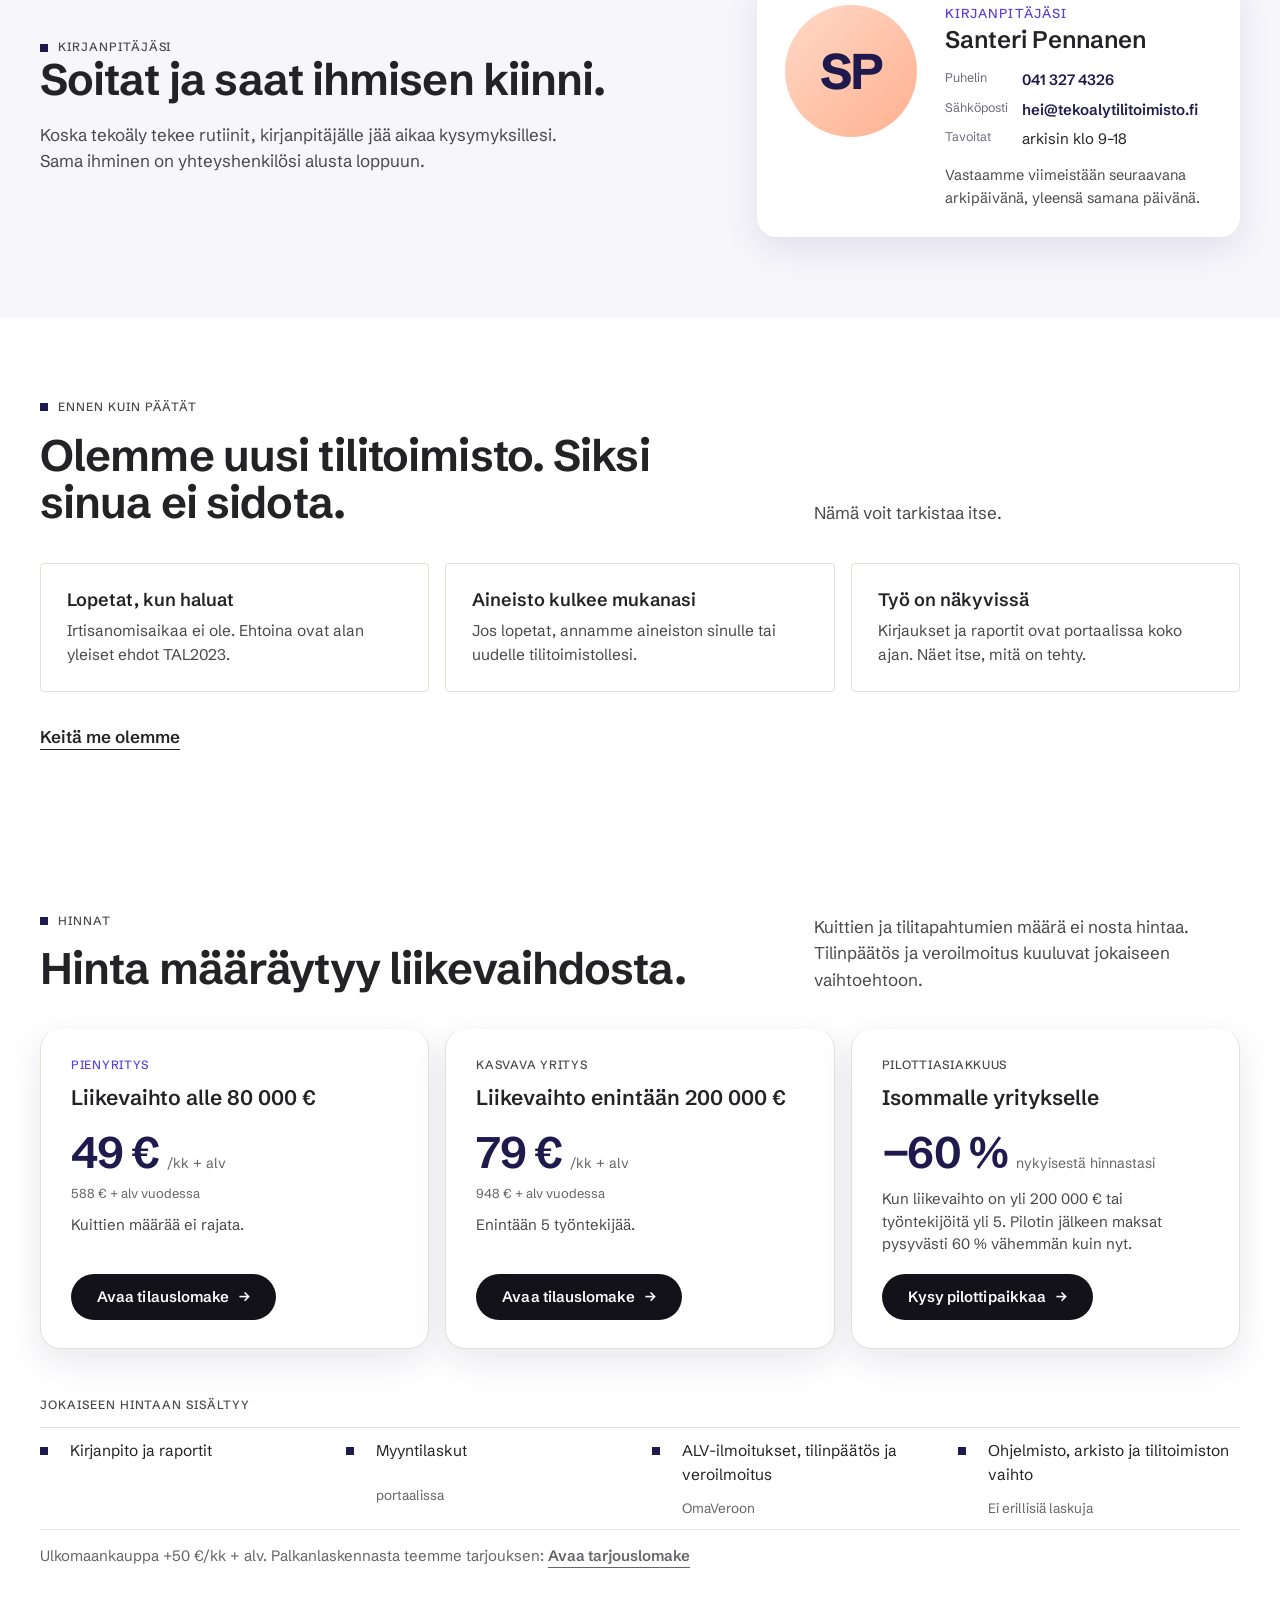
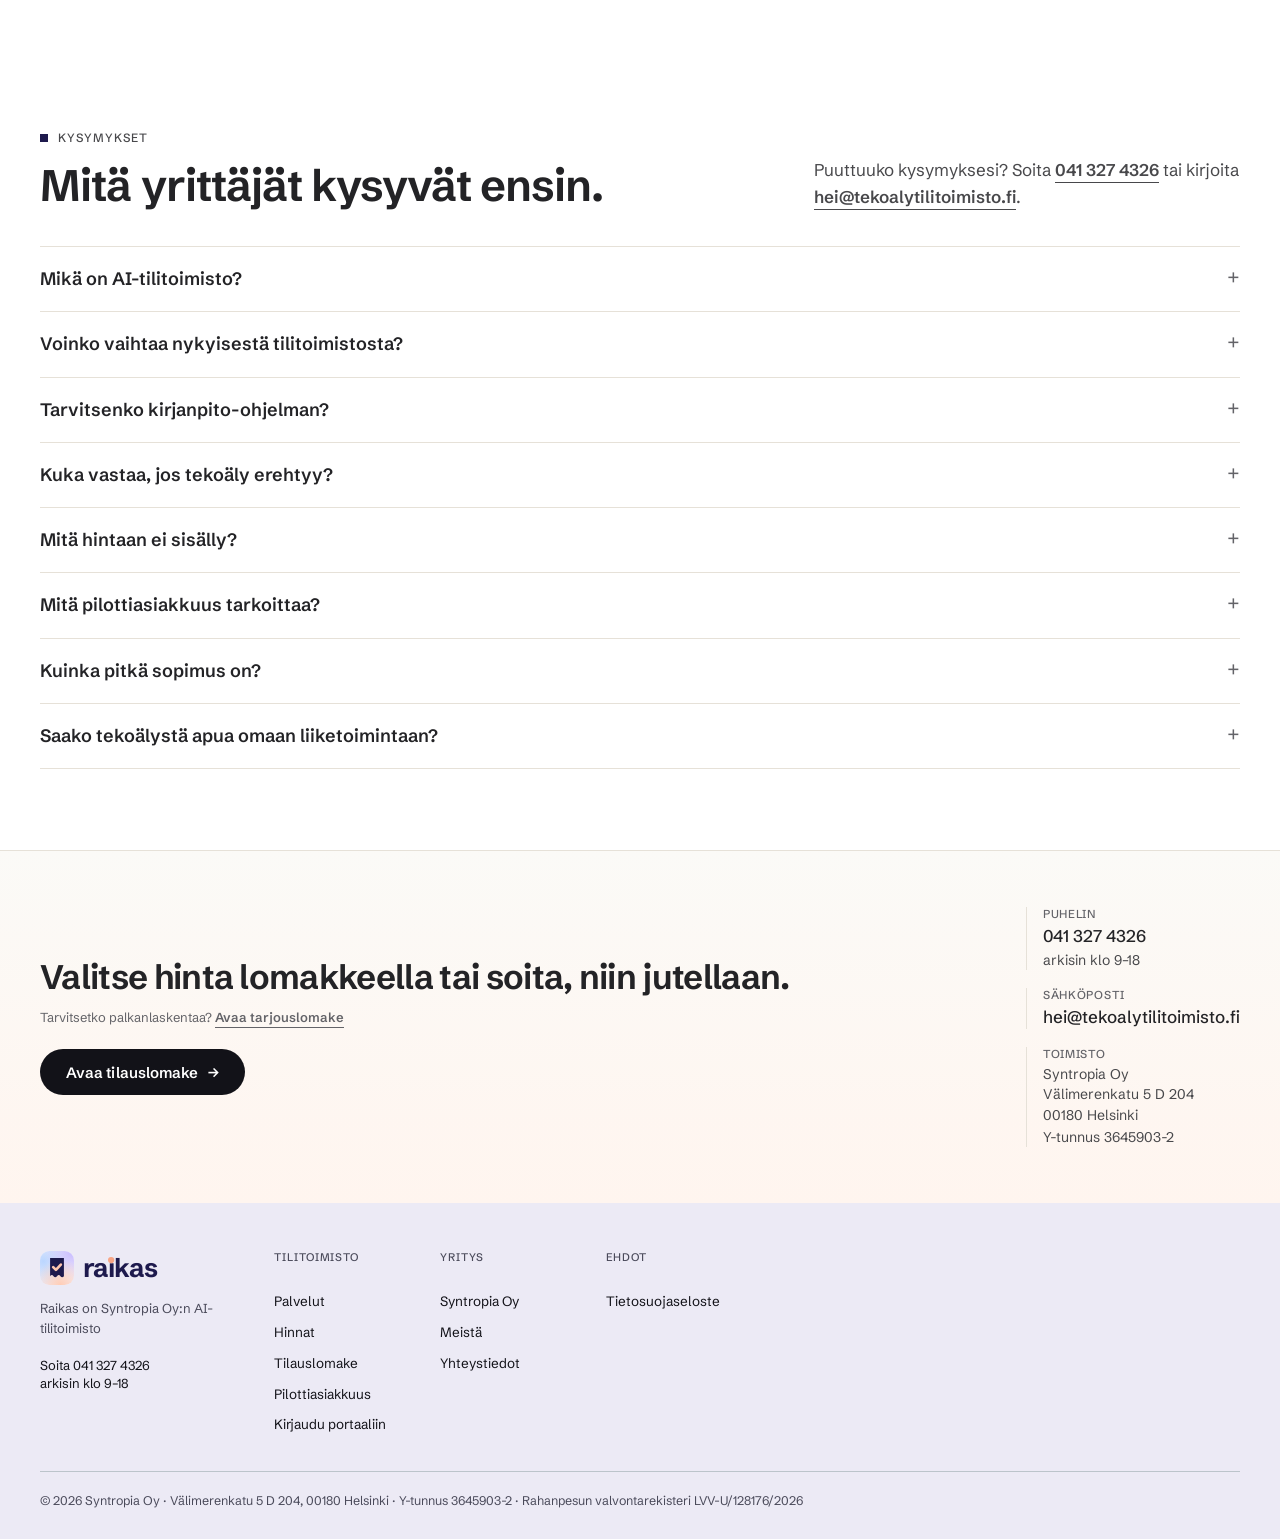
==== commit 4da49c2e: "tekoalytilitoimisto.fi: Raikas's own email address hei@tekoalytilitoimisto.fi; shorter eligibility s" ====
--- a/index.html
+++ b/index.html
@@ -207,7 +207,7 @@
 @media (max-width:900px){.paketit.kolme{grid-template-columns:minmax(0,1fr)}}
 @media (max-width:900px){.vaiheet{grid-template-columns:1fr;gap:44px}.vk{aspect-ratio:auto;max-width:440px}}
 </style>
-<script type="application/ld+json">{"@context": "https://schema.org", "@type": "AccountingService", "@id": "https://tekoalytilitoimisto.fi/#palvelu", "name": "Raikas", "url": "https://tekoalytilitoimisto.fi/", "description": "AI-tilitoimisto Raikas: AI-agentit kirjaavat, ja kirjanpitäjä vastaa, kun soitat. Kirjanpito, ilmoitukset ja tilinpäätös alkaen 49 €/kk + alv.", "telephone": "+358413274326", "email": "flow@syntropia.fi", "areaServed": {"@type": "Country", "name": "Suomi"}, "address": {"@type": "PostalAddress", "streetAddress": "Välimerenkatu 5 D 204", "postalCode": "00180", "addressLocality": "Helsinki", "addressCountry": "FI"}, "parentOrganization": {"@type": "Organization", "name": "Syntropia Oy", "url": "https://syntropia.fi/", "vatID": "FI36459032", "taxID": "3645903-2"}, "priceRange": "49–79 €/kk + alv"}</script>
+<script type="application/ld+json">{"@context": "https://schema.org", "@type": "AccountingService", "@id": "https://tekoalytilitoimisto.fi/#palvelu", "name": "Raikas", "url": "https://tekoalytilitoimisto.fi/", "description": "AI-tilitoimisto Raikas: AI-agentit kirjaavat, ja kirjanpitäjä vastaa, kun soitat. Kirjanpito, ilmoitukset ja tilinpäätös alkaen 49 €/kk + alv.", "telephone": "+358413274326", "email": "hei@tekoalytilitoimisto.fi", "areaServed": {"@type": "Country", "name": "Suomi"}, "address": {"@type": "PostalAddress", "streetAddress": "Välimerenkatu 5 D 204", "postalCode": "00180", "addressLocality": "Helsinki", "addressCountry": "FI"}, "parentOrganization": {"@type": "Organization", "name": "Syntropia Oy", "url": "https://syntropia.fi/", "vatID": "FI36459032", "taxID": "3645903-2"}, "priceRange": "49–79 €/kk + alv"}</script>
 <style>
 /* Flow-hero B (15.10.2026): tummansininen hero ja LinkedIn-kansikuvan kuvitus. Rajattu .fh-tumma-heroon. */
 .page-hero.fh-tumma{background:#1E1A4D;color:#fff}
@@ -607,7 +607,7 @@
         <div class="nimi">Santeri Pennanen</div>
 <dl>
           <dt>Puhelin</dt><dd><a href="tel:+358413274326">041 327 4326</a></dd>
-          <dt>Sähköposti</dt><dd><a href="mailto:flow@syntropia.fi">flow@syntropia.fi</a></dd>
+          <dt>Sähköposti</dt><dd><a href="mailto:hei@tekoalytilitoimisto.fi">hei@tekoalytilitoimisto.fi</a></dd>
           <dt>Tavoitat</dt><dd>arkisin klo 9–18</dd>
         </dl>
         <p class="lupaus">Vastaamme viimeistään seuraavana arkipäivänä, yleensä samana päivänä.</p>
@@ -679,7 +679,7 @@
   <div class="wrap">
     <div class="osio-head">
       <div><div class="eyebrow blue">Kysymykset</div><h2 class="h2">Mitä yrittäjät kysyvät ensin.</h2></div>
-      <p>Puuttuuko kysymyksesi? Soita <a class="textlink" href="tel:+358413274326">041 327 4326</a> tai kirjoita <a class="textlink" href="mailto:flow@syntropia.fi">flow@syntropia.fi</a>.</p>
+      <p>Puuttuuko kysymyksesi? Soita <a class="textlink" href="tel:+358413274326">041 327 4326</a> tai kirjoita <a class="textlink" href="mailto:hei@tekoalytilitoimisto.fi">hei@tekoalytilitoimisto.fi</a>.</p>
     </div>
     <div class="faq">
       <details><summary>Mikä on AI-tilitoimisto?</summary><p>Tilitoimisto, jossa tekoäly tekee toistuvan työn: lukee kuitit ja laskut, kirjaa ne ja vertaa tiliotetta kirjanpitoon. Kirjanpitäjä päättää säännöt, joiden mukaan tekoäly työskentelee, ja pitää ne ajan tasalla. Koska rutiinit hoituvat, hänelle jää aikaa kysymyksillesi.</p></details>
@@ -703,7 +703,7 @@
     </div>
     <div class="yhteyskanavat">
       <div><span class="kanava">Puhelin</span><a href="tel:+358413274326">041 327 4326</a><span>arkisin klo 9–18</span></div>
-      <div><span class="kanava">Sähköposti</span><a href="mailto:flow@syntropia.fi">flow@syntropia.fi</a></div>
+      <div><span class="kanava">Sähköposti</span><a href="mailto:hei@tekoalytilitoimisto.fi">hei@tekoalytilitoimisto.fi</a></div>
       <div><span class="kanava">Toimisto</span><address class="osoite">Syntropia Oy<br>Välimerenkatu 5 D 204<br>00180 Helsinki</address><span>Y-tunnus 3645903-2</span></div>
     </div>
   </div>
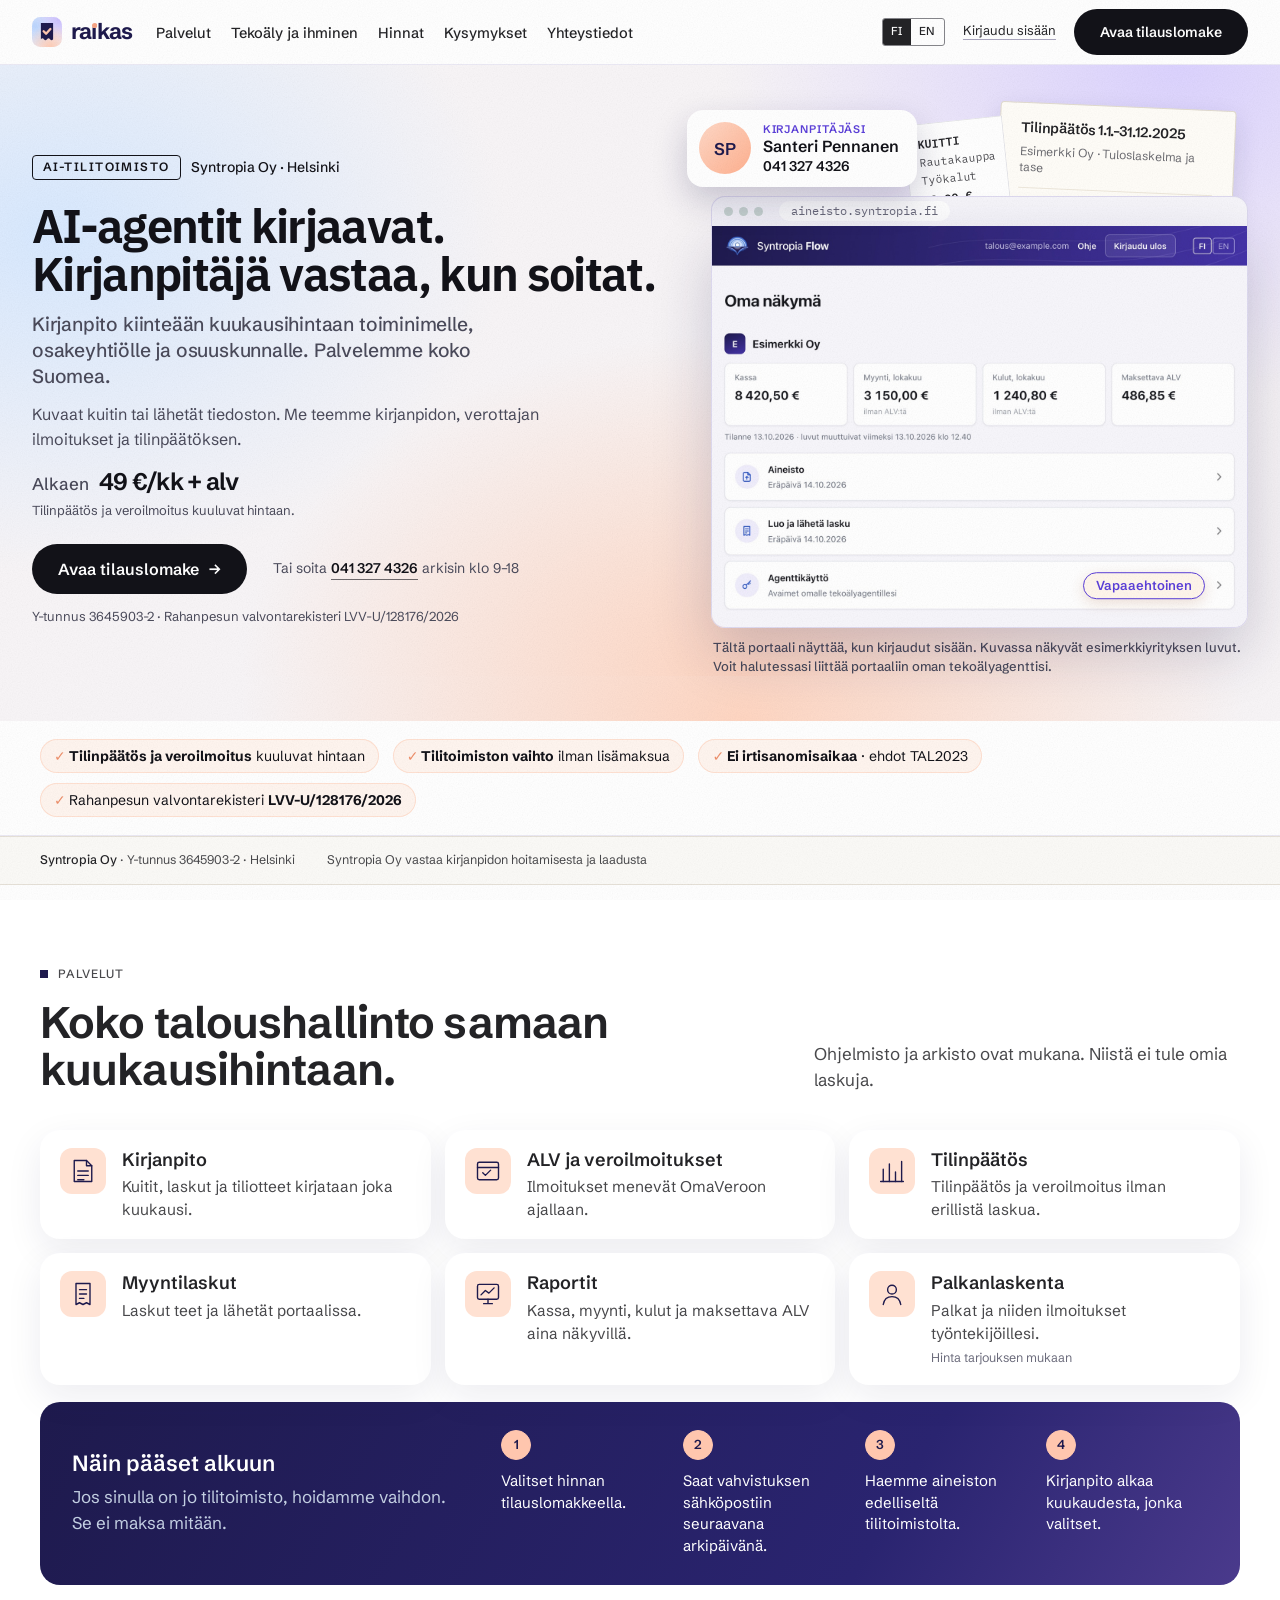
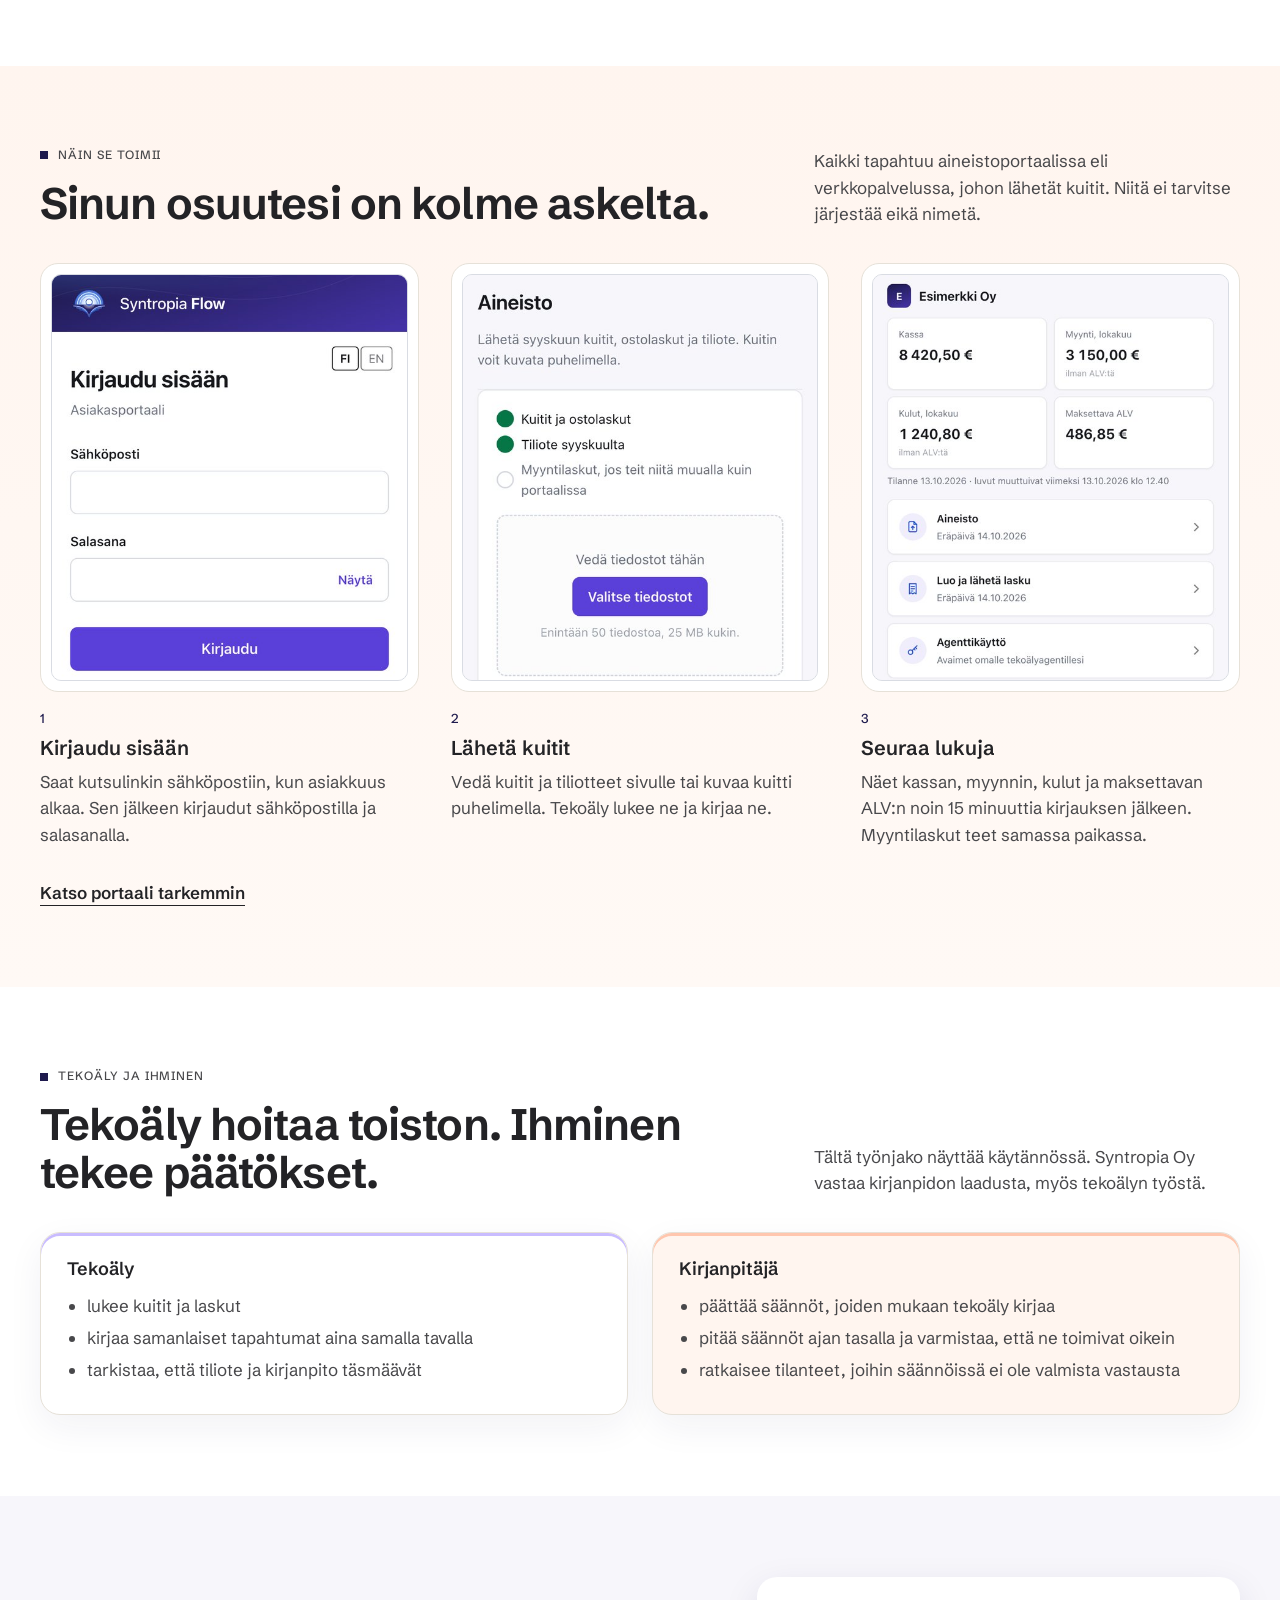
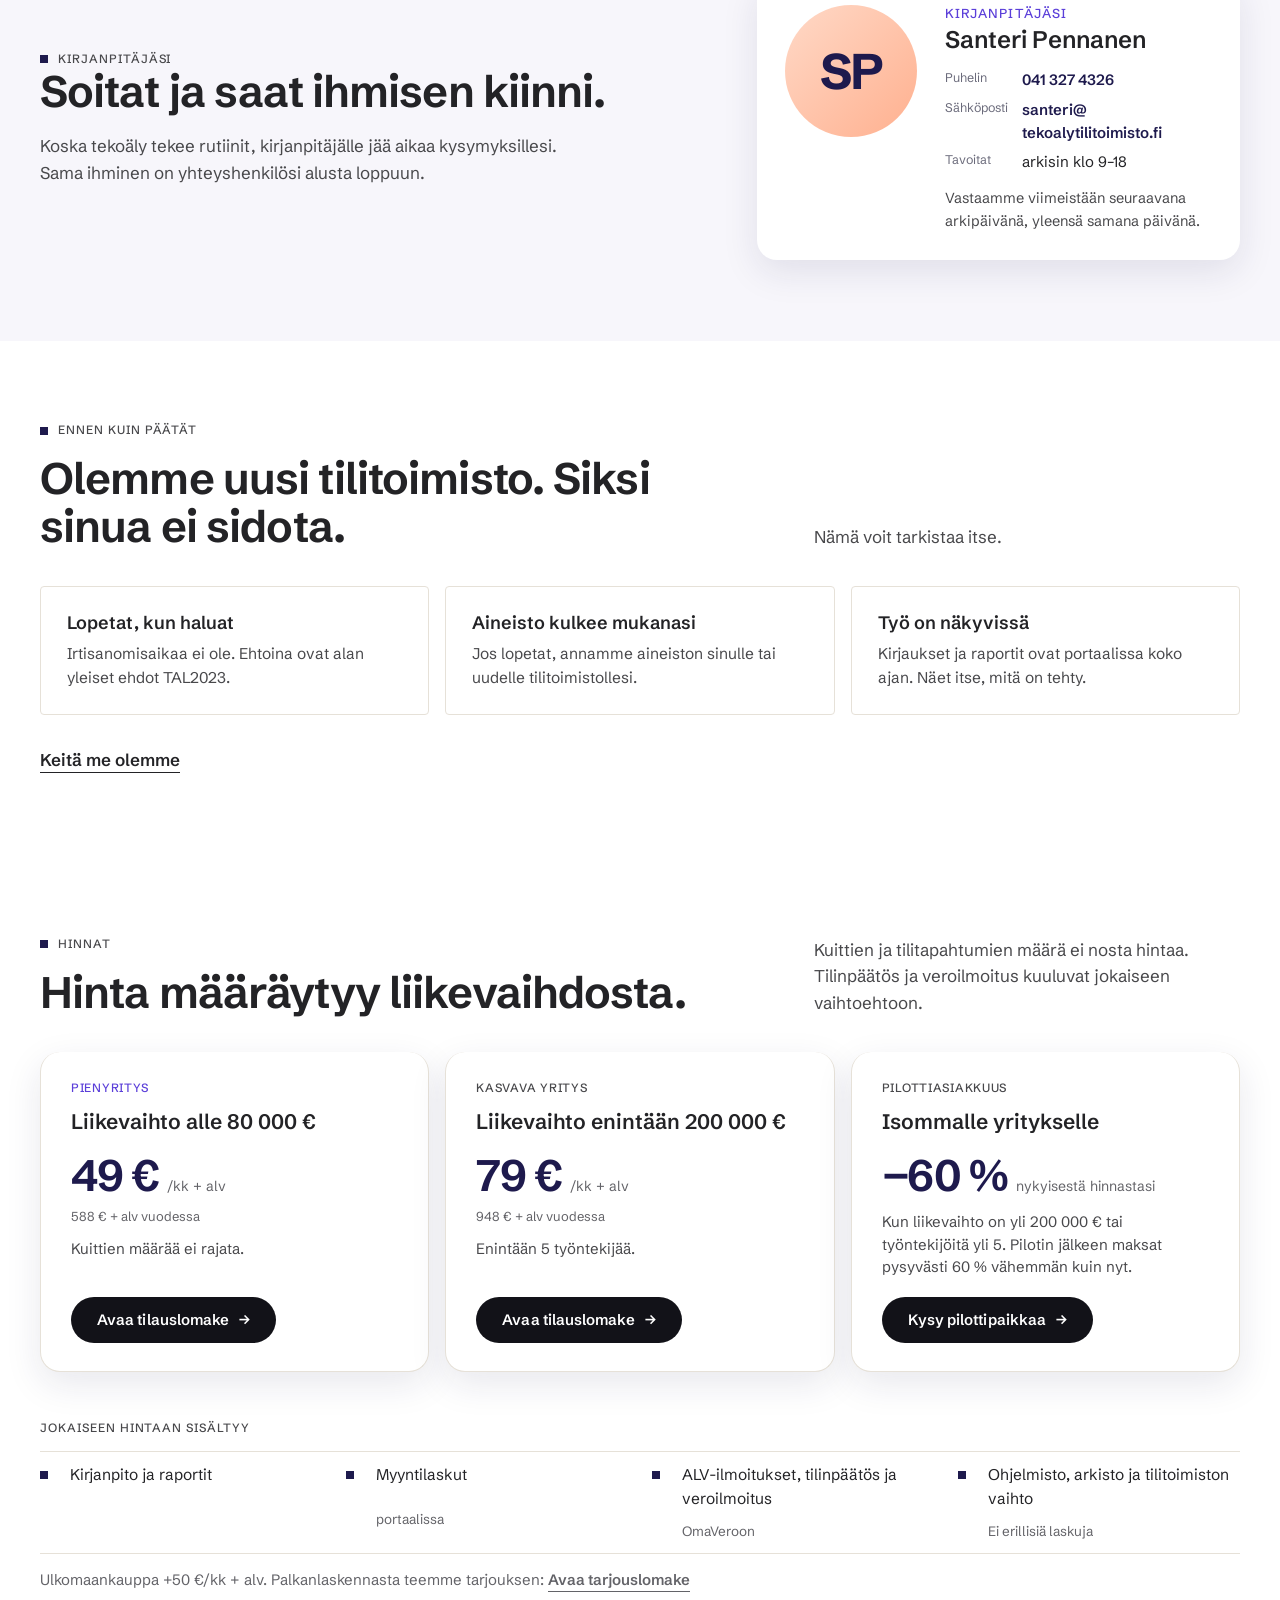
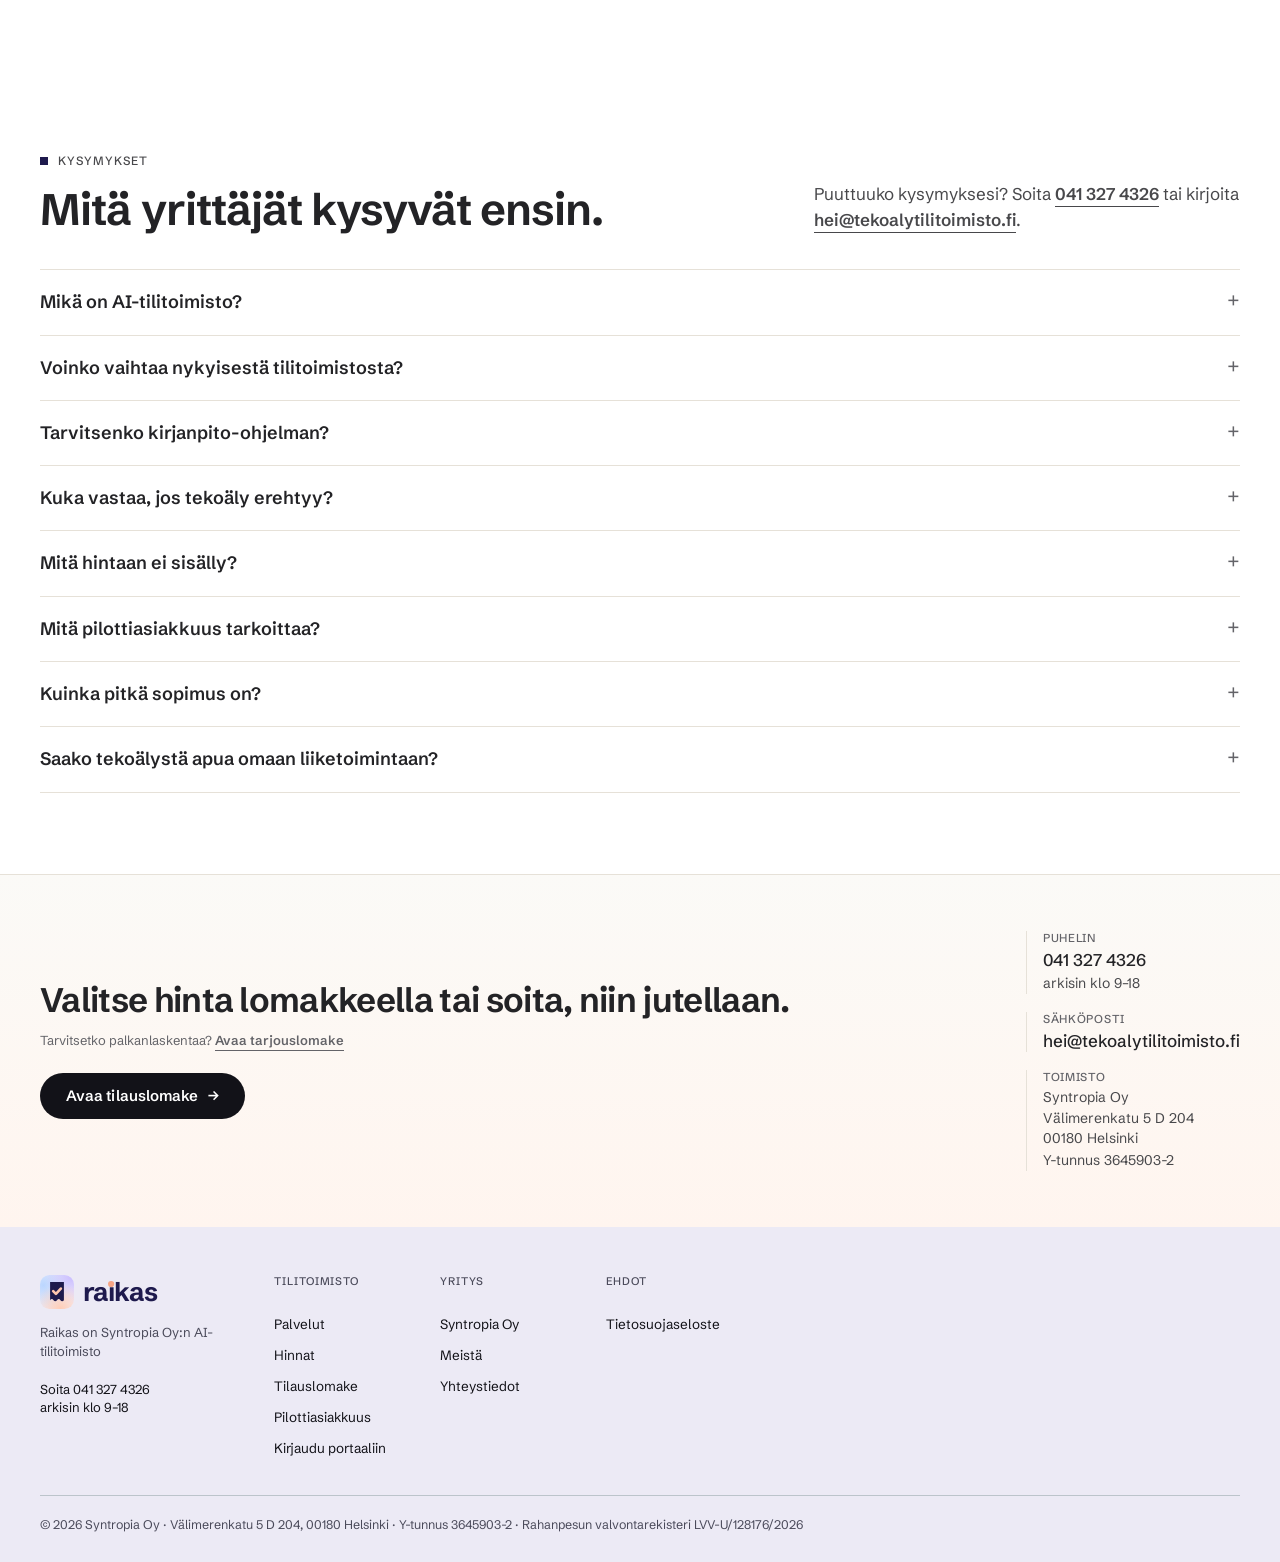
==== commit 8a0d6eca: "tekoalytilitoimisto.fi: accountant card email santeri@tekoalytilitoimisto.fi The "Kirjanpitäjäsi" / " ====
--- a/index.html
+++ b/index.html
@@ -607,7 +607,7 @@
         <div class="nimi">Santeri Pennanen</div>
 <dl>
           <dt>Puhelin</dt><dd><a href="tel:+358413274326">041 327 4326</a></dd>
-          <dt>Sähköposti</dt><dd><a href="mailto:hei@tekoalytilitoimisto.fi">hei@tekoalytilitoimisto.fi</a></dd>
+          <dt>Sähköposti</dt><dd><a href="mailto:santeri@tekoalytilitoimisto.fi">santeri@<wbr>tekoalytilitoimisto.fi</a></dd>
           <dt>Tavoitat</dt><dd>arkisin klo 9–18</dd>
         </dl>
         <p class="lupaus">Vastaamme viimeistään seuraavana arkipäivänä, yleensä samana päivänä.</p>
